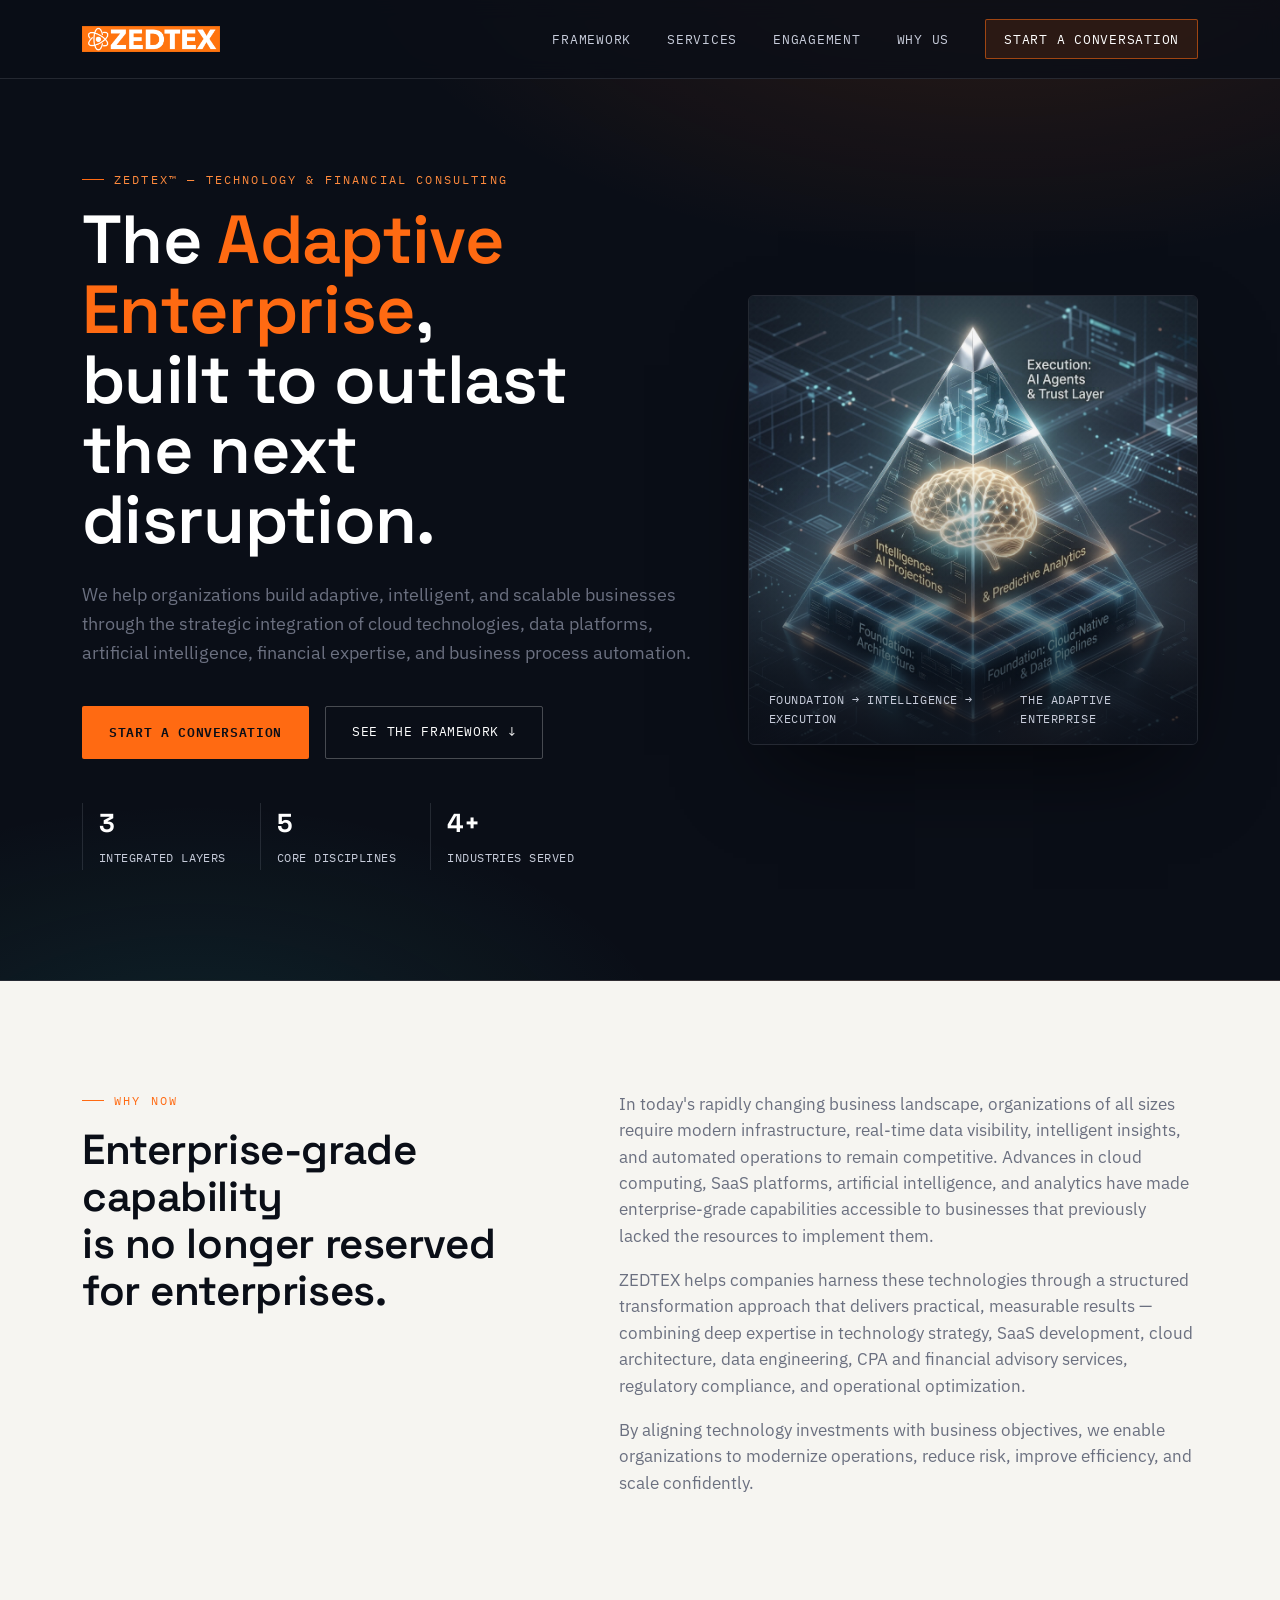
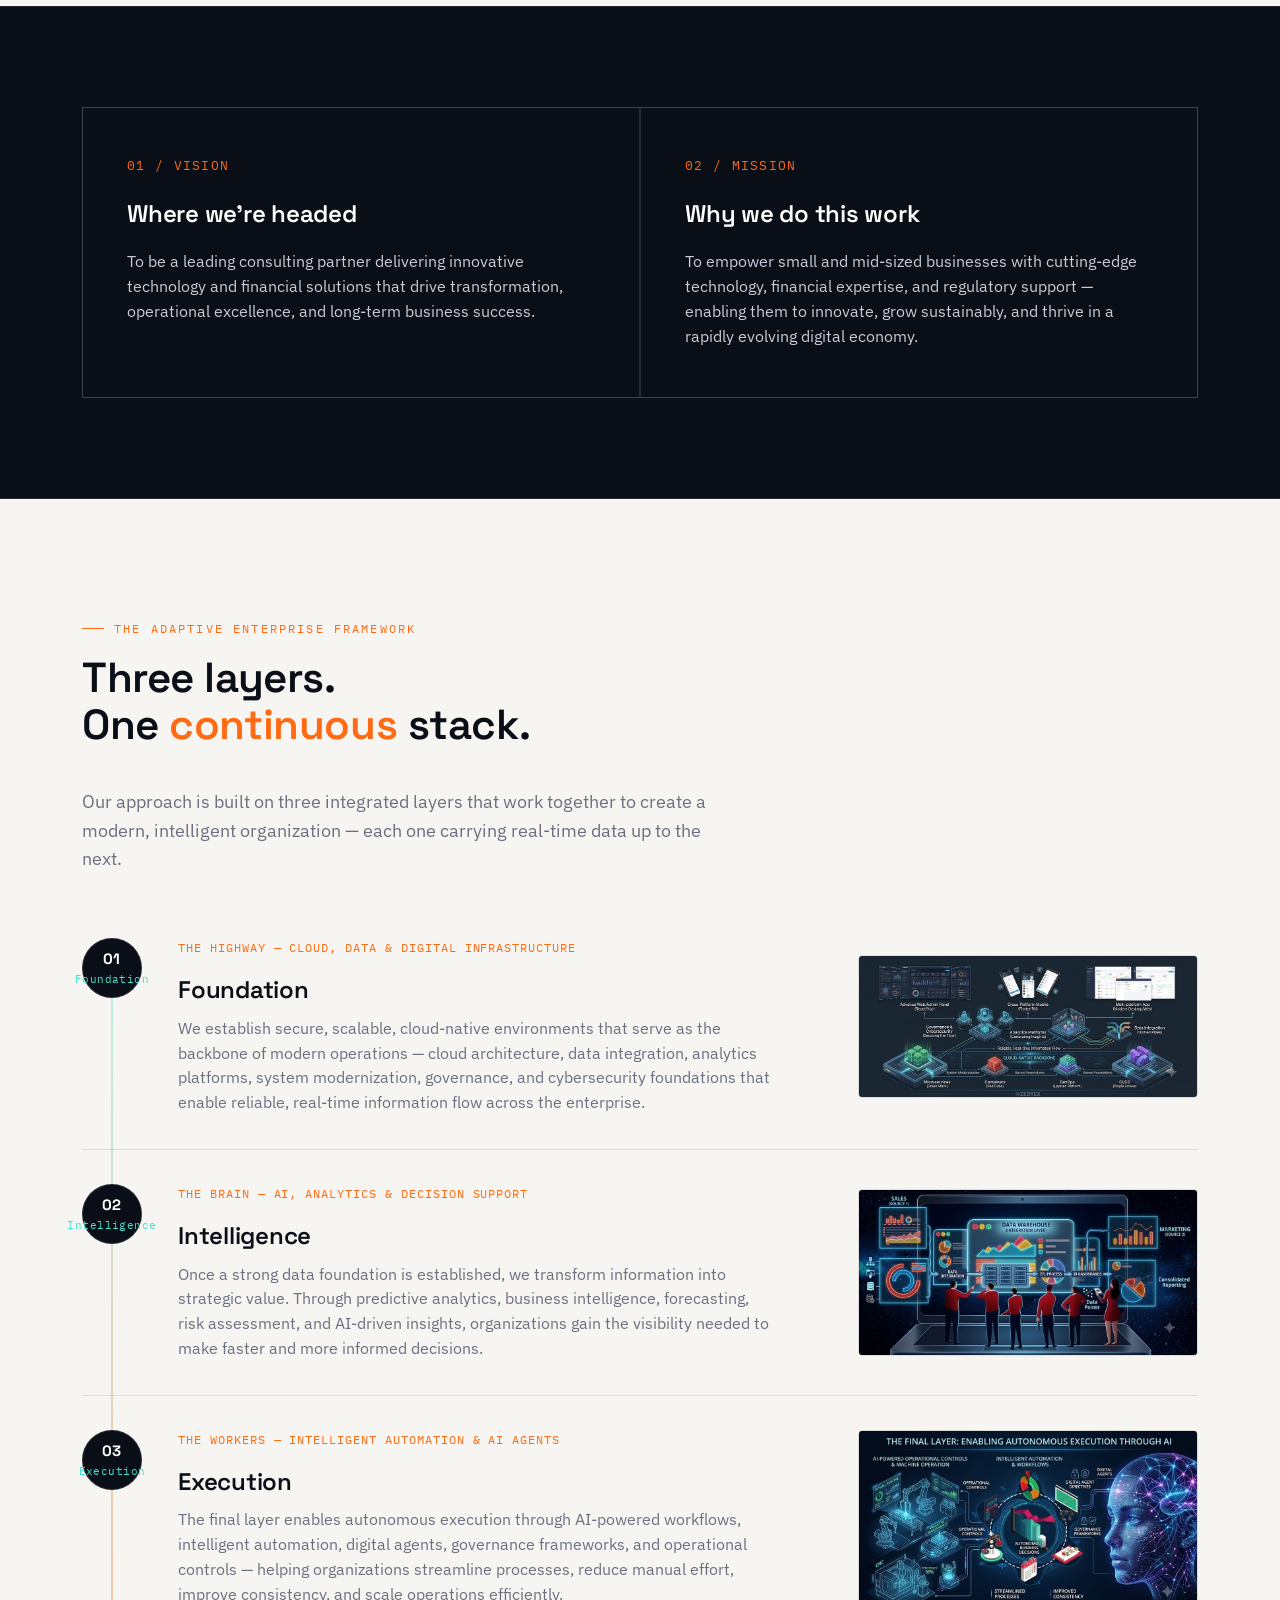
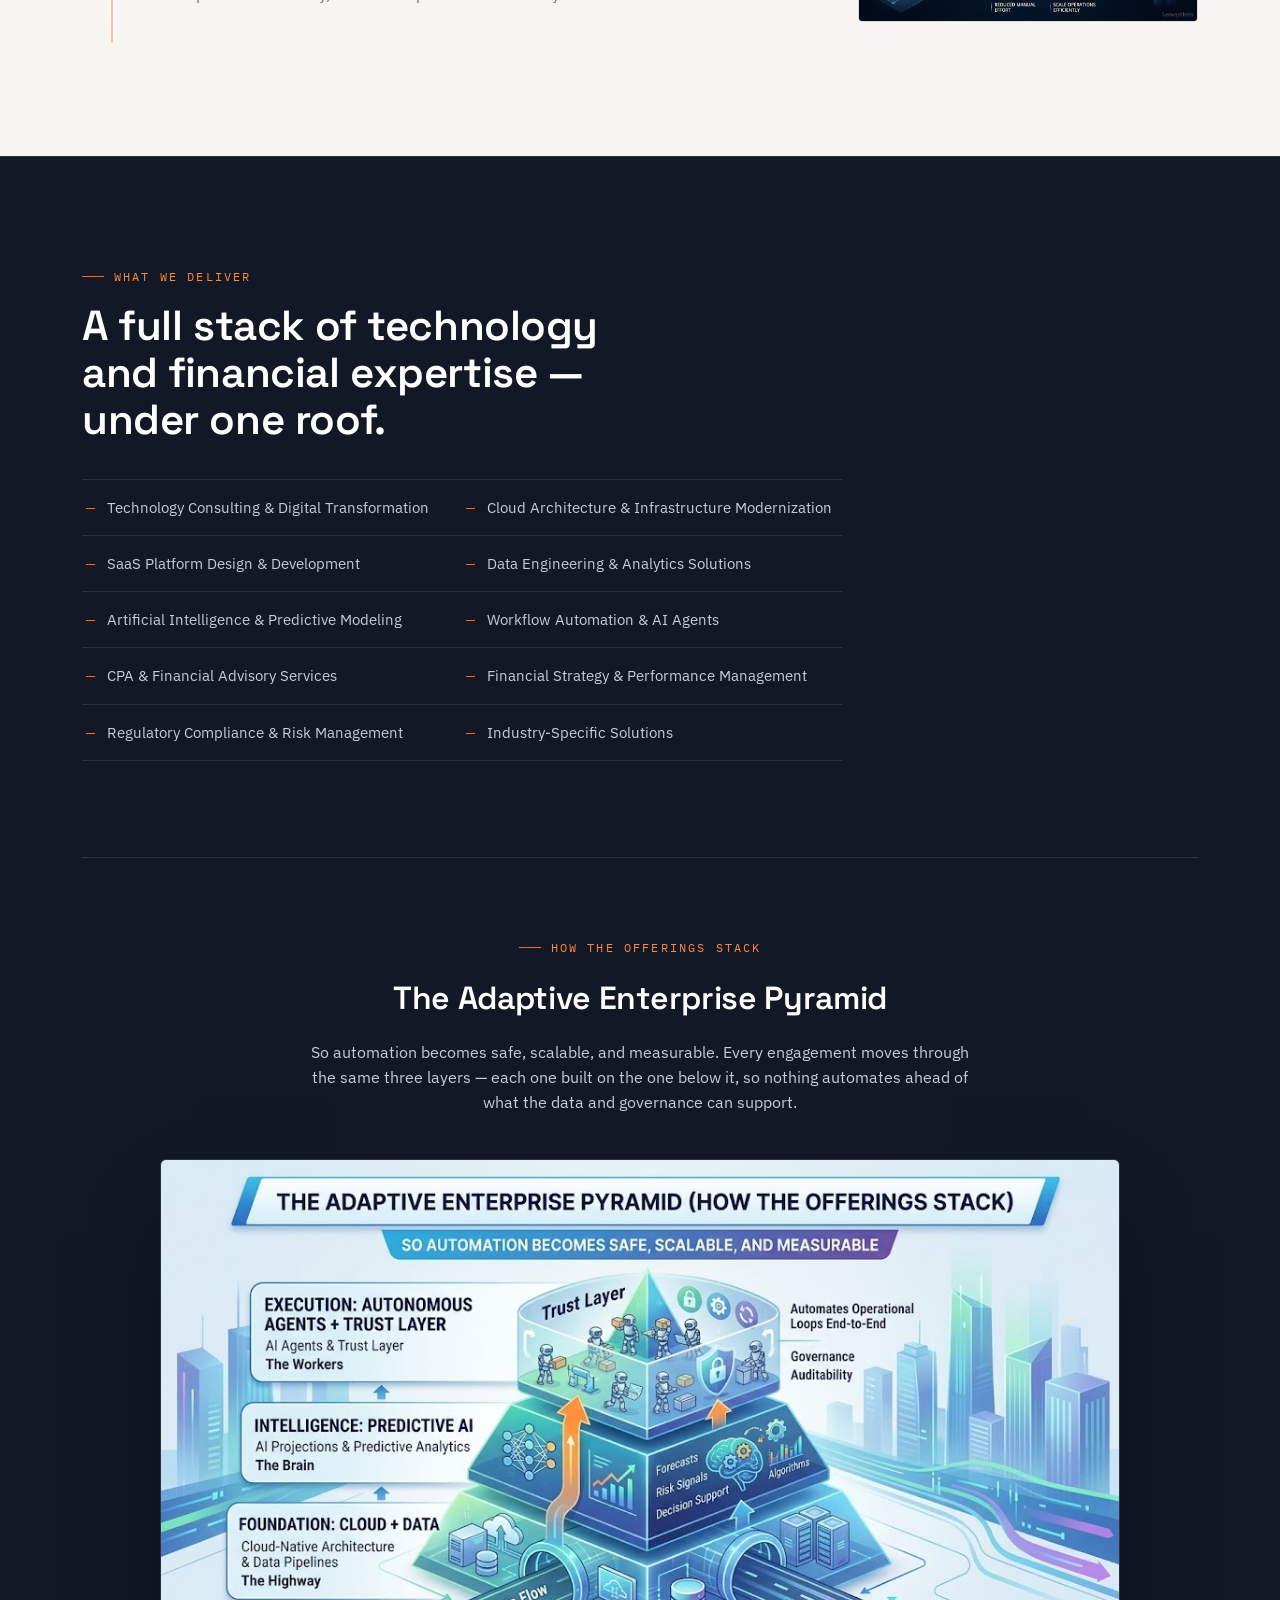
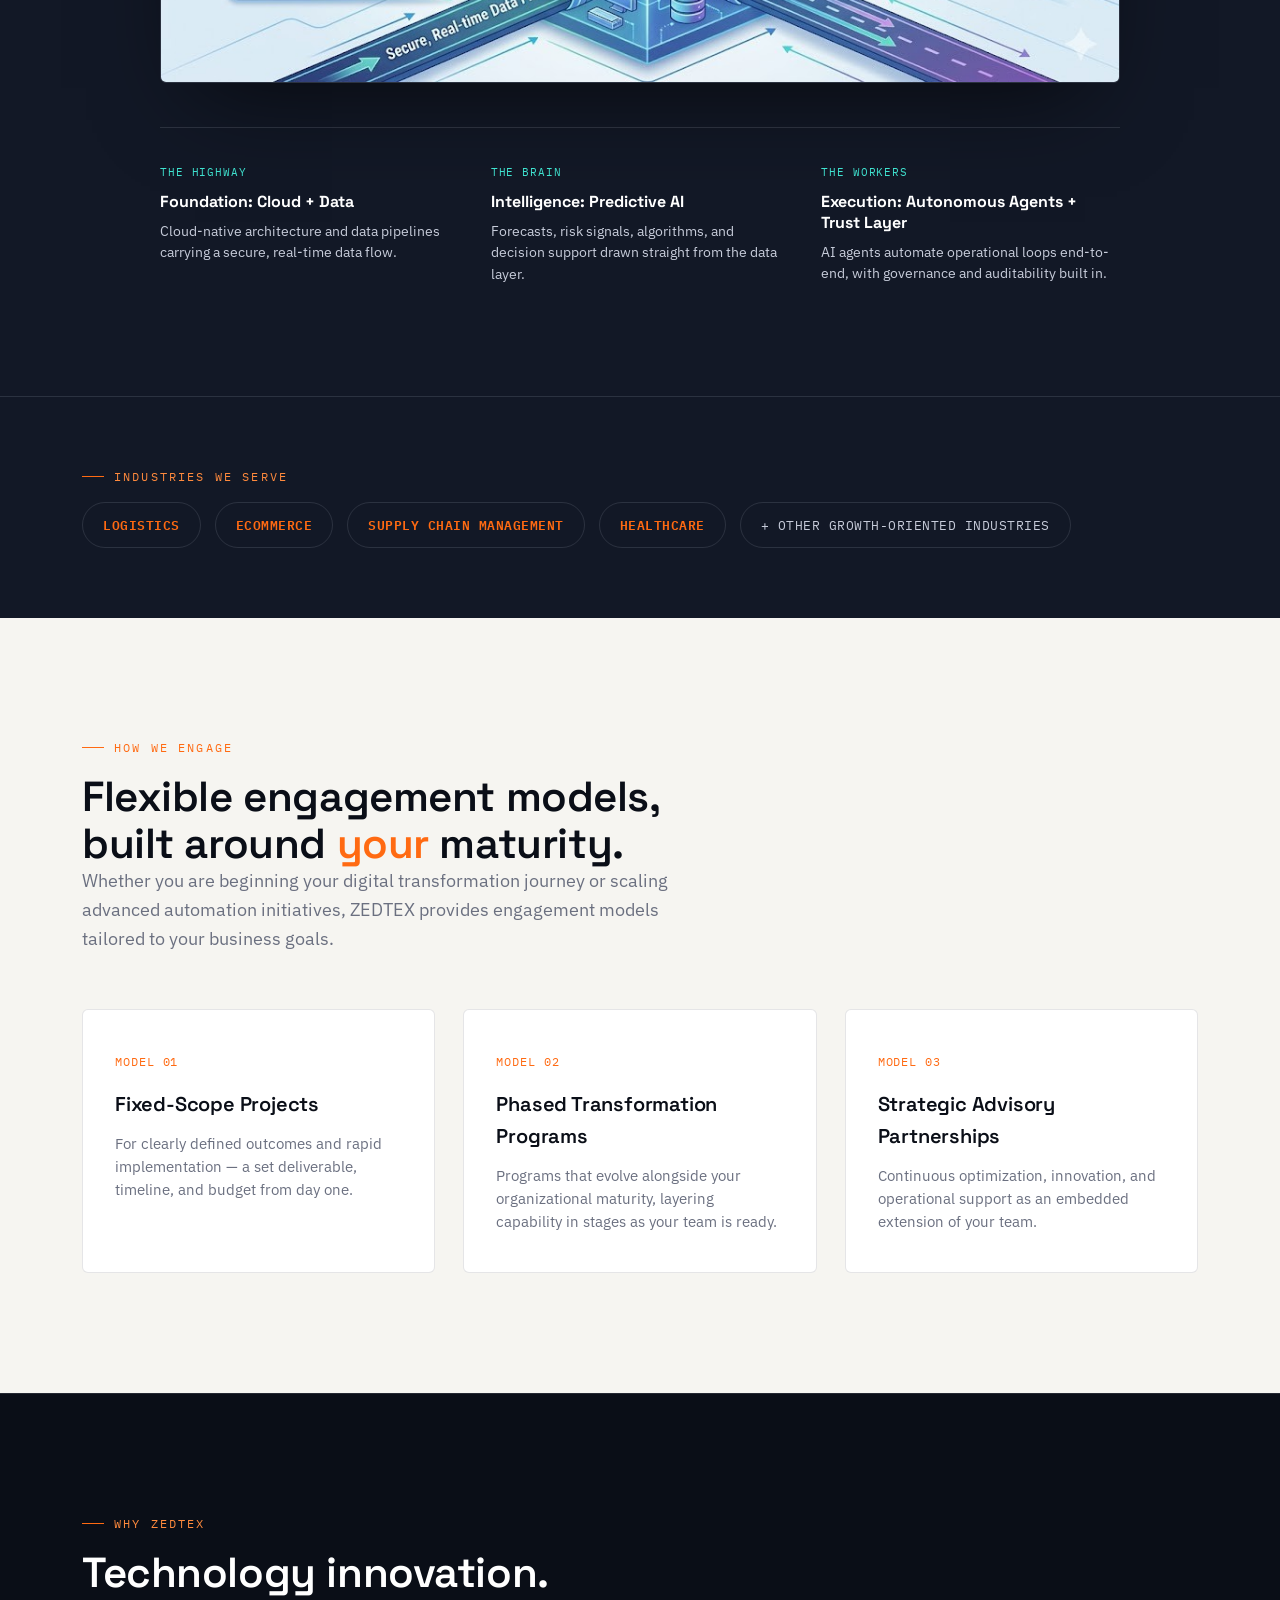
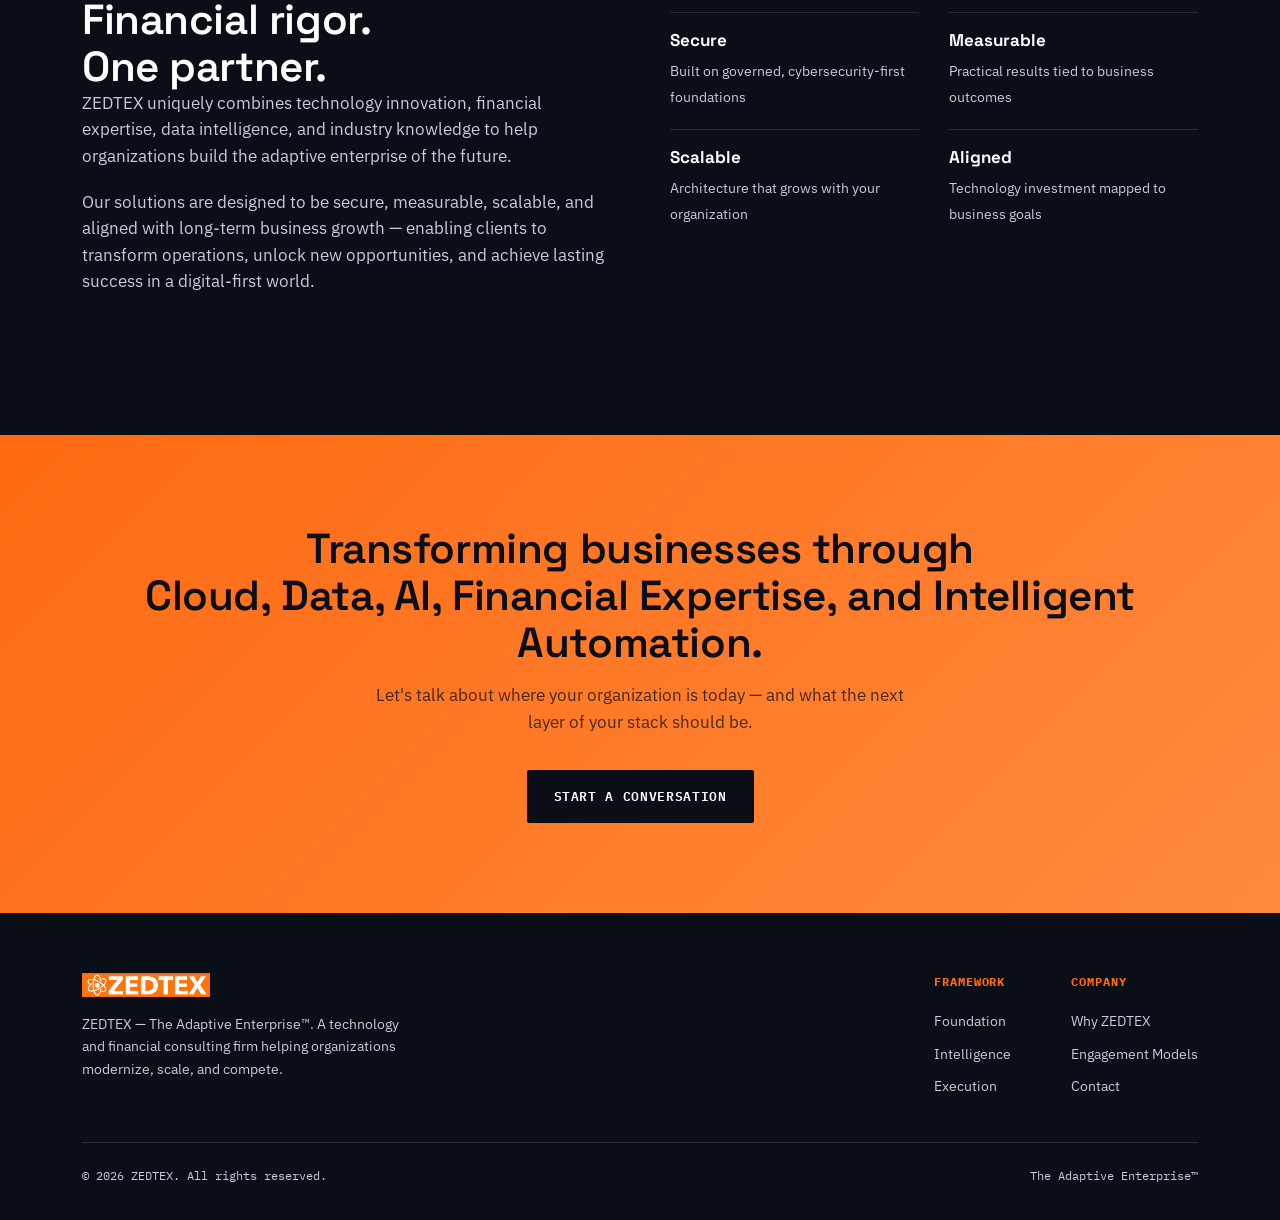
==== index.html @ c1b7d835 "Initial Baseline" ====
<!DOCTYPE html>
<html lang="en">
<head>
<meta charset="UTF-8">
<meta name="viewport" content="width=device-width, initial-scale=1.0">
<title>ZEDTEX — The Adaptive Enterprise</title>
<meta name="description" content="ZEDTEX helps organizations build adaptive, intelligent, scalable businesses through cloud, data, AI, financial expertise, and intelligent automation.">
<link rel="preconnect" href="https://fonts.googleapis.com">
<link rel="preconnect" href="https://fonts.gstatic.com" crossorigin>
<link href="https://fonts.googleapis.com/css2?family=Space+Grotesk:wght@500;600;700&family=IBM+Plex+Sans:wght@400;500;600&family=IBM+Plex+Mono:wght@400;500&display=swap" rel="stylesheet">
<link rel="stylesheet" href="assets/style.css">
</head>
<body>

<!-- ============ NAV ============ -->
<nav class="nav">
  <div class="wrap">
    <a href="#top" class="nav-logo"><img src="assets/logo.png" alt="ZEDTEX"></a>
    <button class="nav-toggle" id="navToggle" aria-label="Toggle menu"><span></span><span></span><span></span></button>
    <div class="nav-links" id="navLinks">
      <a href="#framework">Framework</a>
      <a href="#deliver">Services</a>
      <a href="#engage">Engagement</a>
      <a href="#why">Why Us</a>
      <a href="#contact" class="nav-cta">Start a Conversation</a>
    </div>
  </div>
</nav>

<!-- ============ HERO ============ -->
<header class="hero" id="top">
  <div class="wrap">
    <div class="hero-copy">
      <div class="eyebrow on-dark">ZEDTEX™ — Technology &amp; Financial Consulting</div>
      <h1>The <span>Adaptive Enterprise</span>,<br>built to outlast the next disruption.</h1>
      <p class="lede">We help organizations build adaptive, intelligent, and scalable businesses through the strategic integration of cloud technologies, data platforms, artificial intelligence, financial expertise, and business process automation.</p>
      <div class="hero-ctas">
        <a href="#contact" class="btn btn-primary">Start a Conversation</a>
        <a href="#framework" class="btn btn-ghost">See the Framework ↓</a>
      </div>
      <div class="hero-stats">
        <div><b>3</b><span>Integrated Layers</span></div>
        <div><b>5</b><span>Core Disciplines</span></div>
        <div><b>4+</b><span>Industries Served</span></div>
      </div>
    </div>
    <div class="hero-visual">
      <div class="frame">
        <img src="assets/pyramid-glass.jpg" alt="The Adaptive Enterprise pyramid — Foundation, Intelligence, and Execution layers">
        <div class="hero-visual-cap"><span>Foundation → Intelligence → Execution</span><span>The Adaptive Enterprise</span></div>
      </div>
    </div>
  </div>
</header>

<!-- ============ INTRO ============ -->
<section class="intro">
  <div class="wrap intro-grid">
    <div class="reveal">
      <div class="eyebrow">Why Now</div>
      <h2>Enterprise-grade capability<br>is no longer reserved<br>for enterprises.</h2>
    </div>
    <div class="intro-body reveal">
      <p>In today's rapidly changing business landscape, organizations of all sizes require modern infrastructure, real-time data visibility, intelligent insights, and automated operations to remain competitive. Advances in cloud computing, SaaS platforms, artificial intelligence, and analytics have made enterprise-grade capabilities accessible to businesses that previously lacked the resources to implement them.</p>
      <p>ZEDTEX helps companies harness these technologies through a structured transformation approach that delivers practical, measurable results — combining deep expertise in technology strategy, SaaS development, cloud architecture, data engineering, CPA and financial advisory services, regulatory compliance, and operational optimization.</p>
      <p>By aligning technology investments with business objectives, we enable organizations to modernize operations, reduce risk, improve efficiency, and scale confidently.</p>
    </div>
  </div>
</section>

<!-- ============ VISION / MISSION ============ -->
<section class="vm">
  <div class="wrap">
    <div class="vm-grid reveal">
      <div class="vm-card">
        <span class="num">01 / VISION</span>
        <h3>Where we're headed</h3>
        <p>To be a leading consulting partner delivering innovative technology and financial solutions that drive transformation, operational excellence, and long-term business success.</p>
      </div>
      <div class="vm-card">
        <span class="num">02 / MISSION</span>
        <h3>Why we do this work</h3>
        <p>To empower small and mid-sized businesses with cutting-edge technology, financial expertise, and regulatory support — enabling them to innovate, grow sustainably, and thrive in a rapidly evolving digital economy.</p>
      </div>
    </div>
  </div>
</section>

<!-- ============ FRAMEWORK ============ -->
<section class="framework" id="framework">
  <div class="wrap">
    <div class="framework-head reveal">
      <div>
        <div class="eyebrow">The Adaptive Enterprise Framework</div>
        <h2>Three layers.<br>One <span class="accent">continuous</span> stack.</h2>
      </div>
      <p class="lede">Our approach is built on three integrated layers that work together to create a modern, intelligent organization — each one carrying real-time data up to the next.</p>
    </div>

    <div class="stack reveal">
      <div class="layer">
        <div class="layer-marker"><b>01</b>Foundation</div>
        <div class="layer-body">
          <span class="layer-alias">The Highway — Cloud, Data &amp; Digital Infrastructure</span>
          <h3>Foundation</h3>
          <p>We establish secure, scalable, cloud-native environments that serve as the backbone of modern operations — cloud architecture, data integration, analytics platforms, system modernization, governance, and cybersecurity foundations that enable reliable, real-time information flow across the enterprise.</p>
        </div>
        <div class="layer-figure"><img src="assets/foundationrect.jpg" alt="Foundation layer — cloud-native architecture and data pipelines"></div>
      </div>

      <div class="layer">
        <div class="layer-marker"><b>02</b>Intelligence</div>
        <div class="layer-body">
          <span class="layer-alias">The Brain — AI, Analytics &amp; Decision Support</span>
          <h3>Intelligence</h3>
          <p>Once a strong data foundation is established, we transform information into strategic value. Through predictive analytics, business intelligence, forecasting, risk assessment, and AI-driven insights, organizations gain the visibility needed to make faster and more informed decisions.</p>
        </div>
        <div class="layer-figure"><img src="assets/intelligencedark.jpg" alt="Intelligence layer — predictive AI and decision support"></div>
      </div>

      <div class="layer">
        <div class="layer-marker"><b>03</b>Execution</div>
        <div class="layer-body">
          <span class="layer-alias">The Workers — Intelligent Automation &amp; AI Agents</span>
          <h3>Execution</h3>
          <p>The final layer enables autonomous execution through AI-powered workflows, intelligent automation, digital agents, governance frameworks, and operational controls — helping organizations streamline processes, reduce manual effort, improve consistency, and scale operations efficiently.</p>
        </div>
        <div class="layer-figure"><img src="assets/execution.jpg" alt="Execution layer — autonomous agents and trust layer"></div>
      </div>
    </div>
  </div>
</section>

<!-- ============ DELIVERABLES ============ -->
<section class="deliver" id="deliver">
  <div class="wrap">
    <div class="deliver-grid">
      <div class="reveal">
        <div class="eyebrow on-dark">What We Deliver</div>
        <h2>A full stack of technology<br>and financial expertise —<br>under one roof.</h2>
        <ul class="deliver-list">
          <li>Technology Consulting &amp; Digital Transformation</li>
          <li>Cloud Architecture &amp; Infrastructure Modernization</li>
          <li>SaaS Platform Design &amp; Development</li>
          <li>Data Engineering &amp; Analytics Solutions</li>
          <li>Artificial Intelligence &amp; Predictive Modeling</li>
          <li>Workflow Automation &amp; AI Agents</li>
          <li>CPA &amp; Financial Advisory Services</li>
          <li>Financial Strategy &amp; Performance Management</li>
          <li>Regulatory Compliance &amp; Risk Management</li>
          <li>Industry-Specific Solutions</li>
        </ul>
      </div>
    </div>

    <figure class="figure reveal">
      <figcaption class="figure-caption">
        <span class="eyebrow on-dark">How The Offerings Stack</span>
        <h3>The Adaptive Enterprise Pyramid</h3>
        <p>So automation becomes safe, scalable, and measurable. Every engagement moves through the same three layers — each one built on the one below it, so nothing automates ahead of what the data and governance can support.</p>
      </figcaption>

      <div class="figure-media">
        <img src="assets/pyramid-infographic.jpg" alt="The Adaptive Enterprise Pyramid — Foundation, Intelligence, and Execution layers stacked with a Trust Layer at the top">
      </div>

      <div class="figure-legend">
        <div>
          <span class="tag">The Highway</span>
          <b>Foundation: Cloud + Data</b>
          <p>Cloud-native architecture and data pipelines carrying a secure, real-time data flow.</p>
        </div>
        <div>
          <span class="tag">The Brain</span>
          <b>Intelligence: Predictive AI</b>
          <p>Forecasts, risk signals, algorithms, and decision support drawn straight from the data layer.</p>
        </div>
        <div>
          <span class="tag">The Workers</span>
          <b>Execution: Autonomous Agents + Trust Layer</b>
          <p>AI agents automate operational loops end-to-end, with governance and auditability built in.</p>
        </div>
      </div>
    </figure>
  </div>
</section>

<!-- ============ INDUSTRIES ============ -->
<section class="industries">
  <div class="wrap reveal">
    <div class="eyebrow on-dark">Industries We Serve</div>
    <div class="chip-row">
      <span class="chip"><b>Logistics</b></span>
      <span class="chip"><b>eCommerce</b></span>
      <span class="chip"><b>Supply Chain Management</b></span>
      <span class="chip"><b>Healthcare</b></span>
      <span class="chip">+ other growth-oriented industries</span>
    </div>
  </div>
</section>

<!-- ============ ENGAGEMENT ============ -->
<section class="engage" id="engage">
  <div class="wrap">
    <div class="reveal">
      <div class="eyebrow">How We Engage</div>
      <h2>Flexible engagement models,<br>built around <span class="accent">your</span> maturity.</h2>
      <p class="lede">Whether you are beginning your digital transformation journey or scaling advanced automation initiatives, ZEDTEX provides engagement models tailored to your business goals.</p>
    </div>
    <div class="engage-grid reveal">
      <div class="engage-card">
        <span class="tag">Model 01</span>
        <h3>Fixed-Scope Projects</h3>
        <p>For clearly defined outcomes and rapid implementation — a set deliverable, timeline, and budget from day one.</p>
      </div>
      <div class="engage-card">
        <span class="tag">Model 02</span>
        <h3>Phased Transformation Programs</h3>
        <p>Programs that evolve alongside your organizational maturity, layering capability in stages as your team is ready.</p>
      </div>
      <div class="engage-card">
        <span class="tag">Model 03</span>
        <h3>Strategic Advisory Partnerships</h3>
        <p>Continuous optimization, innovation, and operational support as an embedded extension of your team.</p>
      </div>
    </div>
  </div>
</section>

<!-- ============ WHY ZEDTEX ============ -->
<section class="why" id="why">
  <div class="wrap why-grid">
    <div class="why-copy reveal">
      <div class="eyebrow on-dark">Why ZEDTEX</div>
      <h2>Technology innovation.<br>Financial rigor.<br>One partner.</h2>
      <p>ZEDTEX uniquely combines technology innovation, financial expertise, data intelligence, and industry knowledge to help organizations build the adaptive enterprise of the future.</p>
      <p>Our solutions are designed to be secure, measurable, scalable, and aligned with long-term business growth — enabling clients to transform operations, unlock new opportunities, and achieve lasting success in a digital-first world.</p>
    </div>
    <div class="why-traits reveal">
      <div><b>Secure</b><span>Built on governed, cybersecurity-first foundations</span></div>
      <div><b>Measurable</b><span>Practical results tied to business outcomes</span></div>
      <div><b>Scalable</b><span>Architecture that grows with your organization</span></div>
      <div><b>Aligned</b><span>Technology investment mapped to business goals</span></div>
    </div>
  </div>
</section>

<!-- ============ CTA ============ -->
<section class="cta" id="contact">
  <div class="wrap reveal">
    <h2>Transforming businesses through<br>Cloud, Data, AI, Financial Expertise, and Intelligent Automation.</h2>
    <p>Let's talk about where your organization is today — and what the next layer of your stack should be.</p>
    <a href="mailto:hello@zedtex.com" class="btn btn-primary">Start a Conversation</a>
  </div>
</section>

<!-- ============ FOOTER ============ -->
<footer>
  <div class="wrap">
    <div class="foot-top">
      <div>
        <img src="assets/logo.png" alt="ZEDTEX">
        <p>ZEDTEX — The Adaptive Enterprise™. A technology and financial consulting firm helping organizations modernize, scale, and compete.</p>
      </div>
      <div class="foot-links">
        <div class="foot-col">
          <b>Framework</b>
          <a href="#framework">Foundation</a>
          <a href="#framework">Intelligence</a>
          <a href="#framework">Execution</a>
        </div>
        <div class="foot-col">
          <b>Company</b>
          <a href="#why">Why ZEDTEX</a>
          <a href="#engage">Engagement Models</a>
          <a href="#contact">Contact</a>
        </div>
      </div>
    </div>
    <div class="foot-bottom">
      <span>© 2026 ZEDTEX. All rights reserved.</span>
      <span>The Adaptive Enterprise™</span>
    </div>
  </div>
</footer>

<script src="assets/script.js"></script>
</body>
</html>
---- assets/style.css ----
/* ================================
   ZEDTEX — The Adaptive Enterprise
   Design tokens
================================= */
:root{
  --ink:        #0A0E17;   /* primary dark bg */
  --ink-2:      #121826;   /* raised dark surface */
  --ink-3:      #1B2333;   /* border/divider on dark */
  --paper:      #F6F5F1;   /* light bg */
  --paper-2:    #ECEAE3;   /* raised light surface */
  --slate:      #2A2E3A;   /* body text on light */
  --slate-soft: #6B7080;   /* muted text on light */
  --mist:       #C7CCDA;   /* muted text on dark */
  --orange:     #FF6A12;   /* brand */
  --orange-2:   #FF8A3D;   /* brand hover/lighter */
  --cyan:       #3FE3D0;   /* data/tech accent */
  --line-light: rgba(42,46,58,0.12);
  --line-dark:  rgba(199,204,218,0.14);

  --f-display: 'Space Grotesk', 'Arial Narrow', sans-serif;
  --f-body:    'IBM Plex Sans', -apple-system, sans-serif;
  --f-mono:    'IBM Plex Mono', ui-monospace, monospace;

  --container: 1180px;
}

*{box-sizing:border-box; margin:0; padding:0;}
html{scroll-behavior:smooth;}
body{
  font-family:var(--f-body);
  background:var(--paper);
  color:var(--slate);
  line-height:1.6;
  -webkit-font-smoothing:antialiased;
  overflow-x:hidden;
}
img{max-width:100%; display:block;}
a{color:inherit; text-decoration:none;}
ul{list-style:none;}
section{position:relative;}
.wrap{
  max-width:var(--container);
  margin:0 auto;
  padding:0 32px;
}
@media (max-width:640px){ .wrap{padding:0 20px;} }

.eyebrow{
  font-family:var(--f-mono);
  font-size:12px;
  letter-spacing:0.18em;
  text-transform:uppercase;
  color:var(--orange);
  display:flex;
  align-items:center;
  gap:10px;
  margin-bottom:16px;
}
.eyebrow::before{
  content:'';
  width:22px; height:1px;
  background:var(--orange);
  display:inline-block;
}
.eyebrow.on-dark{ color:var(--orange-2); }

h1,h2,h3,h4{
  font-family:var(--f-display);
  font-weight:600;
  letter-spacing:-0.01em;
  color:var(--ink);
}
.on-dark h1, .on-dark h2, .on-dark h3, .on-dark p{ color:#fff; }

h2{ font-size:clamp(28px,3.4vw,42px); line-height:1.12; }
h2 .accent{ color:var(--orange); }
p.lede{ font-size:18px; color:var(--slate-soft); max-width:640px; }
.on-dark p.lede{ color:var(--mist); }

/* ---------- Nav ---------- */
.nav{
  position:fixed; top:0; left:0; right:0; z-index:100;
  background:rgba(10,14,23,0.82);
  backdrop-filter:blur(10px);
  border-bottom:1px solid var(--line-dark);
}
.nav .wrap{
  display:flex; align-items:center; justify-content:space-between;
  height:78px;
}
.nav-logo img{ height:26px; width:auto; }
.nav-links{ display:flex; gap:36px; align-items:center; }
.nav-links a{
  font-family:var(--f-mono);
  font-size:12.5px;
  letter-spacing:0.06em;
  text-transform:uppercase;
  color:var(--mist);
  transition:color .2s ease;
}
.nav-links a:hover{ color:#fff; }
.nav-cta{
  border:1px solid rgba(255,106,18,0.55);
  padding:9px 18px;
  border-radius:2px;
  color:#fff !important;
  background:rgba(255,106,18,0.12);
}
.nav-cta:hover{ background:var(--orange); border-color:var(--orange); }
.nav-toggle{ display:none; }

@media (max-width:860px){
  .nav-links{
    position:fixed; top:78px; left:0; right:0;
    background:var(--ink); flex-direction:column; align-items:flex-start;
    gap:0; padding:8px 24px 20px;
    border-bottom:1px solid var(--line-dark);
    transform:translateY(-140%); transition:transform .3s ease;
  }
  .nav-links.open{ transform:translateY(0); }
  .nav-links a{ padding:14px 0; width:100%; border-bottom:1px solid var(--line-dark); }
  .nav-toggle{
    display:flex; flex-direction:column; gap:5px; background:none; border:0; cursor:pointer; padding:8px;
  }
  .nav-toggle span{ width:22px; height:2px; background:#fff; display:block; }
}

/* ---------- Hero ---------- */
.hero{
  background:
    radial-gradient(1100px 600px at 78% -10%, rgba(255,106,18,0.16), transparent 60%),
    radial-gradient(900px 500px at 15% 110%, rgba(63,227,208,0.10), transparent 55%),
    var(--ink);
  padding:170px 0 110px;
  overflow:hidden;
  border-bottom:1px solid var(--line-dark);
}
.hero .wrap{
  display:grid;
  grid-template-columns:1.15fr 0.85fr;
  gap:56px;
  align-items:center;
}
.hero-copy h1{
  font-size:clamp(40px,5.4vw,68px);
  line-height:1.03;
  color:#fff;
}
.hero-copy h1 span{ color:var(--orange); }
.hero-copy p.lede{ margin:26px 0 38px; }
.hero-tag{
  font-family:var(--f-mono);
  font-size:13px;
  color:var(--cyan);
  margin-top:34px;
  letter-spacing:0.02em;
}
.hero-ctas{ display:flex; gap:16px; flex-wrap:wrap; }
.btn{
  font-family:var(--f-mono);
  font-size:13px;
  letter-spacing:0.05em;
  text-transform:uppercase;
  padding:15px 26px;
  border-radius:2px;
  display:inline-flex;
  align-items:center;
  gap:10px;
  cursor:pointer;
  border:1px solid transparent;
  transition:transform .18s ease, background .18s ease, border-color .18s ease;
}
.btn:hover{ transform:translateY(-2px); }
.btn-primary{ background:var(--orange); color:#0A0E17; font-weight:600; }
.btn-primary:hover{ background:var(--orange-2); }
.btn-ghost{ border-color:rgba(255,255,255,0.25); color:#fff; }
.btn-ghost:hover{ border-color:#fff; }
.btn-ghost.dark{ border-color:var(--line-light); color:var(--ink); }
.btn-ghost.dark:hover{ border-color:var(--ink); }

.hero-visual{ position:relative; }
.hero-visual .frame{
  position:relative;
  border-radius:6px;
  overflow:hidden;
  border:1px solid var(--line-dark);
  box-shadow:0 40px 90px -30px rgba(0,0,0,0.65);
}
.hero-visual img{ width:100%; height:100%; object-fit:cover; opacity:0.96; }
.hero-visual .frame::after{
  content:'';
  position:absolute; inset:0;
  background:linear-gradient(180deg, rgba(10,14,23,0) 40%, rgba(10,14,23,0.85) 100%);
}
.hero-visual-cap{
  position:absolute; left:20px; right:20px; bottom:16px; z-index:2;
  font-family:var(--f-mono); font-size:11.5px; letter-spacing:0.05em;
  color:var(--mist); text-transform:uppercase;
  display:flex; justify-content:space-between;
}
.hero-stats{
  display:flex; gap:34px; margin-top:44px; flex-wrap:wrap;
}
.hero-stats div{ border-left:1px solid var(--line-dark); padding-left:16px; }
.hero-stats b{ display:block; font-family:var(--f-display); font-size:26px; color:#fff; }
.hero-stats span{ font-family:var(--f-mono); font-size:11.5px; color:var(--mist); text-transform:uppercase; letter-spacing:0.04em; }

@media (max-width:900px){
  .hero .wrap{ grid-template-columns:1fr; }
  .hero{ padding:140px 0 70px; }
}

/* ---------- Intro / context ---------- */
.intro{ padding:110px 0; background:var(--paper); }
.intro-grid{
  display:grid;
  grid-template-columns:0.9fr 1.1fr;
  gap:64px;
}
.intro-body p{ color:var(--slate-soft); font-size:16.5px; margin-bottom:18px; }
.intro-body p:last-child{ margin-bottom:0; }
@media (max-width:860px){ .intro-grid{ grid-template-columns:1fr; gap:28px; } }

/* ---------- Vision / Mission ---------- */
.vm{ background:var(--ink); padding:100px 0; border-top:1px solid var(--line-dark); border-bottom:1px solid var(--line-dark); }
.vm-grid{ display:grid; grid-template-columns:1fr 1fr; gap:2px; background:var(--line-dark); border:1px solid var(--line-dark); }
.vm-card{ background:var(--ink); padding:48px 44px; }
.vm-card .num{ font-family:var(--f-mono); color:var(--orange); font-size:13px; letter-spacing:0.1em; margin-bottom:18px; display:block; }
.vm-card h3{ font-size:24px; margin-bottom:16px; color:#fff; }
.vm-card p{ color:var(--mist); font-size:15.5px; }
@media (max-width:760px){ .vm-grid{ grid-template-columns:1fr; } }

/* ---------- Framework (pyramid layers) ---------- */
.framework{ padding:120px 0 100px; background:var(--paper); }
.framework-head{ display:flex; justify-content:space-between; align-items:flex-end; gap:40px; margin-bottom:64px; flex-wrap:wrap; }

.stack{ position:relative; }
.stack::before{ /* the "highway" connecting line */
  content:'';
  position:absolute;
  left:29px; top:14px; bottom:14px;
  width:2px;
  background:linear-gradient(180deg, var(--cyan), var(--orange));
  opacity:0.35;
}
.layer{
  position:relative;
  display:grid;
  grid-template-columns:60px 1fr 340px;
  gap:36px;
  align-items:start;
  padding:34px 0;
  border-bottom:1px solid var(--line-light);
}
.layer:first-child{ padding-top:0; }
.layer:last-child{ border-bottom:none; }
.layer-marker{
  width:60px; height:60px;
  border-radius:50%;
  background:var(--ink);
  border:1px solid var(--line-dark);
  display:flex; align-items:center; justify-content:center;
  font-family:var(--f-mono); font-size:11px; color:var(--cyan);
  letter-spacing:0.04em;
  text-align:center;
  flex-direction:column;
  position:relative; z-index:1;
}
.layer-marker b{ color:#fff; font-size:15px; display:block; font-family:var(--f-display); }
.layer-body h3{ font-size:24px; margin-bottom:6px; }
.layer-body .layer-alias{ font-family:var(--f-mono); font-size:12px; color:var(--orange); text-transform:uppercase; letter-spacing:0.08em; margin-bottom:14px; display:block; }
.layer-body p{ color:var(--slate-soft); font-size:15.5px; max-width:600px; }
.layer-figure{ align-self:center; border-radius:4px; overflow:hidden; border:1px solid var(--line-light); }
.layer-figure img{ width:100%; }
@media (max-width:900px){
  .layer{ grid-template-columns:44px 1fr; }
  .layer-figure{ grid-column:1/-1; margin-top:14px; max-width:340px; }
  .stack::before{ left:21px; }
  .layer-marker{ width:44px; height:44px; font-size:9px; }
  .layer-marker b{ font-size:12px; }
}

/* ---------- Deliverables ---------- */
.deliver{ background:var(--ink-2); padding:110px 0; border-top:1px solid var(--line-dark); }
.deliver h2{ color:#fff; }
.deliver-grid{ max-width:760px; }
.deliver-list{ display:grid; grid-template-columns:1fr 1fr; gap:0; border-top:1px solid var(--line-dark); margin-top:36px; }
.deliver-list li{
  padding:16px 4px;
  border-bottom:1px solid var(--line-dark);
  font-size:14.5px;
  color:var(--mist);
  display:flex; gap:12px; align-items:baseline;
}
.deliver-list li::before{
  content:'—';
  color:var(--orange);
  font-family:var(--f-mono);
}
@media (max-width:640px){
  .deliver-list{ grid-template-columns:1fr; }
}

/* ---------- Figure (annotated image block) ---------- */
.figure{ margin-top:96px; padding-top:80px; border-top:1px solid var(--line-dark); }
.figure-caption{ max-width:680px; margin:0 auto 44px; text-align:center; }
.figure-caption h3{ font-size:clamp(24px,2.6vw,32px); margin:14px 0 16px; color:#fff; }
.figure-caption p{ color:var(--mist); font-size:15.5px; }
.figure-caption .eyebrow{ justify-content:center; }
.figure-media{
  border-radius:6px; overflow:hidden; border:1px solid var(--line-dark);
  box-shadow:0 40px 90px -35px rgba(0,0,0,0.65);
  max-width:960px; margin:0 auto;
}
.figure-legend{
  display:grid; grid-template-columns:repeat(3,1fr); gap:32px;
  max-width:960px; margin:44px auto 0;
  padding-top:36px; border-top:1px solid var(--line-dark);
}
.figure-legend .tag{
  font-family:var(--f-mono); font-size:11px; letter-spacing:0.08em; text-transform:uppercase;
  color:var(--cyan); display:block; margin-bottom:10px;
}
.figure-legend b{ display:block; color:#fff; font-family:var(--f-display); font-size:16px; margin-bottom:8px; line-height:1.3; }
.figure-legend p{ color:var(--mist); font-size:13.5px; }
@media (max-width:820px){
  .figure-legend{ grid-template-columns:1fr; gap:26px; }
}

/* ---------- Industries ---------- */
.industries{ padding:70px 0; background:var(--ink-2); border-top:1px solid var(--line-dark); }
.chip-row{ display:flex; flex-wrap:wrap; gap:14px; }
.chip{
  font-family:var(--f-mono); font-size:12.5px; letter-spacing:0.04em; text-transform:uppercase;
  color:var(--mist); border:1px solid var(--line-dark); padding:12px 20px; border-radius:30px;
}
.chip b{ color:var(--orange); font-weight:600; }

/* ---------- Engagement ---------- */
.engage{ padding:120px 0; background:var(--paper); }
.engage-grid{ display:grid; grid-template-columns:repeat(3,1fr); gap:28px; margin-top:56px; }
.engage-card{
  background:#fff; border:1px solid var(--line-light); border-radius:6px;
  padding:38px 32px; position:relative;
  transition:transform .2s ease, box-shadow .2s ease;
}
.engage-card:hover{ transform:translateY(-6px); box-shadow:0 30px 60px -30px rgba(10,14,23,0.25); }
.engage-card .tag{ font-family:var(--f-mono); font-size:11.5px; color:var(--orange); text-transform:uppercase; letter-spacing:0.08em; }
.engage-card h3{ font-size:20px; margin:14px 0 12px; }
.engage-card p{ color:var(--slate-soft); font-size:14.5px; }
@media (max-width:900px){ .engage-grid{ grid-template-columns:1fr; } }

/* ---------- Why ZEDTEX ---------- */
.why{ background:var(--ink); padding:120px 0; border-top:1px solid var(--line-dark); }
.why-copy h2{ color:#fff; }
.why-grid{ display:grid; grid-template-columns:1fr 1fr; gap:60px; align-items:center; }
.why-copy p{ color:var(--mist); font-size:16.5px; margin-bottom:20px; }
.why-traits{ display:grid; grid-template-columns:1fr 1fr; gap:20px 30px; margin-top:10px; }
.why-traits div{ border-top:1px solid var(--line-dark); padding-top:14px; }
.why-traits b{ display:block; color:#fff; font-family:var(--f-display); font-size:17px; margin-bottom:4px; }
.why-traits span{ color:var(--mist); font-size:13.5px; }
@media (max-width:900px){ .why-grid{ grid-template-columns:1fr; } }

/* ---------- CTA ---------- */
.cta{
  background:linear-gradient(135deg, #FF6A12, #FF8A3D);
  padding:90px 0;
  text-align:center;
}
.cta h2{ color:#0A0E17; }
.cta p{ color:rgba(10,14,23,0.75); font-size:17px; margin:16px auto 34px; max-width:560px; }
.cta .btn-primary{ background:#0A0E17; color:#fff; }
.cta .btn-primary:hover{ background:#1B2333; }

/* ---------- Footer ---------- */
footer{ background:var(--ink); padding:60px 0 34px; }
.foot-top{ display:flex; justify-content:space-between; flex-wrap:wrap; gap:40px; padding-bottom:40px; border-bottom:1px solid var(--line-dark); }
.foot-top img{ height:24px; margin-bottom:16px; }
.foot-top p{ color:var(--mist); font-size:14px; max-width:340px; }
.foot-links{ display:flex; gap:60px; flex-wrap:wrap; }
.foot-col b{ font-family:var(--f-mono); font-size:11.5px; color:var(--orange); text-transform:uppercase; letter-spacing:0.08em; display:block; margin-bottom:14px; }
.foot-col a{ display:block; color:var(--mist); font-size:14px; padding:5px 0; }
.foot-col a:hover{ color:#fff; }
.foot-bottom{ display:flex; justify-content:space-between; padding-top:24px; font-family:var(--f-mono); font-size:11.5px; color:var(--mist); flex-wrap:wrap; gap:10px; }

/* reveal on scroll */
.reveal{ opacity:0; transform:translateY(24px); transition:opacity .7s ease, transform .7s ease; }
.reveal.show{ opacity:1; transform:none; }

@media (prefers-reduced-motion:reduce){
  .reveal{ opacity:1; transform:none; transition:none; }
  html{ scroll-behavior:auto; }
}
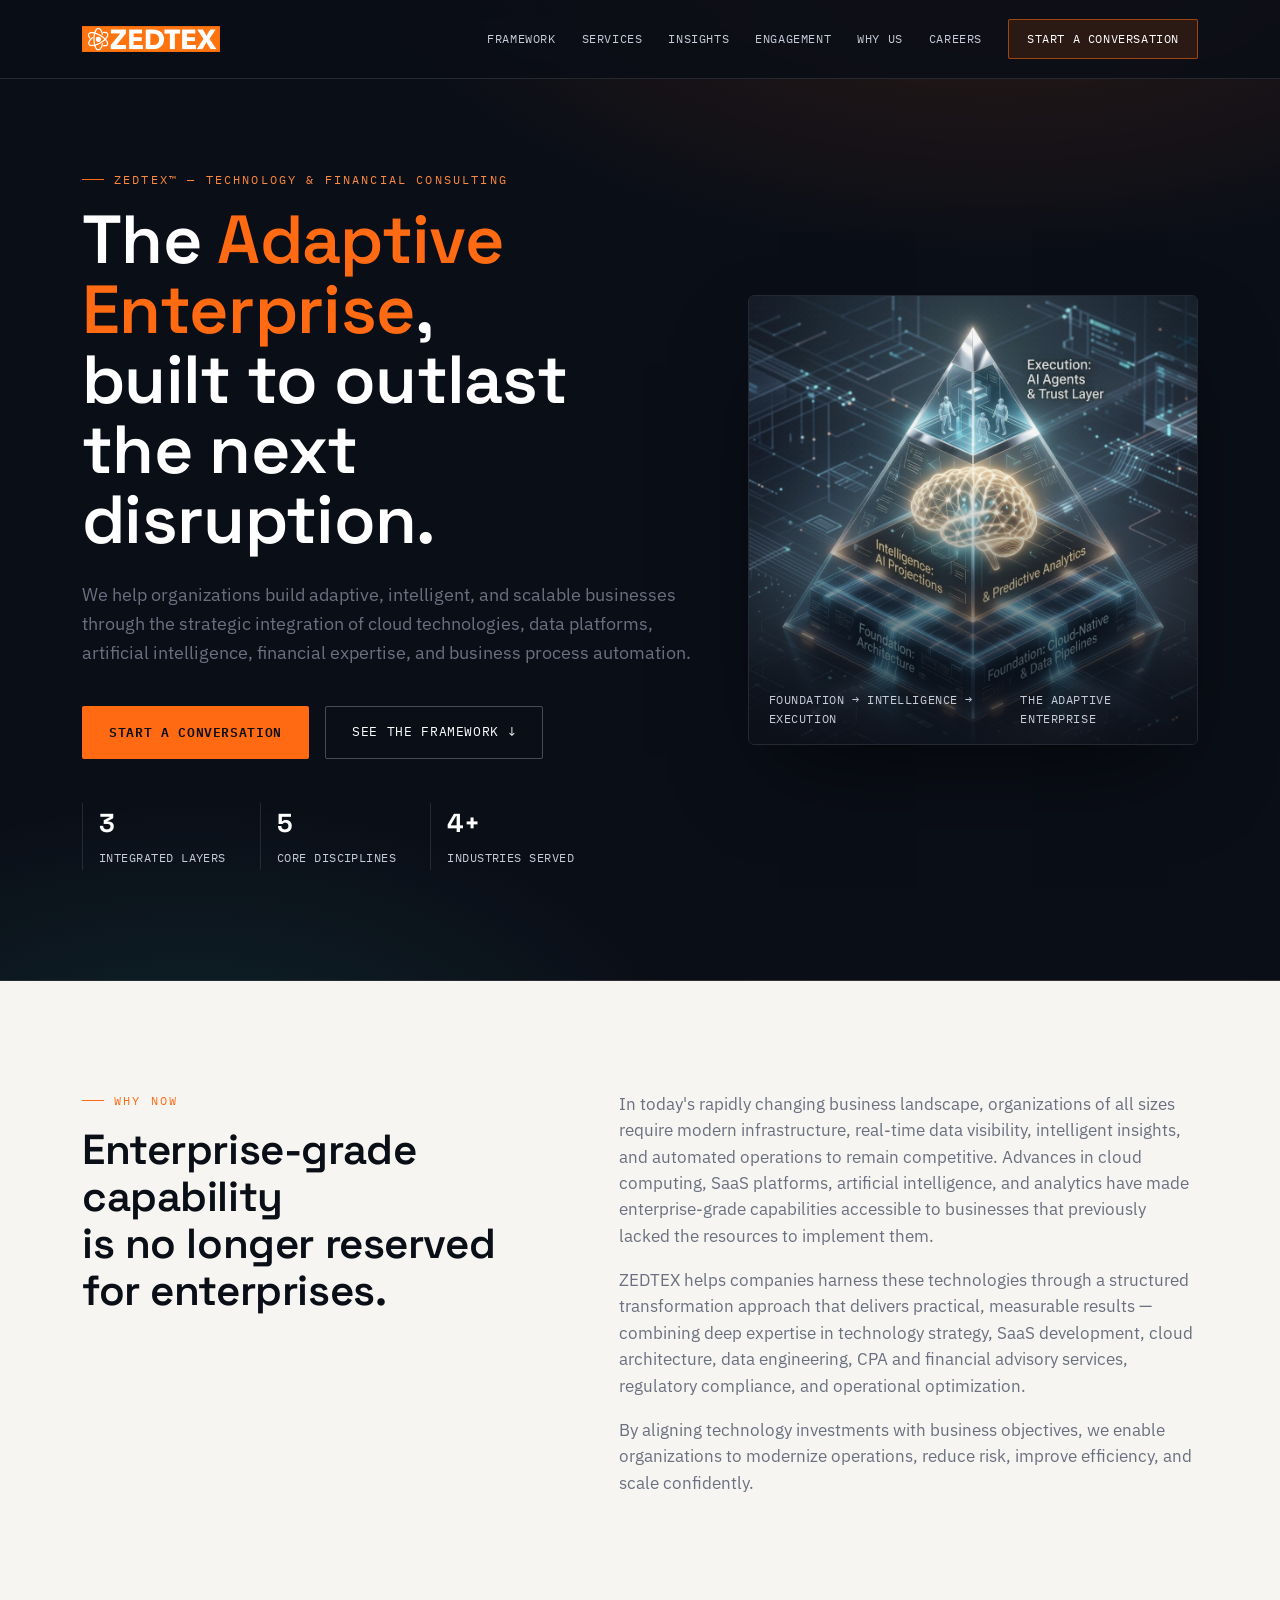
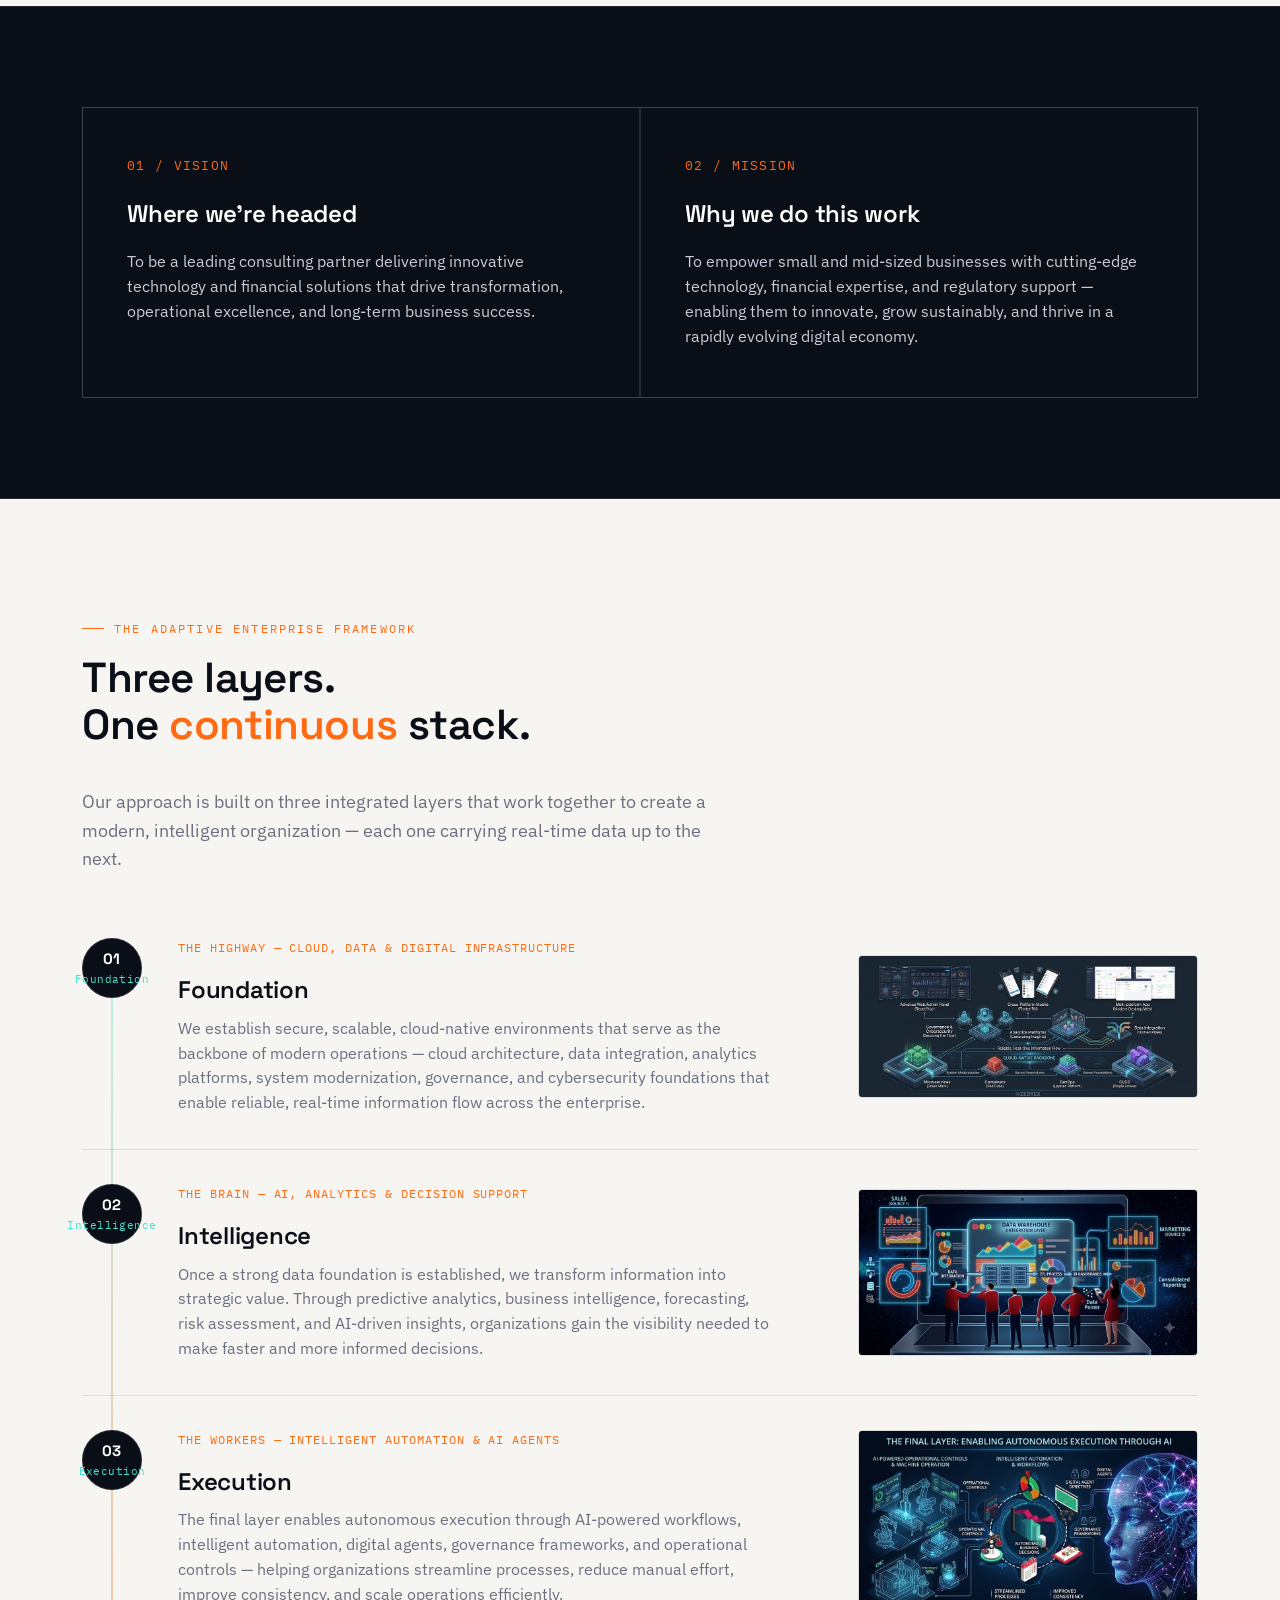
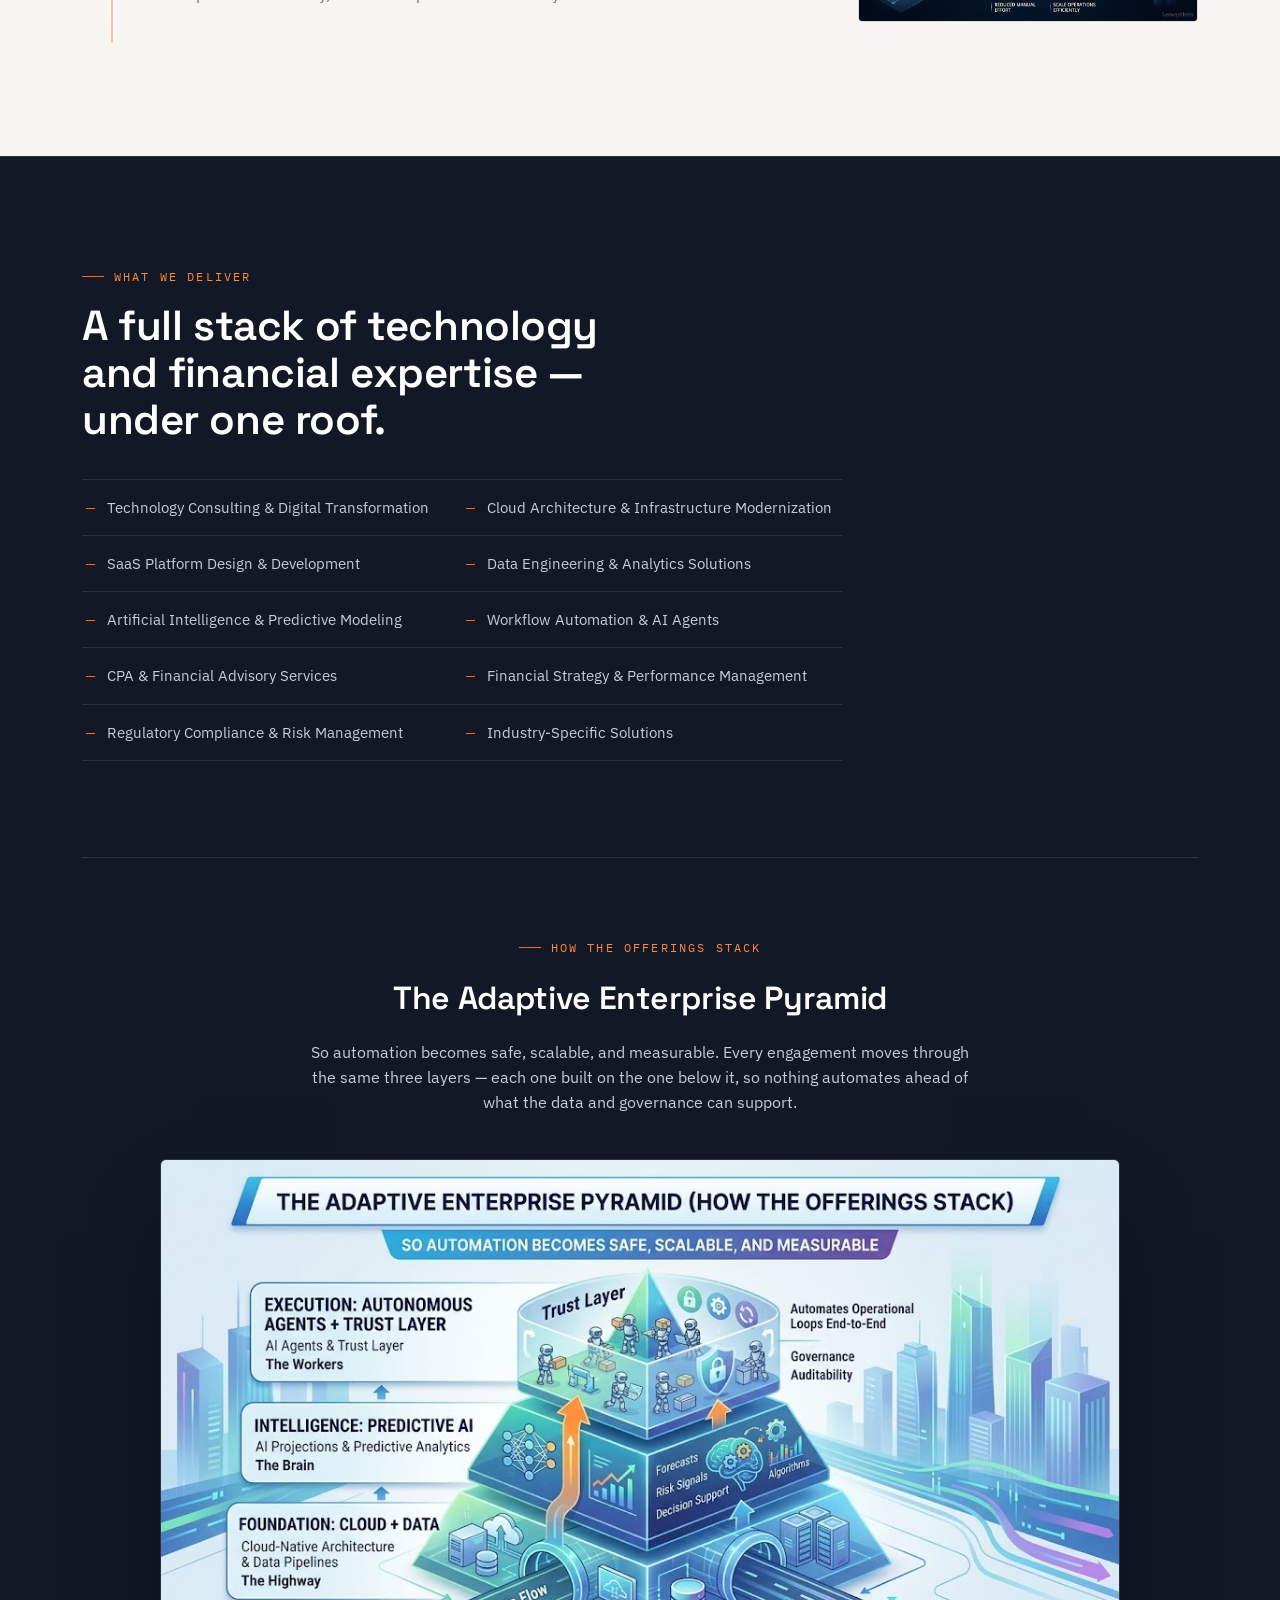
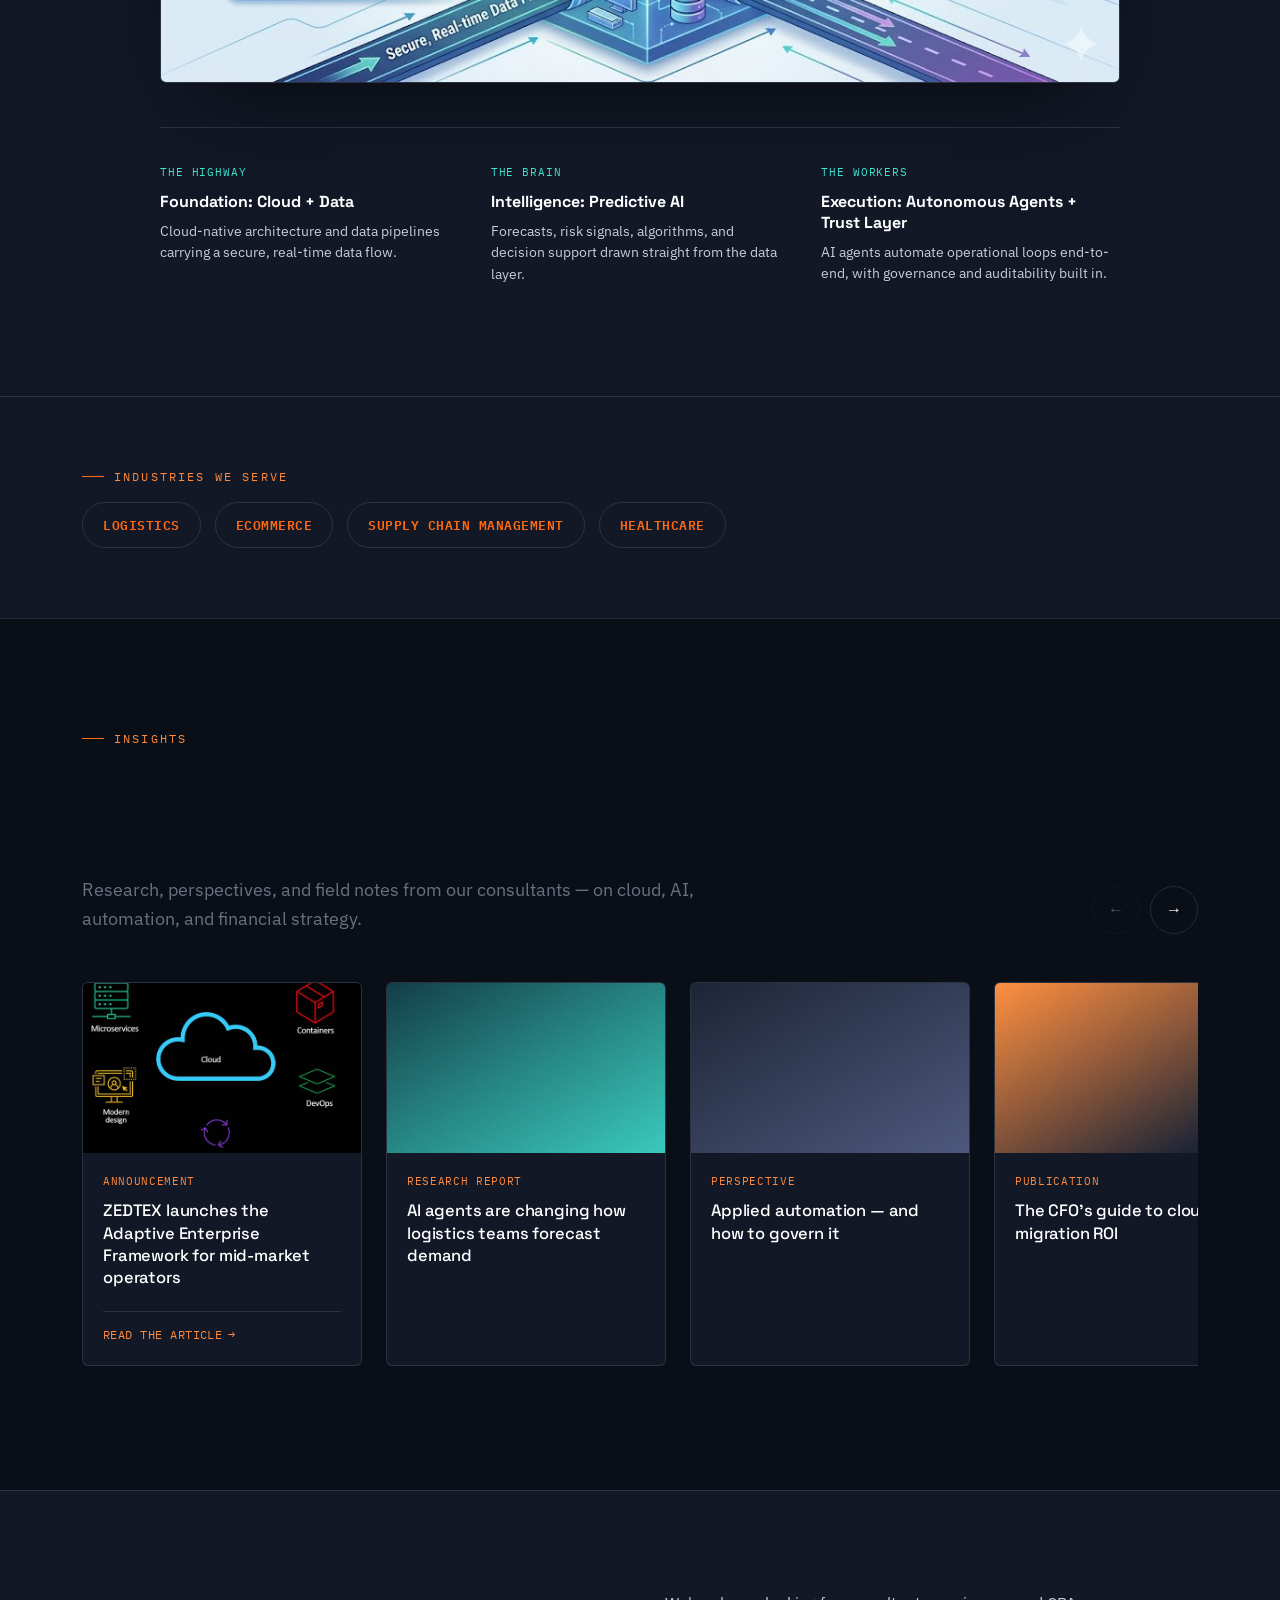
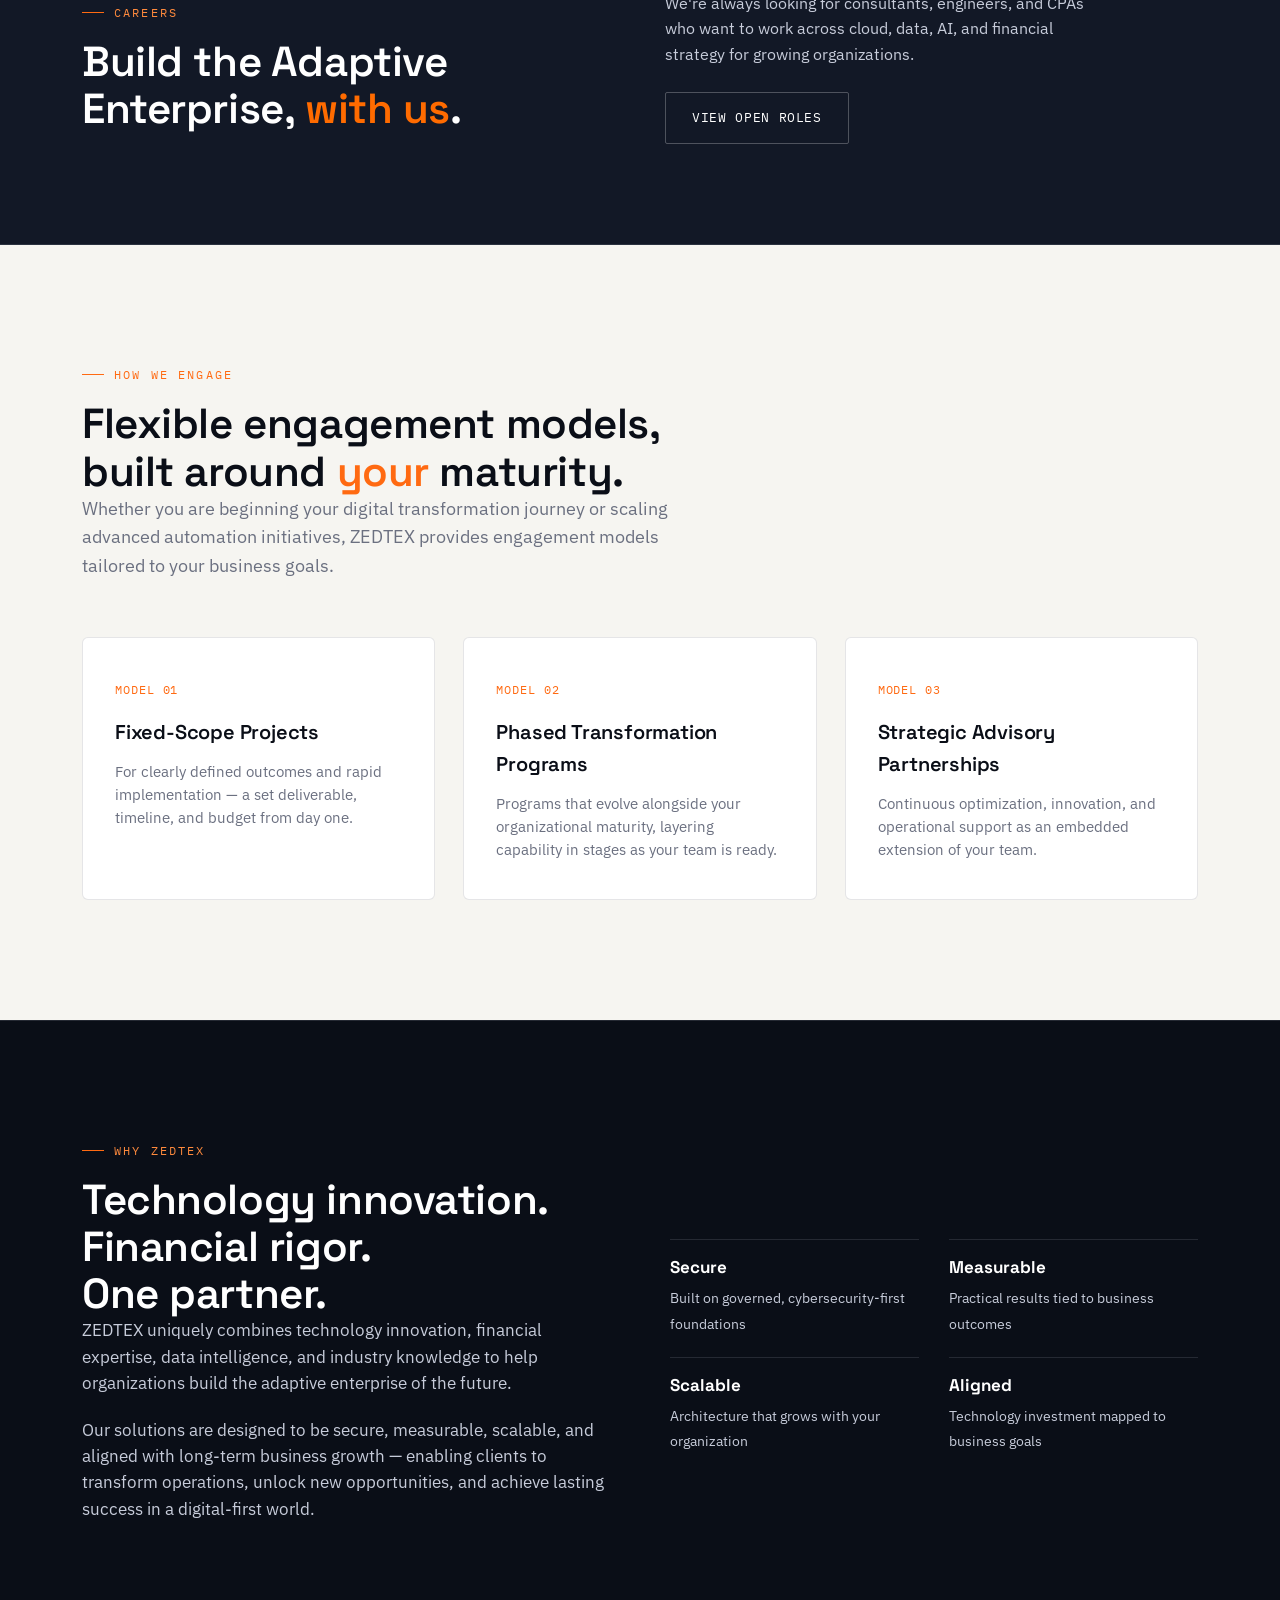
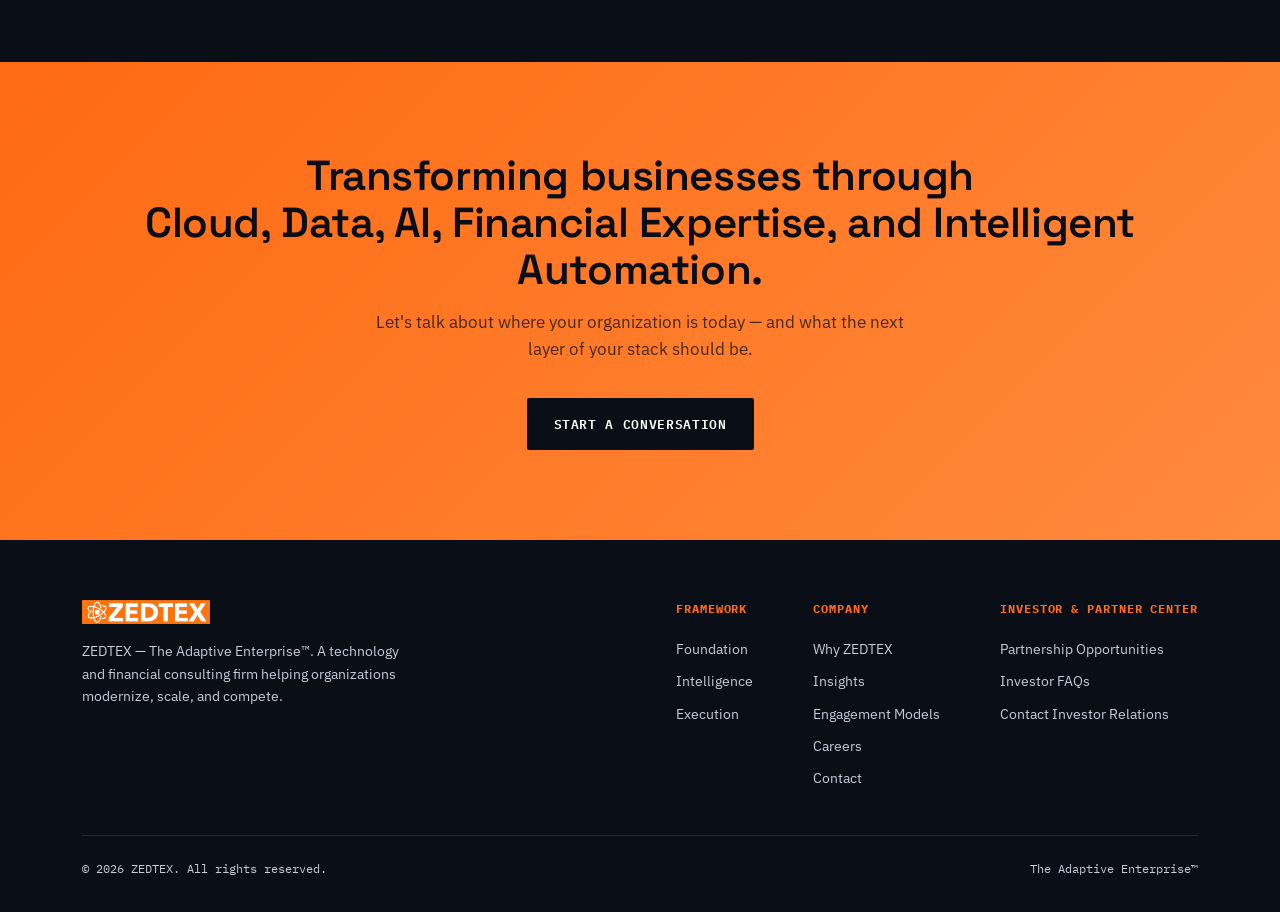
==== commit 7d9b707e: "First formal release with MVP" ====
--- a/index.html
+++ b/index.html
@@ -20,9 +20,11 @@
     <div class="nav-links" id="navLinks">
       <a href="#framework">Framework</a>
       <a href="#deliver">Services</a>
+      <a href="#insights">Insights</a>
       <a href="#engage">Engagement</a>
       <a href="#why">Why Us</a>
-      <a href="#contact" class="nav-cta">Start a Conversation</a>
+      <a href="#careers">Careers</a>
+      <a href="#contact" class="nav-cta js-open-contact">Start a Conversation</a>
     </div>
   </div>
 </nav>
@@ -35,7 +37,7 @@
       <h1>The <span>Adaptive Enterprise</span>,<br>built to outlast the next disruption.</h1>
       <p class="lede">We help organizations build adaptive, intelligent, and scalable businesses through the strategic integration of cloud technologies, data platforms, artificial intelligence, financial expertise, and business process automation.</p>
       <div class="hero-ctas">
-        <a href="#contact" class="btn btn-primary">Start a Conversation</a>
+        <a href="#contact" class="btn btn-primary js-open-contact">Start a Conversation</a>
         <a href="#framework" class="btn btn-ghost">See the Framework ↓</a>
       </div>
       <div class="hero-stats">
@@ -194,7 +196,140 @@
       <span class="chip"><b>eCommerce</b></span>
       <span class="chip"><b>Supply Chain Management</b></span>
       <span class="chip"><b>Healthcare</b></span>
-      <span class="chip">+ other growth-oriented industries</span>
+</section>
+
+<!-- ============ INSIGHTS CAROUSEL ============ -->
+<section class="insights" id="insights">
+  <div class="wrap">
+    <div class="insights-head reveal">
+      <div>
+        <div class="eyebrow on-dark">Insights</div>
+        <h2>Articles, Blogs &amp;<br>Publications.</h2>
+        <p class="lede">Research, perspectives, and field notes from our consultants — on cloud, AI, automation, and financial strategy.</p>
+      </div>
+      <div class="insights-nav">
+        <button class="insights-arrow" id="insightsPrev" aria-label="Scroll left">←</button>
+        <button class="insights-arrow" id="insightsNext" aria-label="Scroll right">→</button>
+      </div>
+    </div>
+
+    <div class="insights-track-wrap">
+      <div class="insights-track" id="insightsTrack">
+
+        <a class="insight-card insight-card-link" href="articles/zedtex-launches-adaptive-enterprise-framework.html">
+          <div class="insight-thumb thumb-logo">
+            <img src="assets/carousel1.png" alt="ZEDTEX">
+          </div>
+          <span class="tag">Announcement</span>
+          <h3>ZEDTEX launches the Adaptive Enterprise Framework for mid-market operators</h3>
+          <span class="insight-read">Read the article <span class="arrow" aria-hidden="true">→</span></span>
+        </a>
+
+        <article class="insight-card">
+          <div class="insight-thumb thumb-b"></div>
+          <span class="tag">Research Report</span>
+          <h3>AI agents are changing how logistics teams forecast demand</h3>
+        </article>
+
+        <article class="insight-card">
+          <div class="insight-thumb thumb-c"></div>
+          <span class="tag">Perspective</span>
+          <h3>Applied automation — and how to govern it</h3>
+        </article>
+
+        <article class="insight-card">
+          <div class="insight-thumb thumb-d"></div>
+          <span class="tag">Publication</span>
+          <h3>The CFO's guide to cloud migration ROI</h3>
+        </article>
+
+        <article class="insight-card">
+          <div class="insight-thumb thumb-a"></div>
+          <span class="tag">Article</span>
+          <h3>Why real-time data pipelines are the new competitive moat</h3>
+        </article>
+
+        <article class="insight-card">
+          <div class="insight-thumb thumb-b"></div>
+          <span class="tag">Blog</span>
+          <h3>Five signs your SaaS stack has outgrown your team</h3>
+        </article>
+
+        <article class="insight-card">
+          <div class="insight-thumb thumb-c"></div>
+          <span class="tag">Case Study</span>
+          <h3>How a healthcare network cut claims processing time by 40%</h3>
+        </article>
+
+        <article class="insight-card">
+          <div class="insight-thumb thumb-d"></div>
+          <span class="tag">Perspective</span>
+          <h3>Trust layers: the missing piece in enterprise AI agents</h3>
+        </article>
+
+        <article class="insight-card">
+          <div class="insight-thumb thumb-a"></div>
+          <span class="tag">Publication</span>
+          <h3>Regulatory compliance in the age of intelligent automation</h3>
+        </article>
+
+        <article class="insight-card">
+          <div class="insight-thumb thumb-b"></div>
+          <span class="tag">Article</span>
+          <h3>Supply chain visibility: from spreadsheets to predictive models</h3>
+        </article>
+
+        <article class="insight-card">
+          <div class="insight-thumb thumb-c"></div>
+          <span class="tag">Blog</span>
+          <h3>What CPAs need to know about AI-driven financial forecasting</h3>
+        </article>
+
+        <article class="insight-card">
+          <div class="insight-thumb thumb-d"></div>
+          <span class="tag">Research Report</span>
+          <h3>eCommerce personalization powered by predictive analytics</h3>
+        </article>
+
+        <article class="insight-card">
+          <div class="insight-thumb thumb-a"></div>
+          <span class="tag">Perspective</span>
+          <h3>The Adaptive Enterprise: a framework for continuous transformation</h3>
+        </article>
+
+        <article class="insight-card">
+          <div class="insight-thumb thumb-b"></div>
+          <span class="tag">Case Study</span>
+          <h3>Cloud modernization for a logistics operator, in 90 days</h3>
+        </article>
+
+        <article class="insight-card">
+          <div class="insight-thumb thumb-c"></div>
+          <span class="tag">Publication</span>
+          <h3>Building governance frameworks for autonomous AI agents</h3>
+        </article>
+
+        <article class="insight-card">
+          <div class="insight-thumb thumb-d"></div>
+          <span class="tag">Article</span>
+          <h3>From data lake to decision engine: a practical roadmap</h3>
+        </article>
+
+      </div>
+    </div>
+  </div>
+</section>
+
+<!-- ============ CAREERS ============ -->
+<section class="careers" id="careers">
+  <div class="wrap careers-grid reveal">
+    <div>
+      <div class="eyebrow on-dark">Careers</div>
+      <h2 class="text-white">Build the Adaptive<br>Enterprise, <span class="accent-orange">with us</span>.</h2>
+    </div>
+    <div class="careers-copy">
+      <p>We're always looking for consultants, engineers, and CPAs who want to work across cloud, data, AI, and financial strategy for growing organizations.</p>
+      <a href="open-positions.html" class="btn btn-ghost">View Open Roles</a>
     </div>
   </div>
 </section>
@@ -250,7 +385,7 @@
   <div class="wrap reveal">
     <h2>Transforming businesses through<br>Cloud, Data, AI, Financial Expertise, and Intelligent Automation.</h2>
     <p>Let's talk about where your organization is today — and what the next layer of your stack should be.</p>
-    <a href="mailto:hello@zedtex.com" class="btn btn-primary">Start a Conversation</a>
+    <a href="#contact" class="btn btn-primary js-open-contact">Start a Conversation</a>
   </div>
 </section>
 
@@ -272,8 +407,17 @@
         <div class="foot-col">
           <b>Company</b>
           <a href="#why">Why ZEDTEX</a>
+          <a href="#insights">Insights</a>
           <a href="#engage">Engagement Models</a>
+          <a href="#careers">Careers</a>
           <a href="#contact">Contact</a>
+        </div>
+        <div class="foot-col">
+          <b>Investor & Partner Center</b>
+          <a href="#why">Partnership Opportunities</a>
+          <a href="#insights">Investor FAQs</a>
+          <a href="#engage">Contact Investor Relations</a>
+                    
         </div>
       </div>
     </div>
@@ -284,6 +428,43 @@
   </div>
 </footer>
 
+<!-- ============ CONTACT MODAL ============ -->
+<div class="modal-overlay" id="contactOverlay" aria-hidden="true">
+  <div class="modal" role="dialog" aria-modal="true" aria-labelledby="contactModalTitle">
+    <button class="modal-close" id="contactClose" aria-label="Close">✕</button>
+
+    <div class="modal-head">
+      <span class="eyebrow on-dark">Start a Conversation</span>
+      <h3 id="contactModalTitle">Tell us about your organization.</h3>
+      <p>Share a few details and we'll route your message to our team at <b>info@zedtex.us</b>.</p>
+    </div>
+
+    <form id="contactForm" class="modal-form" novalidate>
+      <label>
+        <span>Full Name <em>*</em></span>
+        <input type="text" name="name" id="cf-name" required autocomplete="name">
+      </label>
+      <label>
+        <span>Email <em>*</em></span>
+        <input type="email" name="email" id="cf-email" required autocomplete="email">
+      </label>
+      <label>
+        <span>Phone <em class="optional">(optional)</em></span>
+        <input type="tel" name="phone" id="cf-phone" autocomplete="tel">
+      </label>
+      <label>
+        <span>Message <em>*</em></span>
+        <textarea name="message" id="cf-message" rows="4" required></textarea>
+      </label>
+
+      <div class="modal-error" id="contactError" hidden>Please fill in your name, email, and message.</div>
+
+      <button type="submit" class="btn btn-primary modal-submit">Send Message</button>
+      <p class="modal-note">This opens your email app with your message pre-filled, addressed to info@zedtex.us — just hit send from there.</p>
+    </form>
+  </div>
+</div>
+
 <script src="assets/script.js"></script>
 </body>
 </html>
--- a/assets/style.css
+++ b/assets/style.css
@@ -89,14 +89,15 @@
   height:78px;
 }
 .nav-logo img{ height:26px; width:auto; }
-.nav-links{ display:flex; gap:36px; align-items:center; }
+.nav-links{ display:flex; gap:26px; align-items:center; }
 .nav-links a{
   font-family:var(--f-mono);
-  font-size:12.5px;
-  letter-spacing:0.06em;
+  font-size:12px;
+  letter-spacing:0.05em;
   text-transform:uppercase;
   color:var(--mist);
   transition:color .2s ease;
+  white-space:nowrap;
 }
 .nav-links a:hover{ color:#fff; }
 .nav-cta{
@@ -109,7 +110,7 @@
 .nav-cta:hover{ background:var(--orange); border-color:var(--orange); }
 .nav-toggle{ display:none; }
 
-@media (max-width:860px){
+@media (max-width:1040px){
   .nav-links{
     position:fixed; top:78px; left:0; right:0;
     background:var(--ink); flex-direction:column; align-items:flex-start;
@@ -336,6 +337,189 @@
 }
 .chip b{ color:var(--orange); font-weight:600; }
 
+/* ---------- Contact Modal ---------- */
+.modal-overlay{
+  position:fixed; inset:0; z-index:200;
+  background:rgba(6,8,14,0.72);
+  backdrop-filter:blur(4px);
+  display:flex; align-items:center; justify-content:center;
+  padding:24px;
+  opacity:0; visibility:hidden;
+  transition:opacity .25s ease, visibility .25s ease;
+}
+.modal-overlay.open{ opacity:1; visibility:visible; }
+
+.modal{
+  position:relative;
+  width:100%; max-width:460px;
+  max-height:90vh;
+  overflow-y:auto;
+  background:var(--ink-2);
+  border:1px solid var(--line-dark);
+  border-radius:8px;
+  padding:40px 36px 32px;
+  transform:translateY(16px);
+  transition:transform .25s ease;
+  box-shadow:0 60px 120px -30px rgba(0,0,0,0.7);
+}
+.modal-overlay.open .modal{ transform:translateY(0); }
+
+.modal-close{
+  position:absolute; top:18px; right:18px;
+  width:34px; height:34px; border-radius:50%;
+  background:transparent; border:1px solid var(--line-dark); color:var(--mist);
+  cursor:pointer; font-size:14px;
+  display:flex; align-items:center; justify-content:center;
+  transition:background .2s ease, color .2s ease, border-color .2s ease;
+}
+.modal-close:hover{ background:var(--orange); border-color:var(--orange); color:#0A0E17; }
+
+.modal-head .eyebrow{ margin-bottom:14px; }
+.modal-head h3{ color:#fff; font-size:24px; margin-bottom:10px; }
+.modal-head p{ color:var(--mist); font-size:14.5px; margin-bottom:26px; }
+.modal-head p b{ color:#fff; }
+
+.modal-form{ display:flex; flex-direction:column; gap:16px; }
+.modal-form label{ display:flex; flex-direction:column; gap:7px; }
+.modal-form label span{
+  font-family:var(--f-mono); font-size:11.5px; letter-spacing:0.06em; text-transform:uppercase;
+  color:var(--mist);
+}
+.modal-form label em{ color:var(--orange-2); font-style:normal; }
+.modal-form label em.optional{ color:var(--mist); }
+.modal-form input, .modal-form textarea{
+  font-family:var(--f-body); font-size:15px;
+  background:var(--ink); border:1px solid var(--line-dark); border-radius:4px;
+  padding:12px 14px; color:#fff;
+  transition:border-color .2s ease;
+  resize:vertical;
+}
+.modal-form input:focus, .modal-form textarea:focus{
+  outline:none; border-color:var(--orange);
+}
+.modal-error{
+  font-family:var(--f-mono); font-size:12.5px; color:#FF8A8A;
+  background:rgba(255,80,80,0.08); border:1px solid rgba(255,80,80,0.25);
+  padding:10px 12px; border-radius:4px;
+}
+.modal-submit{ justify-content:center; margin-top:6px; }
+.modal-note{ font-size:12.5px; color:var(--mist); text-align:center; margin-top:4px; }
+
+@media (max-width:480px){
+  .modal{ padding:32px 22px 26px; }
+}
+
+/* ---------- Insights Carousel ---------- */
+.insights{ background:var(--ink); padding:110px 0 120px; border-top:1px solid var(--line-dark); overflow:hidden; }
+.insights-head{
+  display:flex; justify-content:space-between; align-items:flex-end; gap:32px;
+  margin-bottom:48px; flex-wrap:wrap;
+}
+.insights-head .lede{ margin-top:18px; }
+.insights-nav{ display:flex; gap:10px; flex-shrink:0; }
+.insights-arrow{
+  width:48px; height:48px; border-radius:50%;
+  border:1px solid var(--line-dark);
+  background:transparent;
+  color:#fff;
+  font-size:16px;
+  cursor:pointer;
+  display:flex; align-items:center; justify-content:center;
+  transition:background .2s ease, border-color .2s ease, transform .15s ease;
+}
+.insights-arrow:hover{ background:var(--orange); border-color:var(--orange); transform:translateY(-2px); }
+.insights-arrow:disabled{ opacity:0.3; cursor:default; }
+.insights-arrow:disabled:hover{ background:transparent; border-color:var(--line-dark); transform:none; }
+
+.insights-track-wrap{ margin:0 -32px; padding:0 32px; }
+.insights-track{
+  display:flex;
+  gap:24px;
+  overflow-x:auto;
+  scroll-snap-type:x proximity;
+  scroll-behavior:smooth;
+  -ms-overflow-style:none;
+  scrollbar-width:none;
+  padding-bottom:4px;
+}
+.insights-track::-webkit-scrollbar{ display:none; }
+
+.insight-card{
+  flex:0 0 auto;
+  width:280px;
+  scroll-snap-align:start;
+  border:1px solid var(--line-dark);
+  border-radius:6px;
+  overflow:hidden;
+  background:var(--ink-2);
+  transition:transform .2s ease, border-color .2s ease;
+}
+.insight-card:hover{ transform:translateY(-6px); border-color:rgba(255,106,18,0.4); }
+.insight-thumb{
+  height:170px;
+  position:relative;
+  background-size:cover;
+}
+.insight-thumb::after{
+  content:'';
+  position:absolute; inset:0;
+  background-image:url("data:image/svg+xml;utf8,<svg xmlns='http://www.w3.org/2000/svg' width='120' height='120'><filter id='n'><feTurbulence type='fractalNoise' baseFrequency='0.9' numOctaves='2' stitchTiles='stitch'/></filter><rect width='100%25' height='100%25' filter='url(%23n)' opacity='0.35'/></svg>");
+  mix-blend-mode:overlay;
+  opacity:0.5;
+}
+.thumb-a{ background:linear-gradient(150deg, #FF6A12, #7A2E06 70%); }
+.thumb-b{ background:linear-gradient(150deg, #123B45, #3FE3D0 120%); }
+.thumb-c{ background:linear-gradient(150deg, #1B2333, #4A5578); }
+.thumb-d{ background:linear-gradient(150deg, #FF8A3D, #1B2333 85%); }
+.thumb-logo{ background:var(--orange); }
+.thumb-logo::after{ display:none; }
+.thumb-logo img{ width:100%; height:100%; object-fit:cover; display:block; }
+
+.insight-card-link{ display:flex; flex-direction:column; }
+.insight-card-link:hover .insight-thumb{ filter:brightness(1.08); }
+.insight-read{
+  display:flex; align-items:center; gap:6px;
+  font-family:var(--f-mono); font-size:11.5px; letter-spacing:0.04em; text-transform:uppercase;
+  color:var(--orange-2);
+  margin:0 20px 20px; padding-top:14px;
+  border-top:1px solid var(--line-dark);
+}
+.insight-card-link:hover .insight-read{ color:#fff; }
+.insight-read .arrow{ transition:transform .2s ease; }
+.insight-card-link:hover .insight-read .arrow{ transform:translateX(4px); }
+
+.insight-card .tag{
+  display:inline-block;
+  font-family:var(--f-mono); font-size:11px; letter-spacing:0.06em; text-transform:uppercase;
+  color:var(--orange-2);
+  margin:20px 20px 10px;
+}
+.insight-card h3{
+  font-size:16.5px; line-height:1.35; color:#fff;
+  margin:0 20px 22px;
+  font-weight:500;
+}
+@media (max-width:640px){
+  .insight-card{ width:240px; }
+  .insights-nav{ order:-1; }
+}
+
+/* ---------- Careers ---------- */
+.careers{ background:var(--ink-2); padding:100px 0; border-top:1px solid var(--line-dark); border-bottom:1px solid var(--line-dark); }
+.careers-grid{ display:grid; grid-template-columns:1fr 1fr; gap:50px; align-items:center; }
+.careers-copy p{ color:var(--mist); font-size:16px; margin-bottom:24px; max-width:440px; }
+@media (max-width:760px){ .careers-grid{ grid-template-columns:1fr; } }
+/* Fix visibility by setting main text to white */
+.careers h2, 
+.text-white {
+  color: #ffffff;
+}
+
+/* Accent color for 'with us' matching your logo/eyebrow orange */
+.accent-orange {
+  color: #ff6b00; /* Use your exact brand orange hex code */
+}
+
 /* ---------- Engagement ---------- */
 .engage{ padding:120px 0; background:var(--paper); }
 .engage-grid{ display:grid; grid-template-columns:repeat(3,1fr); gap:28px; margin-top:56px; }
@@ -383,6 +567,130 @@
 .foot-col a:hover{ color:#fff; }
 .foot-bottom{ display:flex; justify-content:space-between; padding-top:24px; font-family:var(--f-mono); font-size:11.5px; color:var(--mist); flex-wrap:wrap; gap:10px; }
 
+/* ================================
+   Article Pages (assets/../articles/*.html)
+================================= */
+.article-hero{
+  background:var(--ink);
+  padding:160px 0 60px;
+  border-bottom:1px solid var(--line-dark);
+}
+.article-crumb{
+  font-family:var(--f-mono); font-size:12px; letter-spacing:0.05em; text-transform:uppercase;
+  color:var(--mist); margin-bottom:24px; display:flex; align-items:center; gap:8px;
+}
+.article-crumb a{ color:var(--orange-2); }
+.article-crumb a:hover{ color:#fff; }
+.article-hero .tag{
+  display:inline-block;
+  font-family:var(--f-mono); font-size:12px; letter-spacing:0.06em; text-transform:uppercase;
+  color:var(--orange-2); border:1px solid rgba(255,106,18,0.4); border-radius:30px;
+  padding:6px 16px; margin-bottom:22px;
+}
+.article-hero h1{
+  color:#fff; font-size:clamp(30px,4.2vw,48px); line-height:1.12; max-width:820px;
+}
+.article-dek{ color:var(--mist); font-size:18px; max-width:720px; margin-top:20px; }
+.article-meta{
+  display:flex; gap:24px; flex-wrap:wrap;
+  margin-top:34px; padding-top:24px; border-top:1px solid var(--line-dark);
+  font-family:var(--f-mono); font-size:12px; color:var(--mist); text-transform:uppercase; letter-spacing:0.04em;
+}
+.article-meta b{ color:#fff; font-family:var(--f-display); text-transform:none; letter-spacing:0; font-size:14px; }
+
+.article-body{ background:var(--paper); padding:80px 0 60px; }
+.article-body-inner{ max-width:720px; margin:0 auto; }
+.article-body-inner p{ color:var(--slate); font-size:17px; line-height:1.75; margin-bottom:24px; }
+.article-body-inner h2{
+  color:var(--ink); font-size:24px; margin:48px 0 18px;
+}
+.article-body-inner h2 .num{ color:var(--orange); margin-right:10px; }
+.article-body-inner ul{ margin:0 0 28px; padding-left:0; }
+.article-body-inner ul li{
+  position:relative; padding-left:26px; margin-bottom:14px;
+  color:var(--slate); font-size:16px; line-height:1.6;
+}
+.article-body-inner ul li::before{
+  content:'—'; position:absolute; left:0; color:var(--orange); font-family:var(--f-mono);
+}
+.article-body-inner ul li b{ color:var(--ink); }
+.article-pull{
+  border-left:3px solid var(--orange);
+  padding:6px 0 6px 24px;
+  margin:36px 0;
+  font-family:var(--f-display);
+  font-size:21px; line-height:1.5;
+  color:var(--ink);
+}
+.article-divider{ border:none; border-top:1px solid var(--line-light); margin:48px 0; }
+.article-contact-block p{ color:var(--slate-soft); font-size:15px; margin-bottom:4px; }
+.article-contact-block b{ color:var(--ink); }
+
+.article-back{
+  display:inline-flex; align-items:center; gap:8px;
+  font-family:var(--f-mono); font-size:12.5px; text-transform:uppercase; letter-spacing:0.05em;
+  color:var(--slate-soft); margin-top:50px;
+}
+.article-back:hover{ color:var(--orange); }
+
+@media (max-width:640px){
+  .article-hero{ padding:140px 0 44px; }
+  .article-body{ padding:56px 0 40px; }
+}
+
+/* ================================
+   Open Positions Page
+================================= */
+.jobs-list{ max-width:820px; margin:0 auto; display:flex; flex-direction:column; gap:28px; }
+.job-card{
+  background:#fff; border:1px solid var(--line-light); border-radius:8px;
+  padding:36px 40px;
+}
+.job-head{
+  display:flex; justify-content:space-between; align-items:flex-start; gap:24px;
+  flex-wrap:wrap; margin-bottom:18px;
+}
+.job-title{ font-size:22px; color:var(--ink); margin-bottom:8px; }
+.job-meta{ display:flex; gap:14px; flex-wrap:wrap; }
+.job-meta span{
+  font-family:var(--f-mono); font-size:11px; letter-spacing:0.05em; text-transform:uppercase;
+  color:var(--slate-soft); border:1px solid var(--line-light); border-radius:30px; padding:5px 14px;
+}
+.job-apply{
+  flex-shrink:0;
+  font-family:var(--f-mono); font-size:12.5px; letter-spacing:0.05em; text-transform:uppercase;
+  background:var(--orange); color:#0A0E17; font-weight:600;
+  padding:12px 22px; border-radius:2px;
+  display:inline-flex; align-items:center; gap:8px;
+  transition:background .2s ease, transform .2s ease;
+}
+.job-apply:hover{ background:var(--orange-2); transform:translateY(-2px); }
+
+.job-card p{ color:var(--slate-soft); font-size:15.5px; line-height:1.7; margin-bottom:20px; }
+.job-toggle{
+  font-family:var(--f-mono); font-size:12px; letter-spacing:0.05em; text-transform:uppercase;
+  color:var(--orange); cursor:pointer; display:inline-flex; align-items:center; gap:6px;
+  background:none; border:none; padding:0;
+}
+.job-toggle .chev{ transition:transform .2s ease; }
+.job-toggle[aria-expanded="true"] .chev{ transform:rotate(180deg); }
+.job-responsibilities{
+  margin-top:20px; padding-top:20px; border-top:1px solid var(--line-light);
+  display:none;
+}
+.job-responsibilities.open{ display:block; }
+.job-responsibilities li{
+  position:relative; padding-left:22px; margin-bottom:12px;
+  color:var(--slate); font-size:14.5px; line-height:1.6;
+}
+.job-responsibilities li::before{
+  content:'—'; position:absolute; left:0; color:var(--orange); font-family:var(--f-mono);
+}
+@media (max-width:640px){
+  .job-card{ padding:28px 24px; }
+  .job-head{ flex-direction:column; }
+  .job-apply{ width:100%; justify-content:center; }
+}
 /* reveal on scroll */
 .reveal{ opacity:0; transform:translateY(24px); transition:opacity .7s ease, transform .7s ease; }
 .reveal.show{ opacity:1; transform:none; }
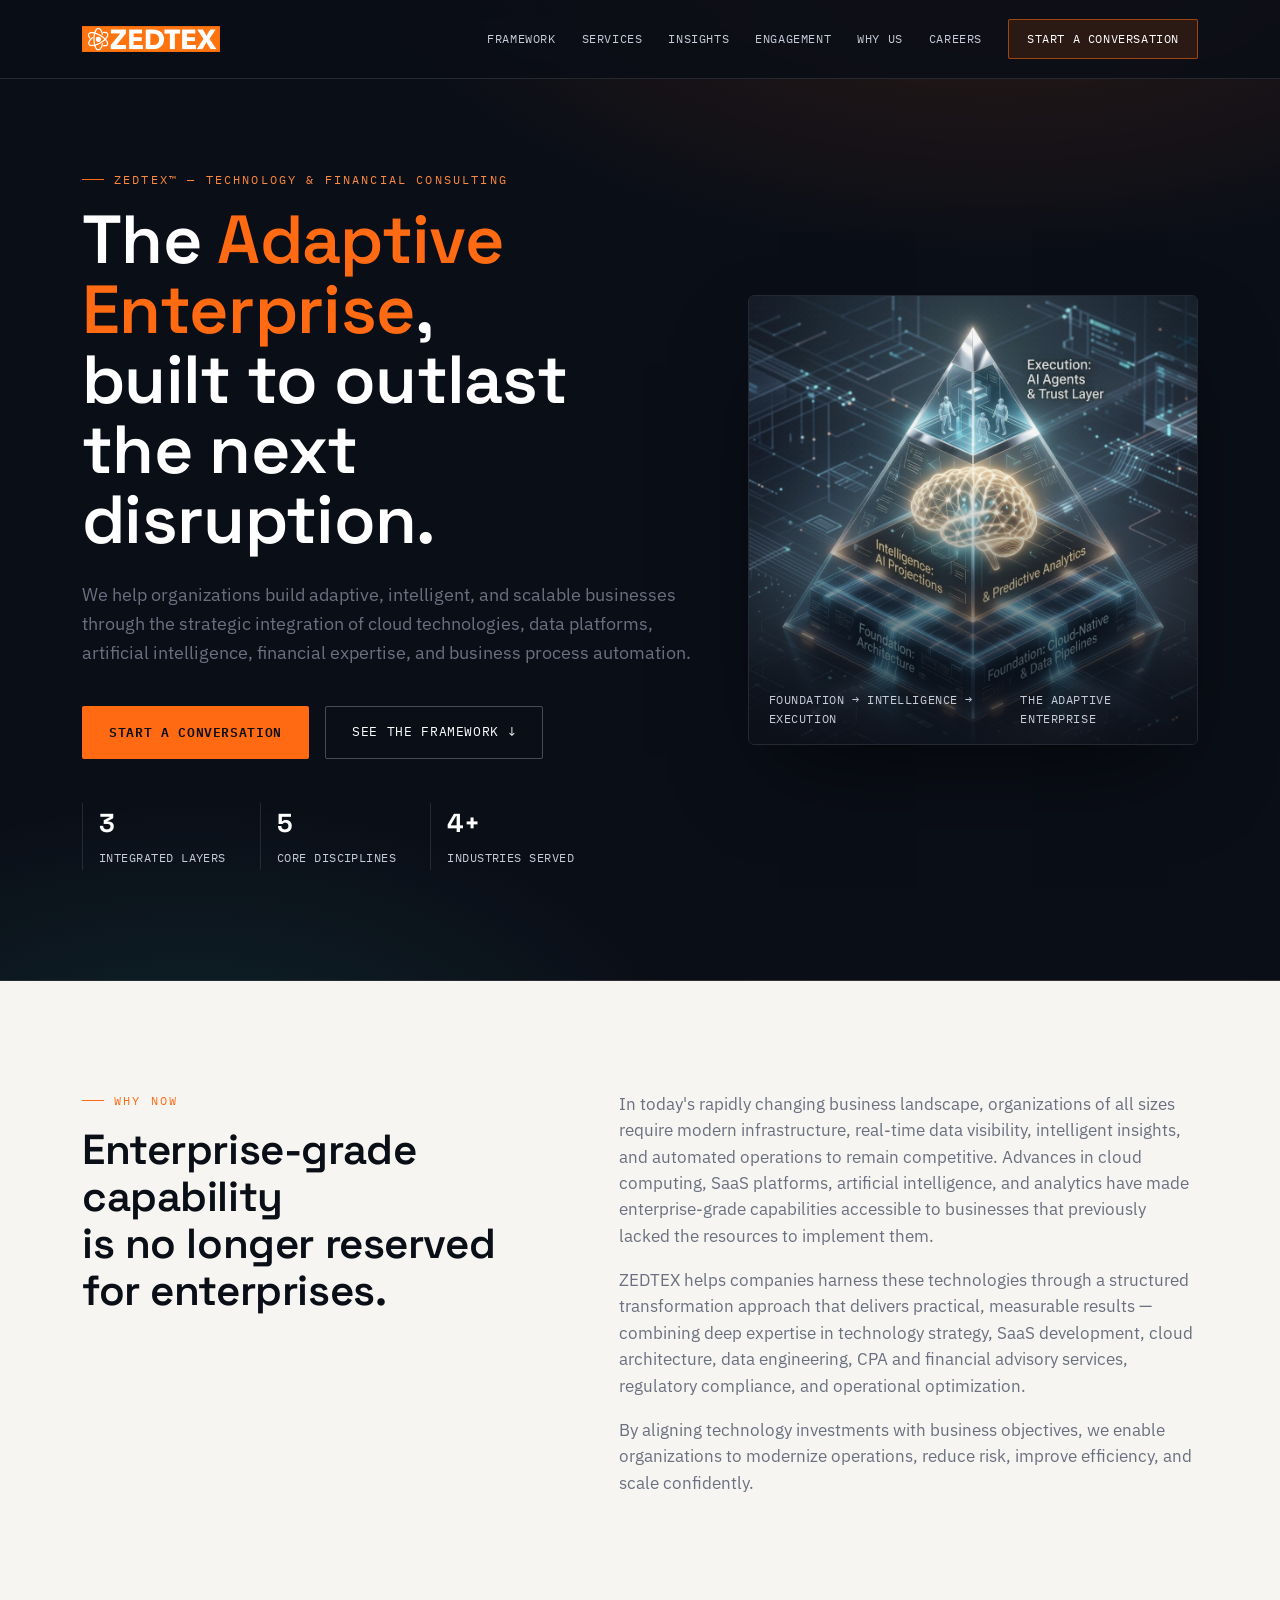
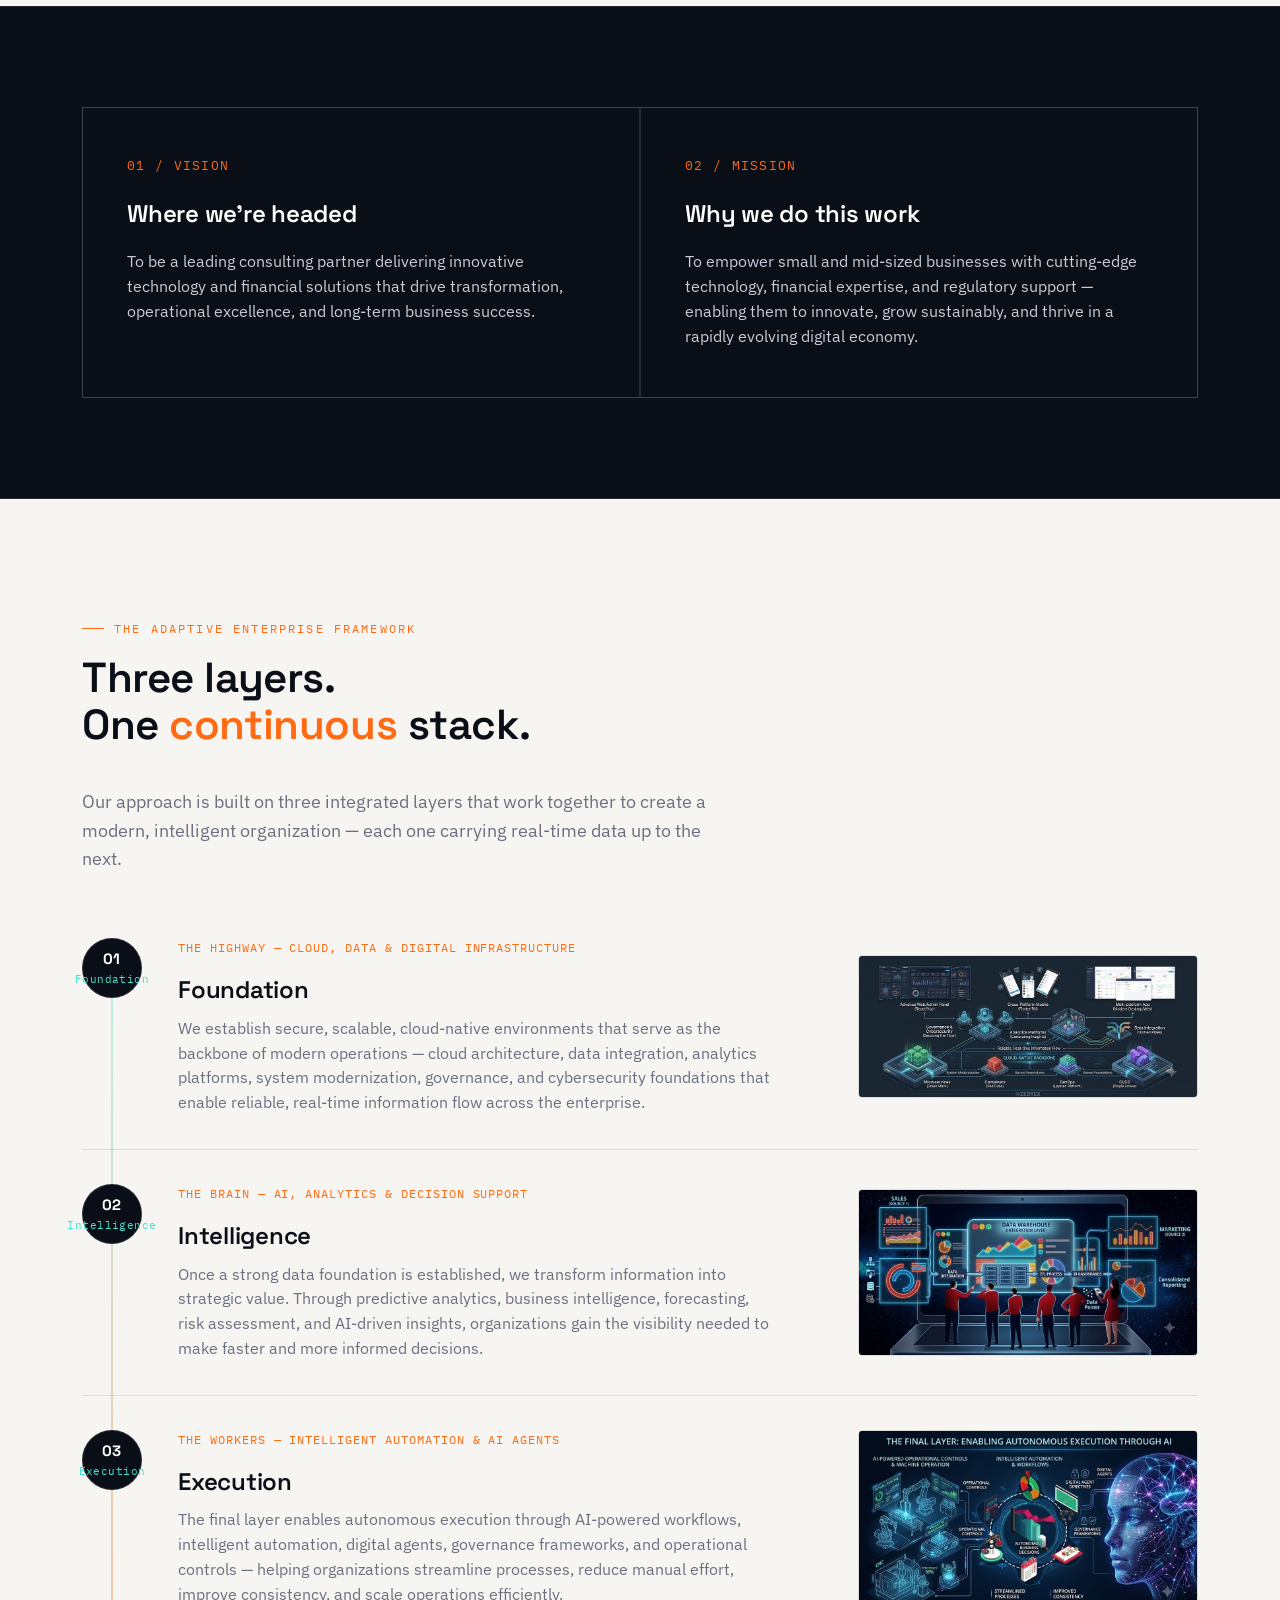
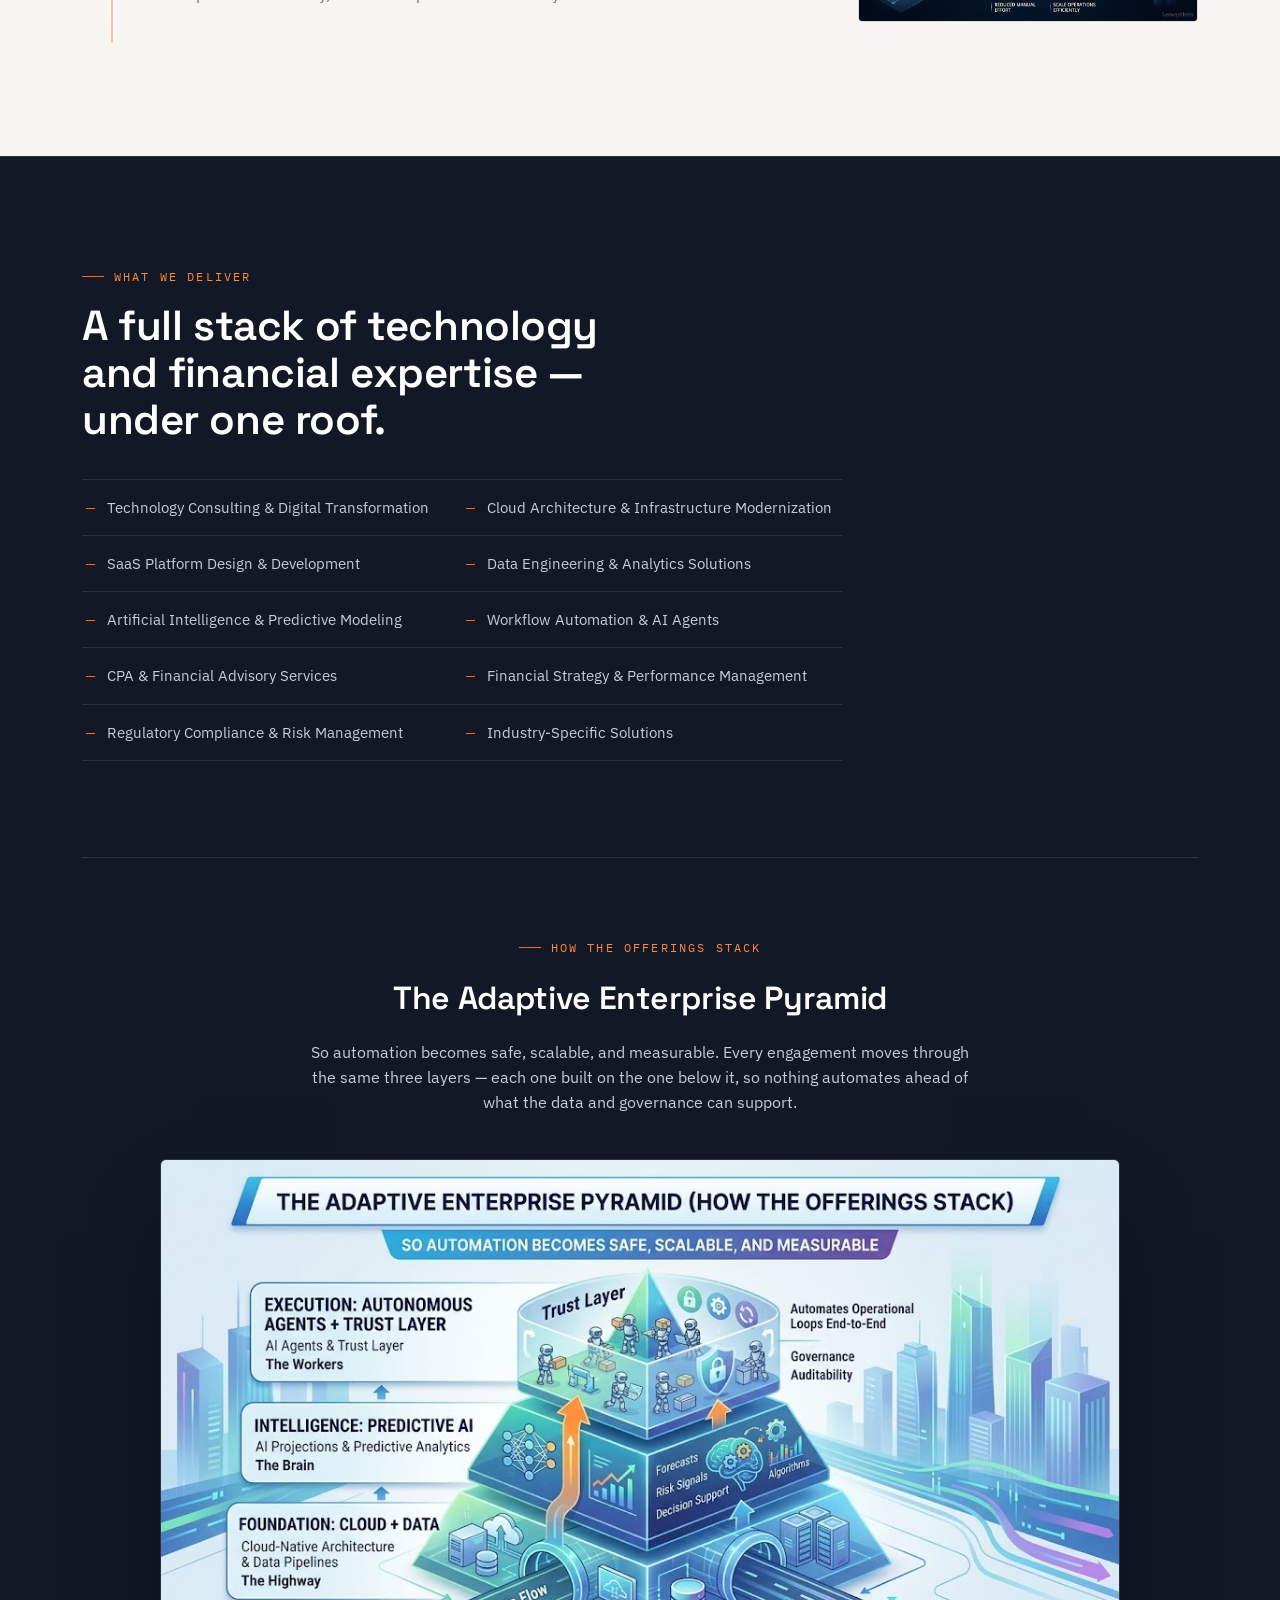
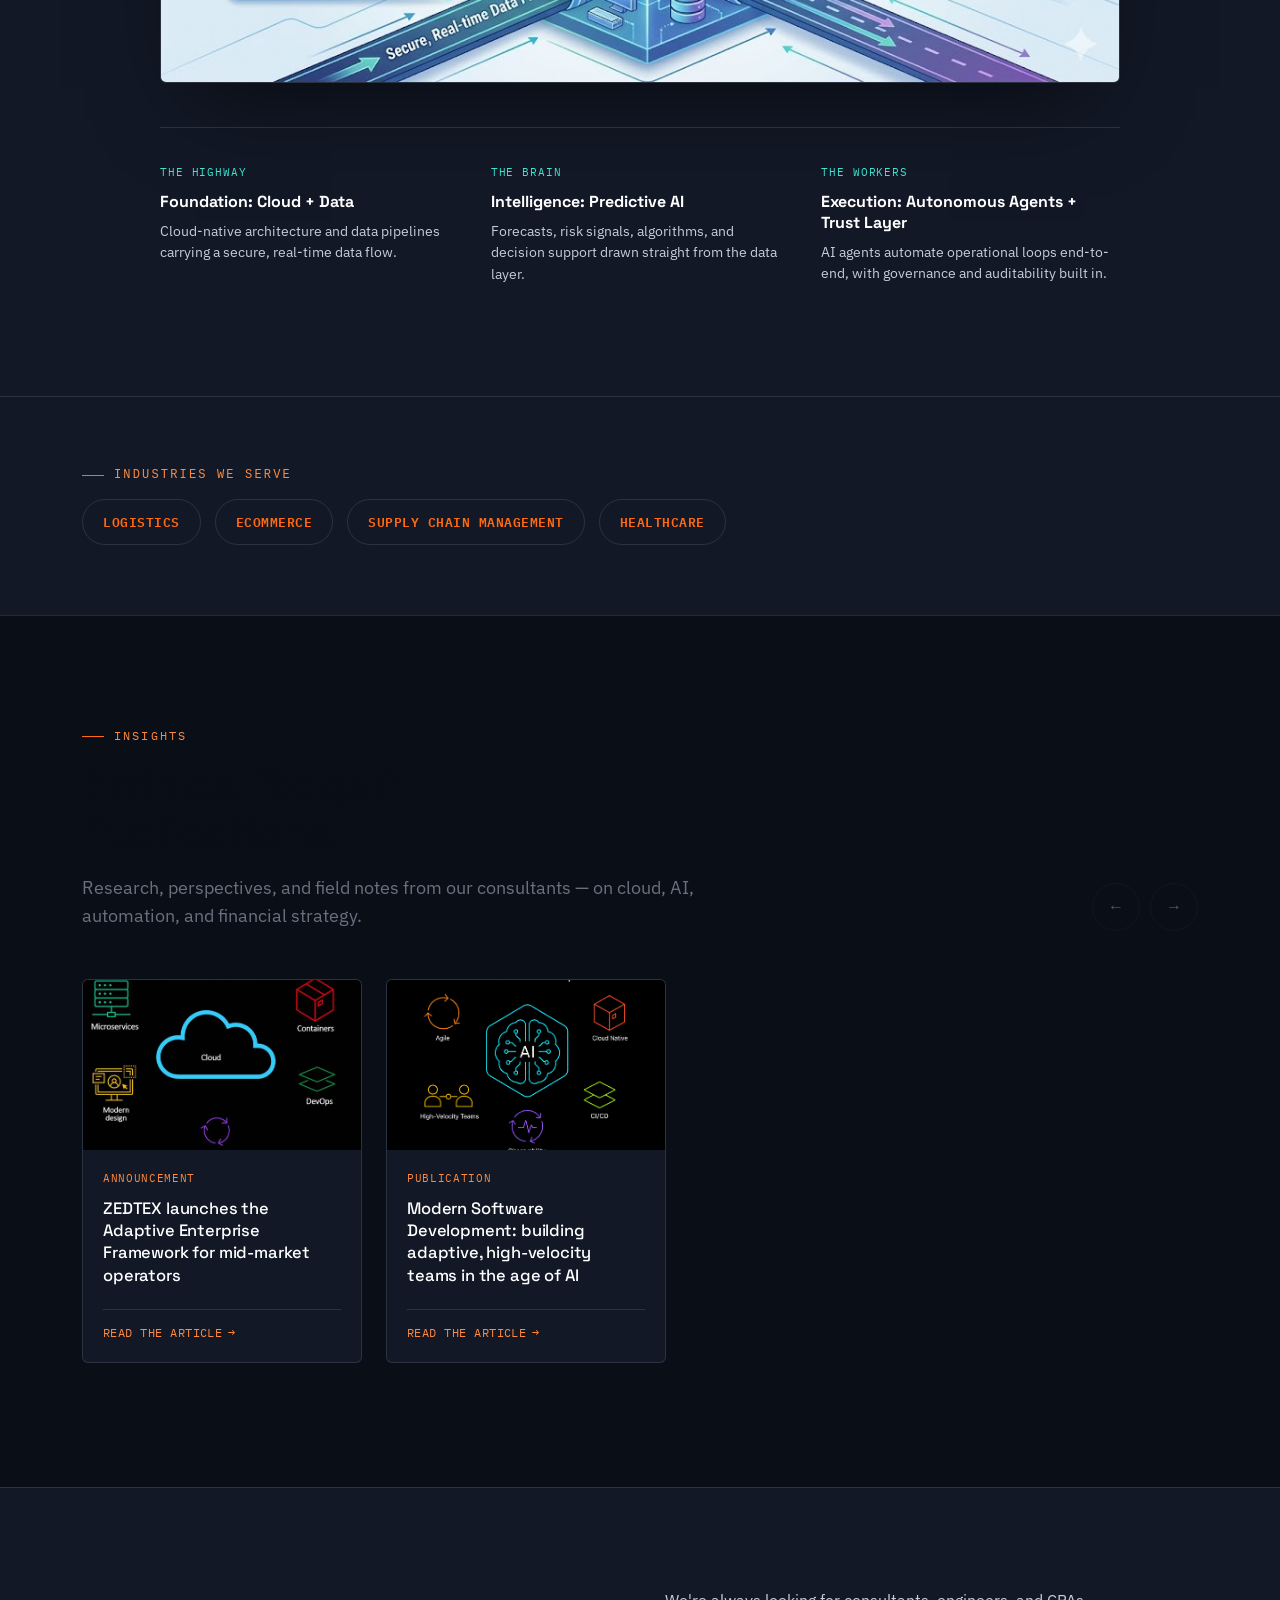
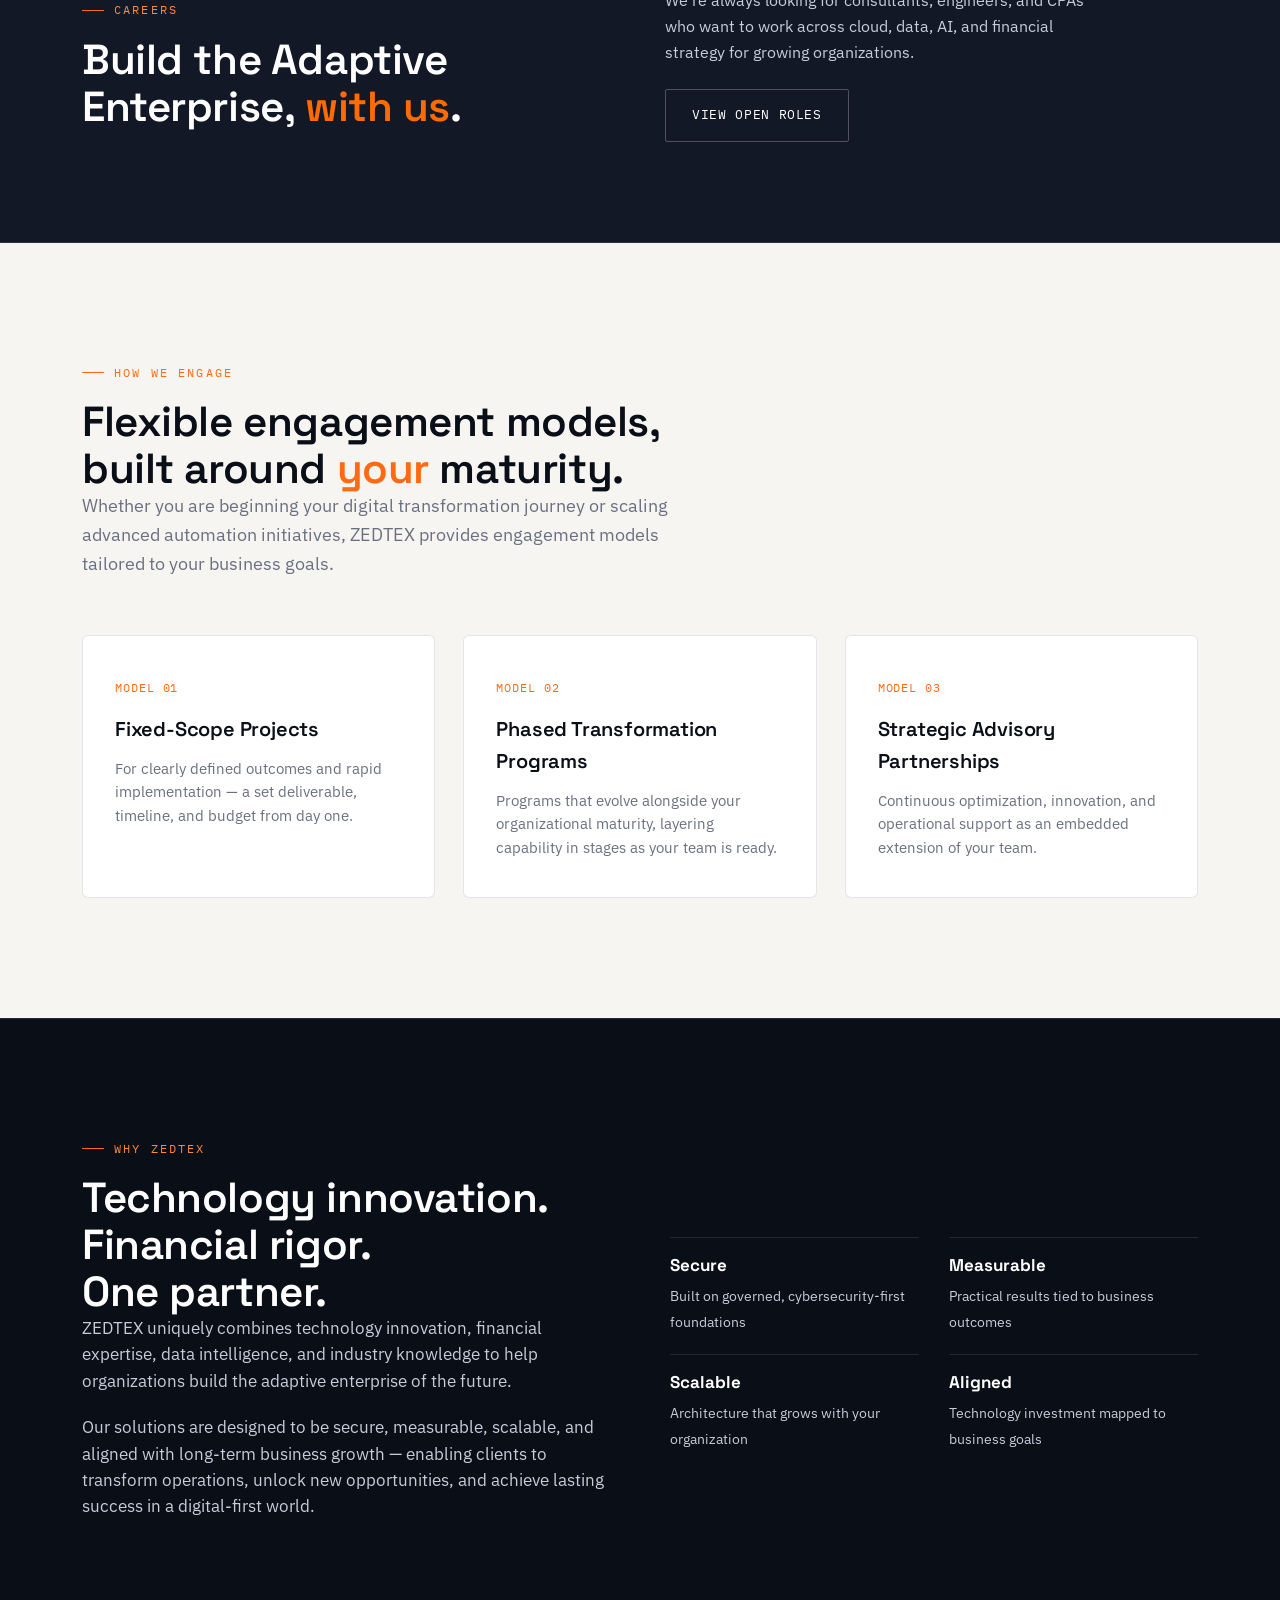
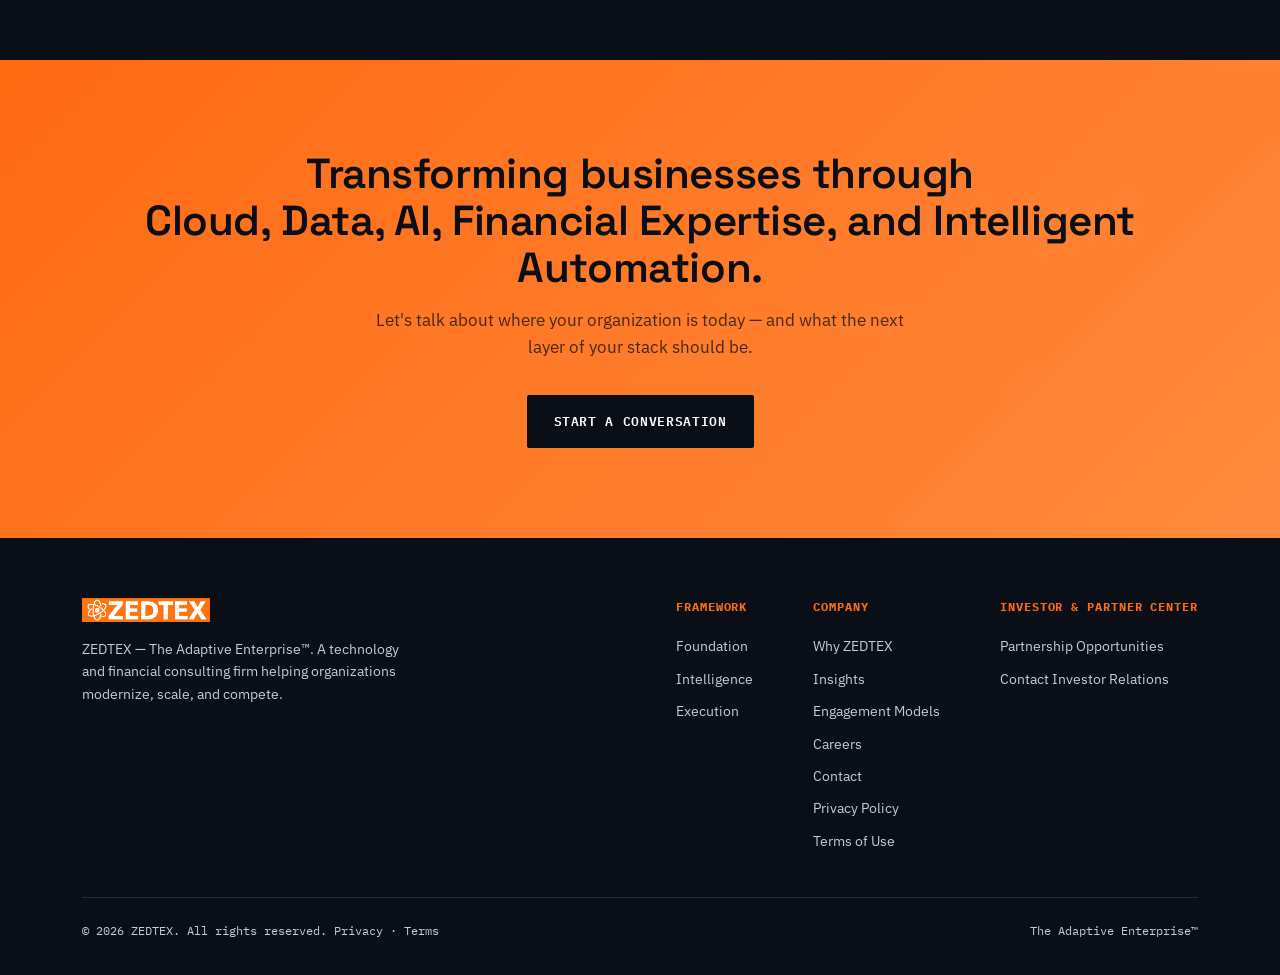
==== commit 062e6568: "Publish Insights article, GA4, and sitewide SEO for www.zedtex.us. Adds the Modern Software Developm" ====
--- a/index.html
+++ b/index.html
@@ -1,14 +1,66 @@
 <!DOCTYPE html>
 <html lang="en">
 <head>
+<!-- Google tag (gtag.js) -->
+<script async src="https://www.googletagmanager.com/gtag/js?id=G-9G9MPFSMP6"></script>
+<script>
+  window.dataLayer = window.dataLayer || [];
+  function gtag(){dataLayer.push(arguments);}
+  gtag('js', new Date());
+
+  gtag('config', 'G-9G9MPFSMP6');
+</script>
 <meta charset="UTF-8">
 <meta name="viewport" content="width=device-width, initial-scale=1.0">
-<title>ZEDTEX — The Adaptive Enterprise</title>
-<meta name="description" content="ZEDTEX helps organizations build adaptive, intelligent, scalable businesses through cloud, data, AI, financial expertise, and intelligent automation.">
+<title>ZEDTEX | Technology &amp; Financial Consulting</title>
+<meta name="description" content="ZEDTEX helps mid-market firms in logistics, eCommerce, supply chain, and healthcare build adaptive enterprises with cloud, data, AI, and financial expertise.">
+<meta name="author" content="ZEDTEX">
+<meta name="robots" content="index,follow">
+<meta name="theme-color" content="#0A0E17">
+<link rel="canonical" href="https://www.zedtex.us/">
+<link rel="icon" href="/favicon.ico" sizes="any">
+<link rel="apple-touch-icon" href="assets/apple-touch-icon.png">
+<meta property="og:type" content="website">
+<meta property="og:site_name" content="ZEDTEX">
+<meta property="og:title" content="ZEDTEX | Technology &amp; Financial Consulting">
+<meta property="og:description" content="ZEDTEX helps mid-market firms in logistics, eCommerce, supply chain, and healthcare build adaptive enterprises with cloud, data, AI, and financial expertise.">
+<meta property="og:url" content="https://www.zedtex.us/">
+<meta property="og:image" content="https://www.zedtex.us/assets/pyramid-glass.jpg">
+<meta name="twitter:card" content="summary_large_image">
+<meta name="twitter:title" content="ZEDTEX | Technology &amp; Financial Consulting">
+<meta name="twitter:description" content="ZEDTEX helps mid-market firms in logistics, eCommerce, supply chain, and healthcare build adaptive enterprises with cloud, data, AI, and financial expertise.">
+<meta name="twitter:image" content="https://www.zedtex.us/assets/pyramid-glass.jpg">
 <link rel="preconnect" href="https://fonts.googleapis.com">
 <link rel="preconnect" href="https://fonts.gstatic.com" crossorigin>
 <link href="https://fonts.googleapis.com/css2?family=Space+Grotesk:wght@500;600;700&family=IBM+Plex+Sans:wght@400;500;600&family=IBM+Plex+Mono:wght@400;500&display=swap" rel="stylesheet">
 <link rel="stylesheet" href="assets/style.css">
+<script type="application/ld+json">
+{
+  "@context": "https://schema.org",
+  "@graph": [
+    {
+      "@type": "ProfessionalService",
+      "@id": "https://www.zedtex.us/#organization",
+      "name": "ZEDTEX",
+      "alternateName": "ZEDTEX LLC",
+      "url": "https://www.zedtex.us/",
+      "logo": "https://www.zedtex.us/assets/logo.png",
+      "image": "https://www.zedtex.us/assets/pyramid-glass.jpg",
+      "email": "info@zedtex.us",
+      "description": "ZEDTEX helps mid-market firms build adaptive enterprises through cloud, data, AI, financial expertise, and intelligent automation.",
+      "areaServed": "US",
+      "knowsAbout": ["Cloud architecture", "Data platforms", "Artificial intelligence", "Financial consulting", "Intelligent automation"]
+    },
+    {
+      "@type": "WebSite",
+      "@id": "https://www.zedtex.us/#website",
+      "url": "https://www.zedtex.us/",
+      "name": "ZEDTEX",
+      "publisher": { "@id": "https://www.zedtex.us/#organization" }
+    }
+  ]
+}
+</script>
 </head>
 <body>
 
@@ -188,14 +240,16 @@
 </section>
 
 <!-- ============ INDUSTRIES ============ -->
-<section class="industries">
+<section class="industries" id="industries">
   <div class="wrap reveal">
-    <div class="eyebrow on-dark">Industries We Serve</div>
+    <h2 class="eyebrow on-dark">Industries We Serve</h2>
     <div class="chip-row">
       <span class="chip"><b>Logistics</b></span>
       <span class="chip"><b>eCommerce</b></span>
       <span class="chip"><b>Supply Chain Management</b></span>
       <span class="chip"><b>Healthcare</b></span>
+    </div>
+  </div>
 </section>
 
 <!-- ============ INSIGHTS CAROUSEL ============ -->
@@ -218,102 +272,21 @@
 
         <a class="insight-card insight-card-link" href="articles/zedtex-launches-adaptive-enterprise-framework.html">
           <div class="insight-thumb thumb-logo">
-            <img src="assets/carousel1.png" alt="ZEDTEX">
+            <img src="assets/carousel1.png" alt="ZEDTEX Adaptive Enterprise Framework">
           </div>
           <span class="tag">Announcement</span>
           <h3>ZEDTEX launches the Adaptive Enterprise Framework for mid-market operators</h3>
           <span class="insight-read">Read the article <span class="arrow" aria-hidden="true">→</span></span>
         </a>
 
-        <article class="insight-card">
-          <div class="insight-thumb thumb-b"></div>
-          <span class="tag">Research Report</span>
-          <h3>AI agents are changing how logistics teams forecast demand</h3>
-        </article>
-
-        <article class="insight-card">
-          <div class="insight-thumb thumb-c"></div>
-          <span class="tag">Perspective</span>
-          <h3>Applied automation — and how to govern it</h3>
-        </article>
-
-        <article class="insight-card">
-          <div class="insight-thumb thumb-d"></div>
+        <a class="insight-card insight-card-link" href="articles/modern-software-development.html">
+          <div class="insight-thumb thumb-logo">
+            <img src="assets/carousel2.png" alt="Modern Software Development — AI, Agile, CI/CD, and high-velocity teams">
+          </div>
           <span class="tag">Publication</span>
-          <h3>The CFO's guide to cloud migration ROI</h3>
-        </article>
-
-        <article class="insight-card">
-          <div class="insight-thumb thumb-a"></div>
-          <span class="tag">Article</span>
-          <h3>Why real-time data pipelines are the new competitive moat</h3>
-        </article>
-
-        <article class="insight-card">
-          <div class="insight-thumb thumb-b"></div>
-          <span class="tag">Blog</span>
-          <h3>Five signs your SaaS stack has outgrown your team</h3>
-        </article>
-
-        <article class="insight-card">
-          <div class="insight-thumb thumb-c"></div>
-          <span class="tag">Case Study</span>
-          <h3>How a healthcare network cut claims processing time by 40%</h3>
-        </article>
-
-        <article class="insight-card">
-          <div class="insight-thumb thumb-d"></div>
-          <span class="tag">Perspective</span>
-          <h3>Trust layers: the missing piece in enterprise AI agents</h3>
-        </article>
-
-        <article class="insight-card">
-          <div class="insight-thumb thumb-a"></div>
-          <span class="tag">Publication</span>
-          <h3>Regulatory compliance in the age of intelligent automation</h3>
-        </article>
-
-        <article class="insight-card">
-          <div class="insight-thumb thumb-b"></div>
-          <span class="tag">Article</span>
-          <h3>Supply chain visibility: from spreadsheets to predictive models</h3>
-        </article>
-
-        <article class="insight-card">
-          <div class="insight-thumb thumb-c"></div>
-          <span class="tag">Blog</span>
-          <h3>What CPAs need to know about AI-driven financial forecasting</h3>
-        </article>
-
-        <article class="insight-card">
-          <div class="insight-thumb thumb-d"></div>
-          <span class="tag">Research Report</span>
-          <h3>eCommerce personalization powered by predictive analytics</h3>
-        </article>
-
-        <article class="insight-card">
-          <div class="insight-thumb thumb-a"></div>
-          <span class="tag">Perspective</span>
-          <h3>The Adaptive Enterprise: a framework for continuous transformation</h3>
-        </article>
-
-        <article class="insight-card">
-          <div class="insight-thumb thumb-b"></div>
-          <span class="tag">Case Study</span>
-          <h3>Cloud modernization for a logistics operator, in 90 days</h3>
-        </article>
-
-        <article class="insight-card">
-          <div class="insight-thumb thumb-c"></div>
-          <span class="tag">Publication</span>
-          <h3>Building governance frameworks for autonomous AI agents</h3>
-        </article>
-
-        <article class="insight-card">
-          <div class="insight-thumb thumb-d"></div>
-          <span class="tag">Article</span>
-          <h3>From data lake to decision engine: a practical roadmap</h3>
-        </article>
+          <h3>Modern Software Development: building adaptive, high-velocity teams in the age of AI</h3>
+          <span class="insight-read">Read the article <span class="arrow" aria-hidden="true">→</span></span>
+        </a>
 
       </div>
     </div>
@@ -411,18 +384,18 @@
           <a href="#engage">Engagement Models</a>
           <a href="#careers">Careers</a>
           <a href="#contact">Contact</a>
+          <a href="privacy.html">Privacy Policy</a>
+          <a href="terms.html">Terms of Use</a>
         </div>
         <div class="foot-col">
-          <b>Investor & Partner Center</b>
-          <a href="#why">Partnership Opportunities</a>
-          <a href="#insights">Investor FAQs</a>
-          <a href="#engage">Contact Investor Relations</a>
-                    
+          <b>Investor &amp; Partner Center</b>
+          <a href="#contact" class="js-open-contact">Partnership Opportunities</a>
+          <a href="#contact" class="js-open-contact">Contact Investor Relations</a>
         </div>
       </div>
     </div>
     <div class="foot-bottom">
-      <span>© 2026 ZEDTEX. All rights reserved.</span>
+      <span>© 2026 ZEDTEX. All rights reserved. <a href="privacy.html">Privacy</a> · <a href="terms.html">Terms</a></span>
       <span>The Adaptive Enterprise™</span>
     </div>
   </div>
--- a/assets/style.css
+++ b/assets/style.css
@@ -1,6 +1,6 @@
 /* ================================
    ZEDTEX — The Adaptive Enterprise
-   Design tokens
+   Design tokens   Changes made on 2026-07-29
 ================================= */
 :root{
   --ink:        #0A0E17;   /* primary dark bg */
@@ -330,6 +330,13 @@
 
 /* ---------- Industries ---------- */
 .industries{ padding:70px 0; background:var(--ink-2); border-top:1px solid var(--line-dark); }
+.industries h2.eyebrow{
+  font-weight:500;
+  color:var(--orange-2);
+  font-size:12px;
+  line-height:1.4;
+  letter-spacing:0.18em;
+}
 .chip-row{ display:flex; flex-wrap:wrap; gap:14px; }
 .chip{
   font-family:var(--f-mono); font-size:12.5px; letter-spacing:0.04em; text-transform:uppercase;
@@ -566,6 +573,8 @@
 .foot-col a{ display:block; color:var(--mist); font-size:14px; padding:5px 0; }
 .foot-col a:hover{ color:#fff; }
 .foot-bottom{ display:flex; justify-content:space-between; padding-top:24px; font-family:var(--f-mono); font-size:11.5px; color:var(--mist); flex-wrap:wrap; gap:10px; }
+.foot-bottom a{ color:var(--mist); }
+.foot-bottom a:hover{ color:#fff; }
 
 /* ================================
    Article Pages (assets/../articles/*.html)
@@ -597,6 +606,15 @@
   font-family:var(--f-mono); font-size:12px; color:var(--mist); text-transform:uppercase; letter-spacing:0.04em;
 }
 .article-meta b{ color:#fff; font-family:var(--f-display); text-transform:none; letter-spacing:0; font-size:14px; }
+.article-tags{
+  display:flex; flex-wrap:wrap; gap:8px;
+  margin-top:22px;
+}
+.article-tags span{
+  font-family:var(--f-mono); font-size:11px; letter-spacing:0.04em;
+  color:var(--orange-2); border:1px solid rgba(255,106,18,0.35);
+  border-radius:30px; padding:5px 12px;
+}
 
 .article-body{ background:var(--paper); padding:80px 0 60px; }
 .article-body-inner{ max-width:720px; margin:0 auto; }
@@ -614,6 +632,27 @@
   content:'—'; position:absolute; left:0; color:var(--orange); font-family:var(--f-mono);
 }
 .article-body-inner ul li b{ color:var(--ink); }
+.article-figure{
+  margin:32px 0 44px;
+  border-radius:6px;
+  overflow:hidden;
+  border:1px solid var(--line-light);
+  background:#fff;
+}
+.article-figure img{
+  width:100%;
+  height:auto;
+  display:block;
+}
+.article-figure figcaption{
+  font-family:var(--f-mono);
+  font-size:12px;
+  letter-spacing:0.02em;
+  color:var(--slate-soft);
+  padding:12px 16px 14px;
+  border-top:1px solid var(--line-light);
+  line-height:1.45;
+}
 .article-pull{
   border-left:3px solid var(--orange);
   padding:6px 0 6px 24px;
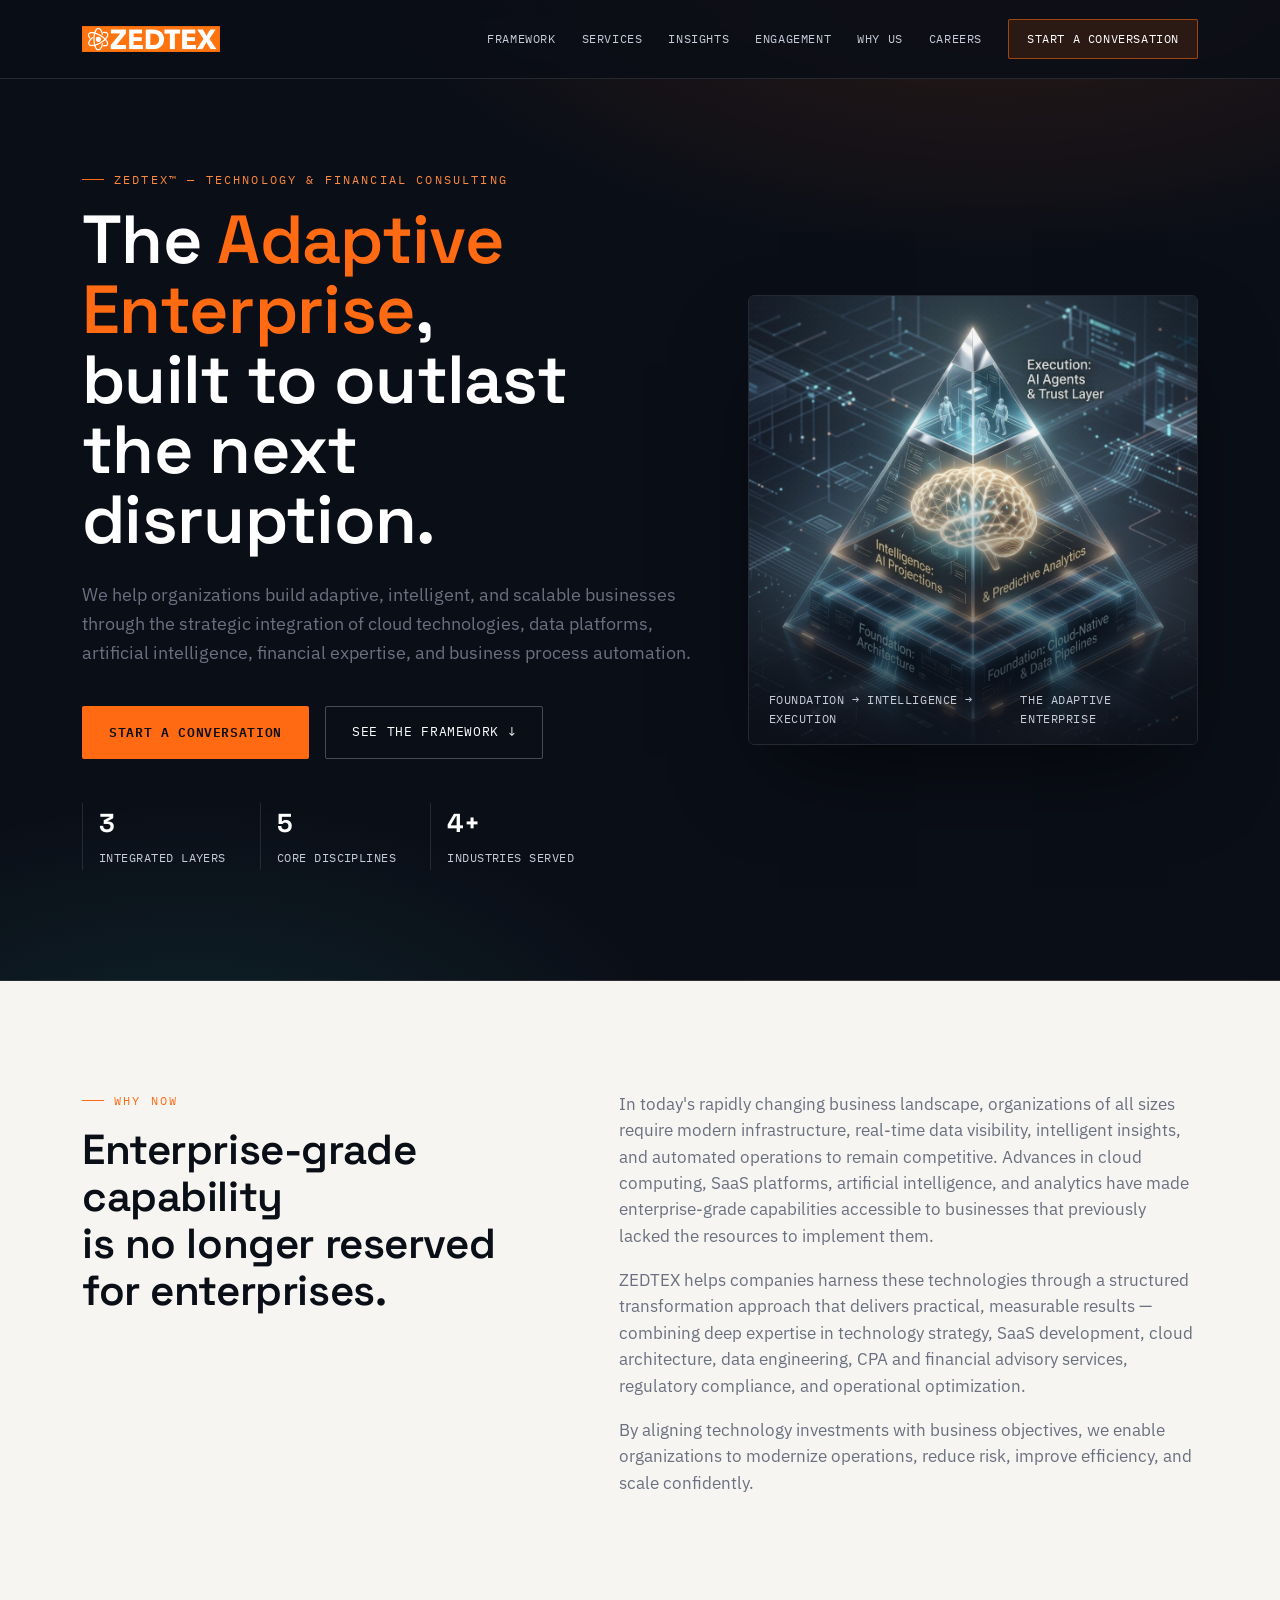
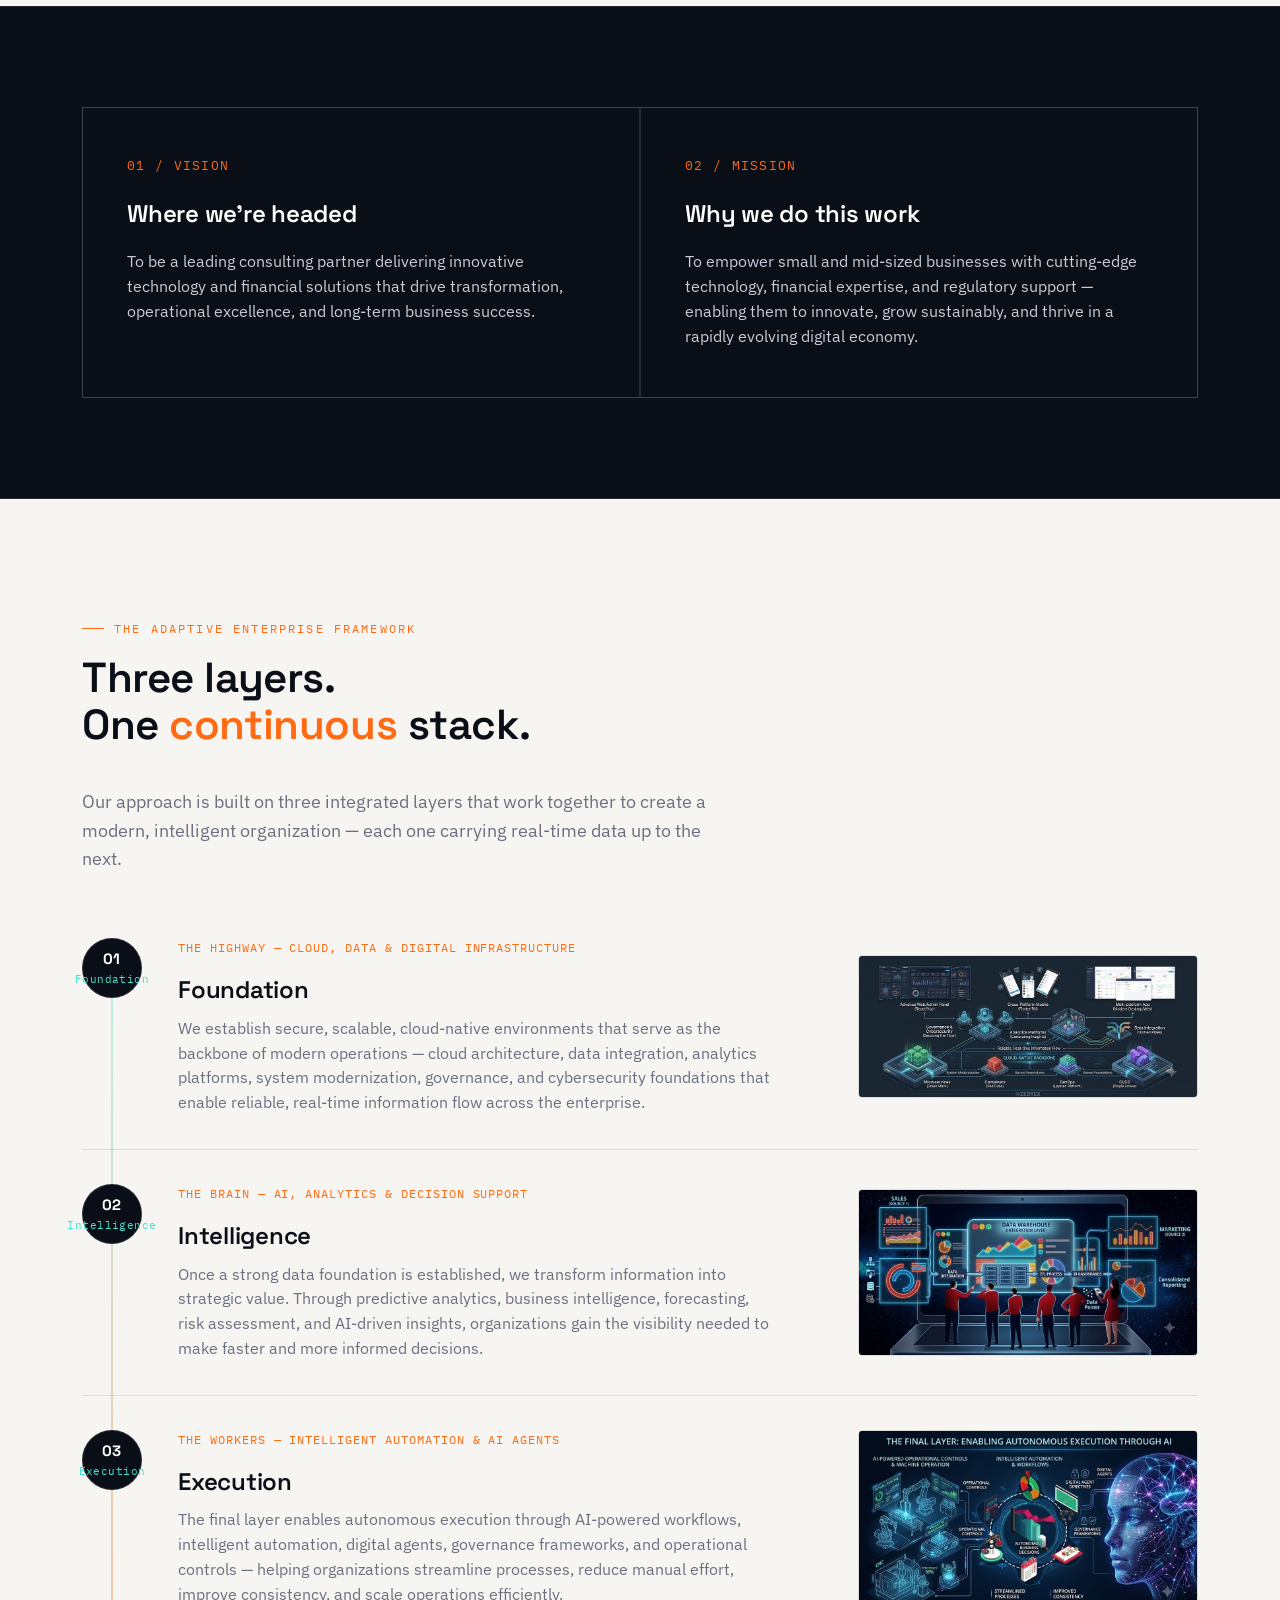
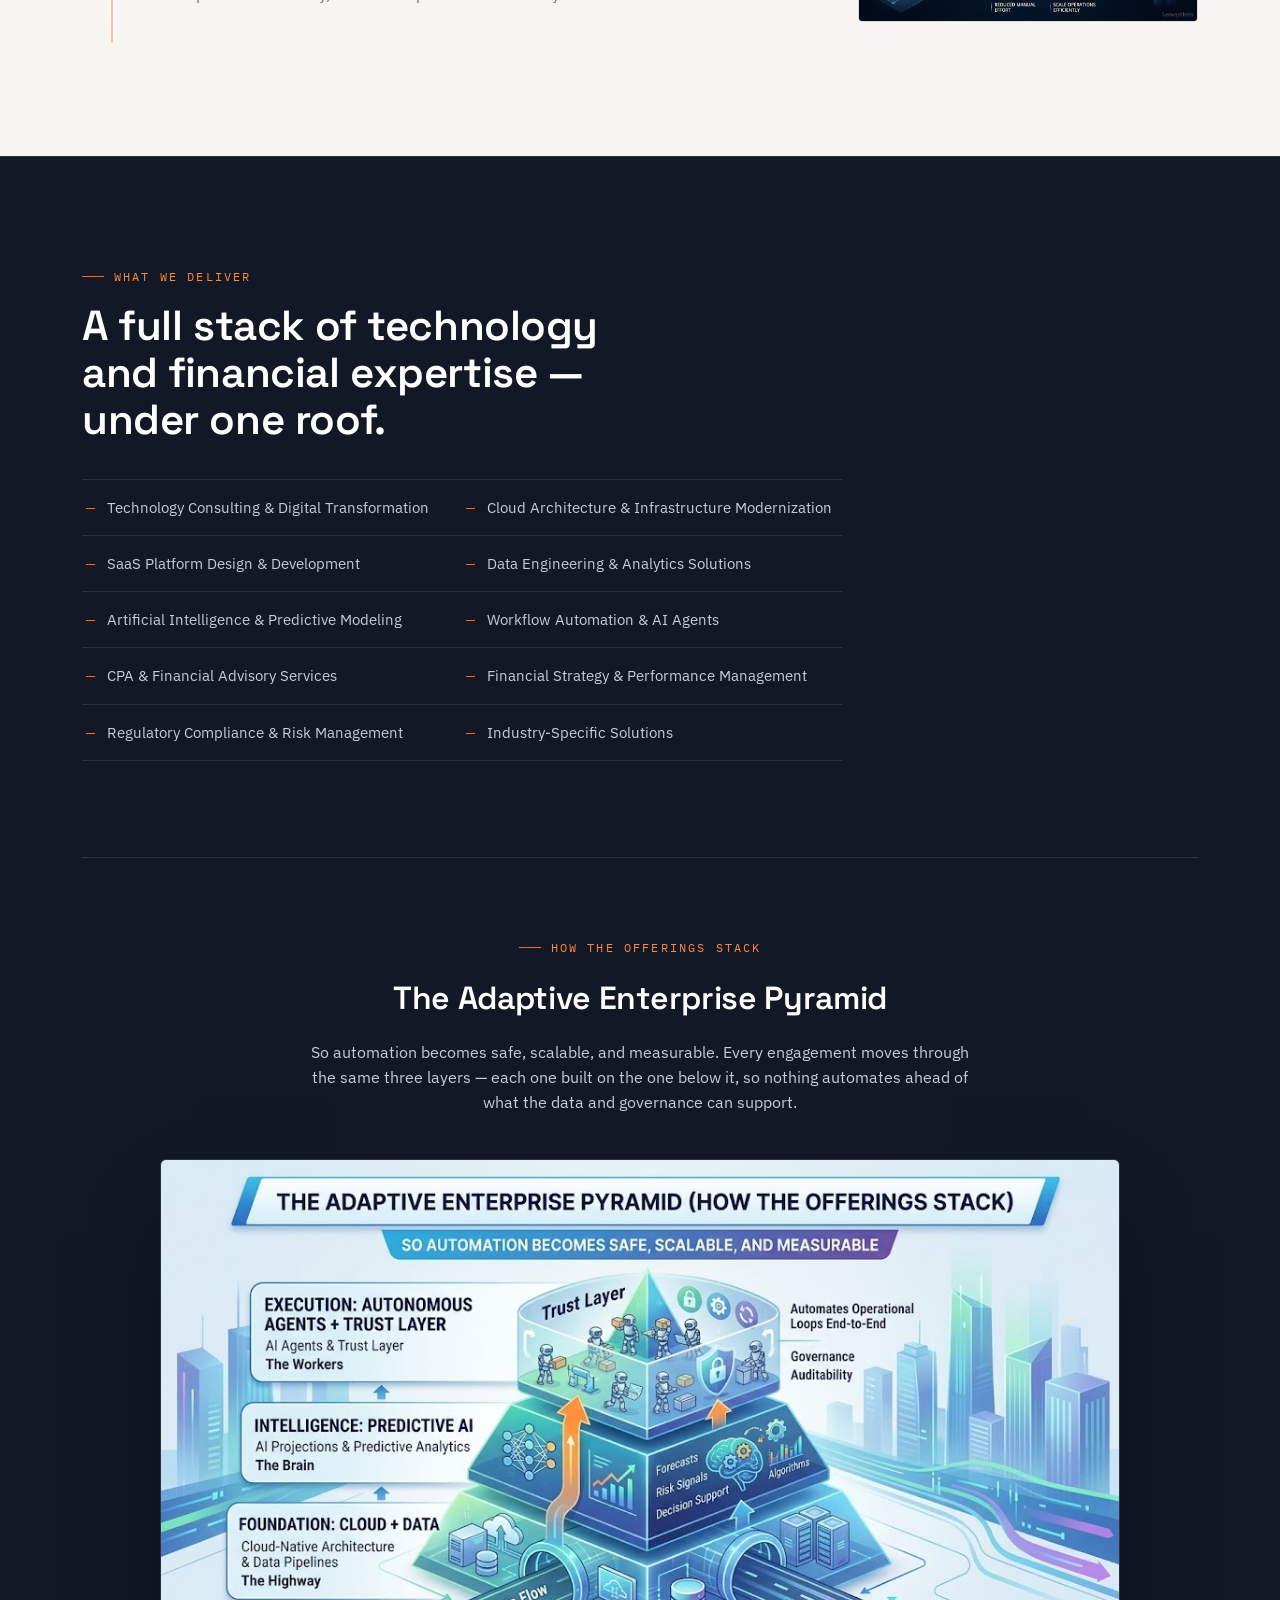
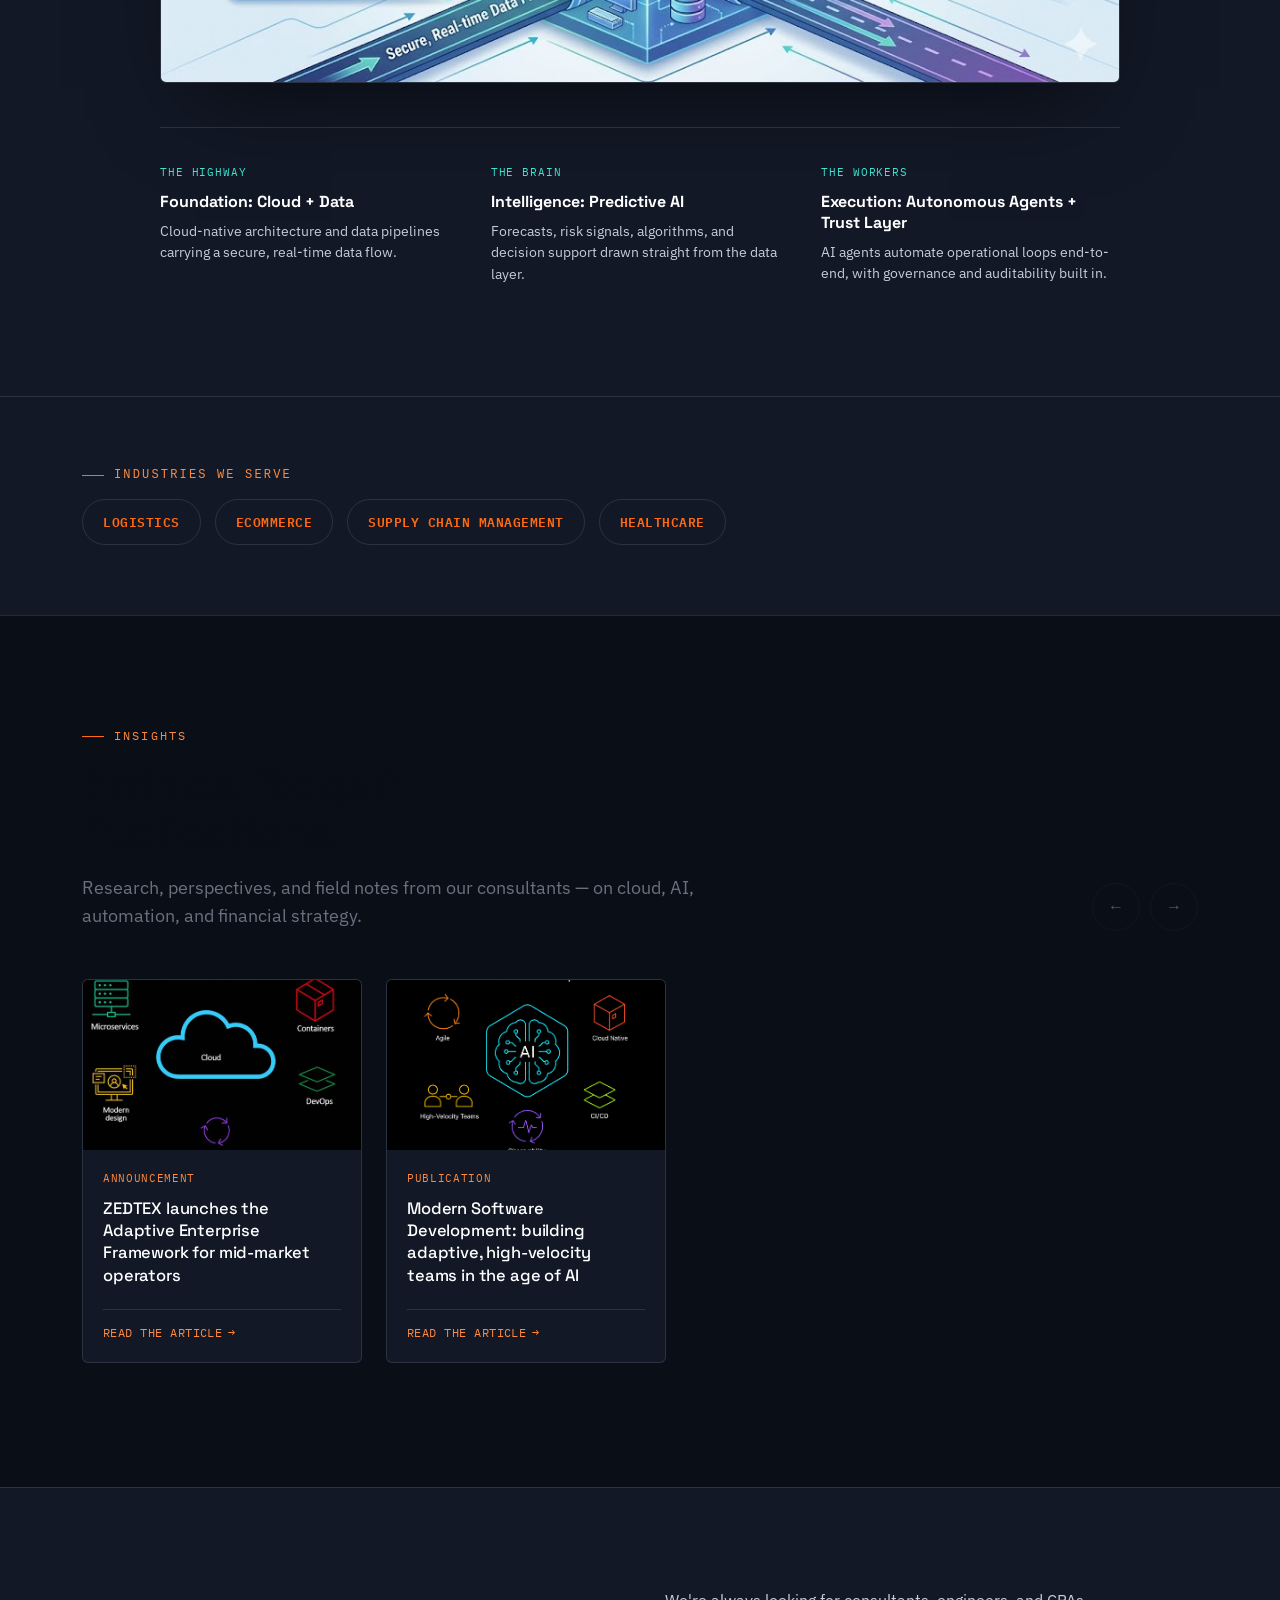
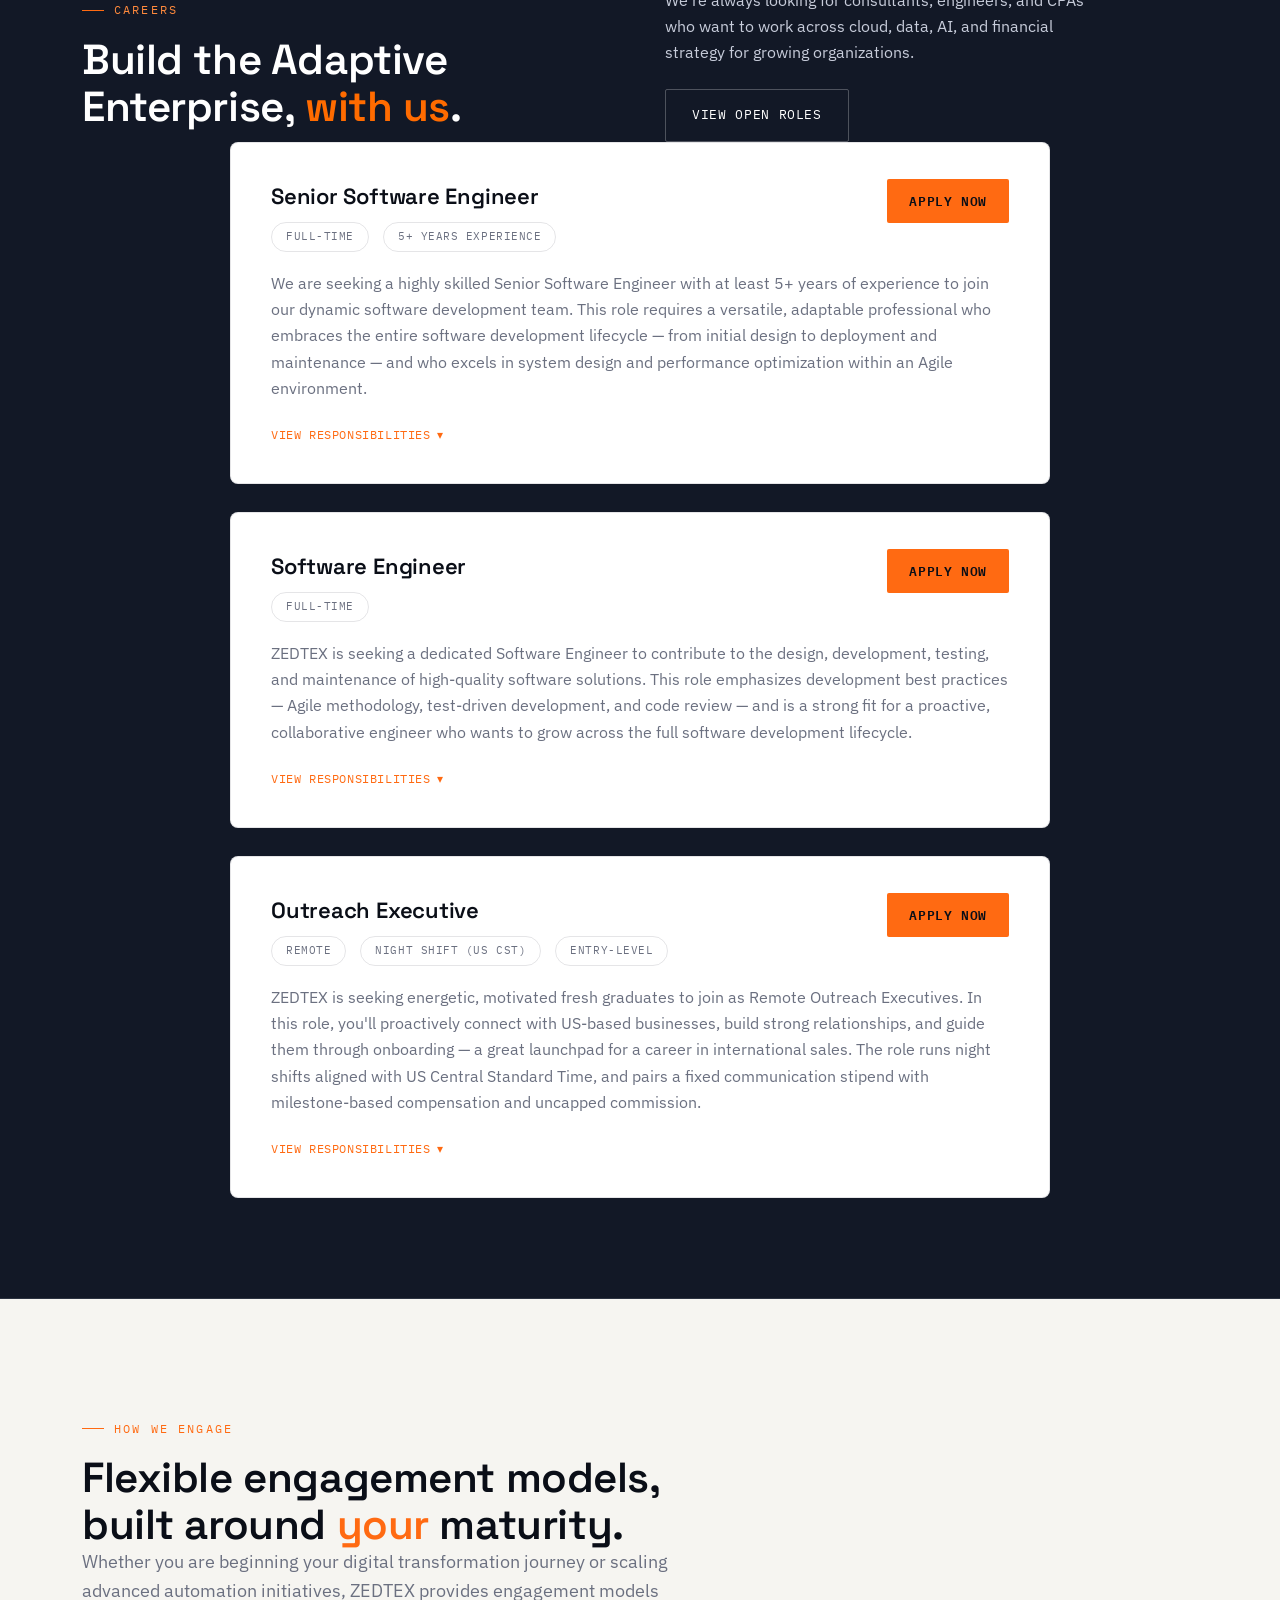
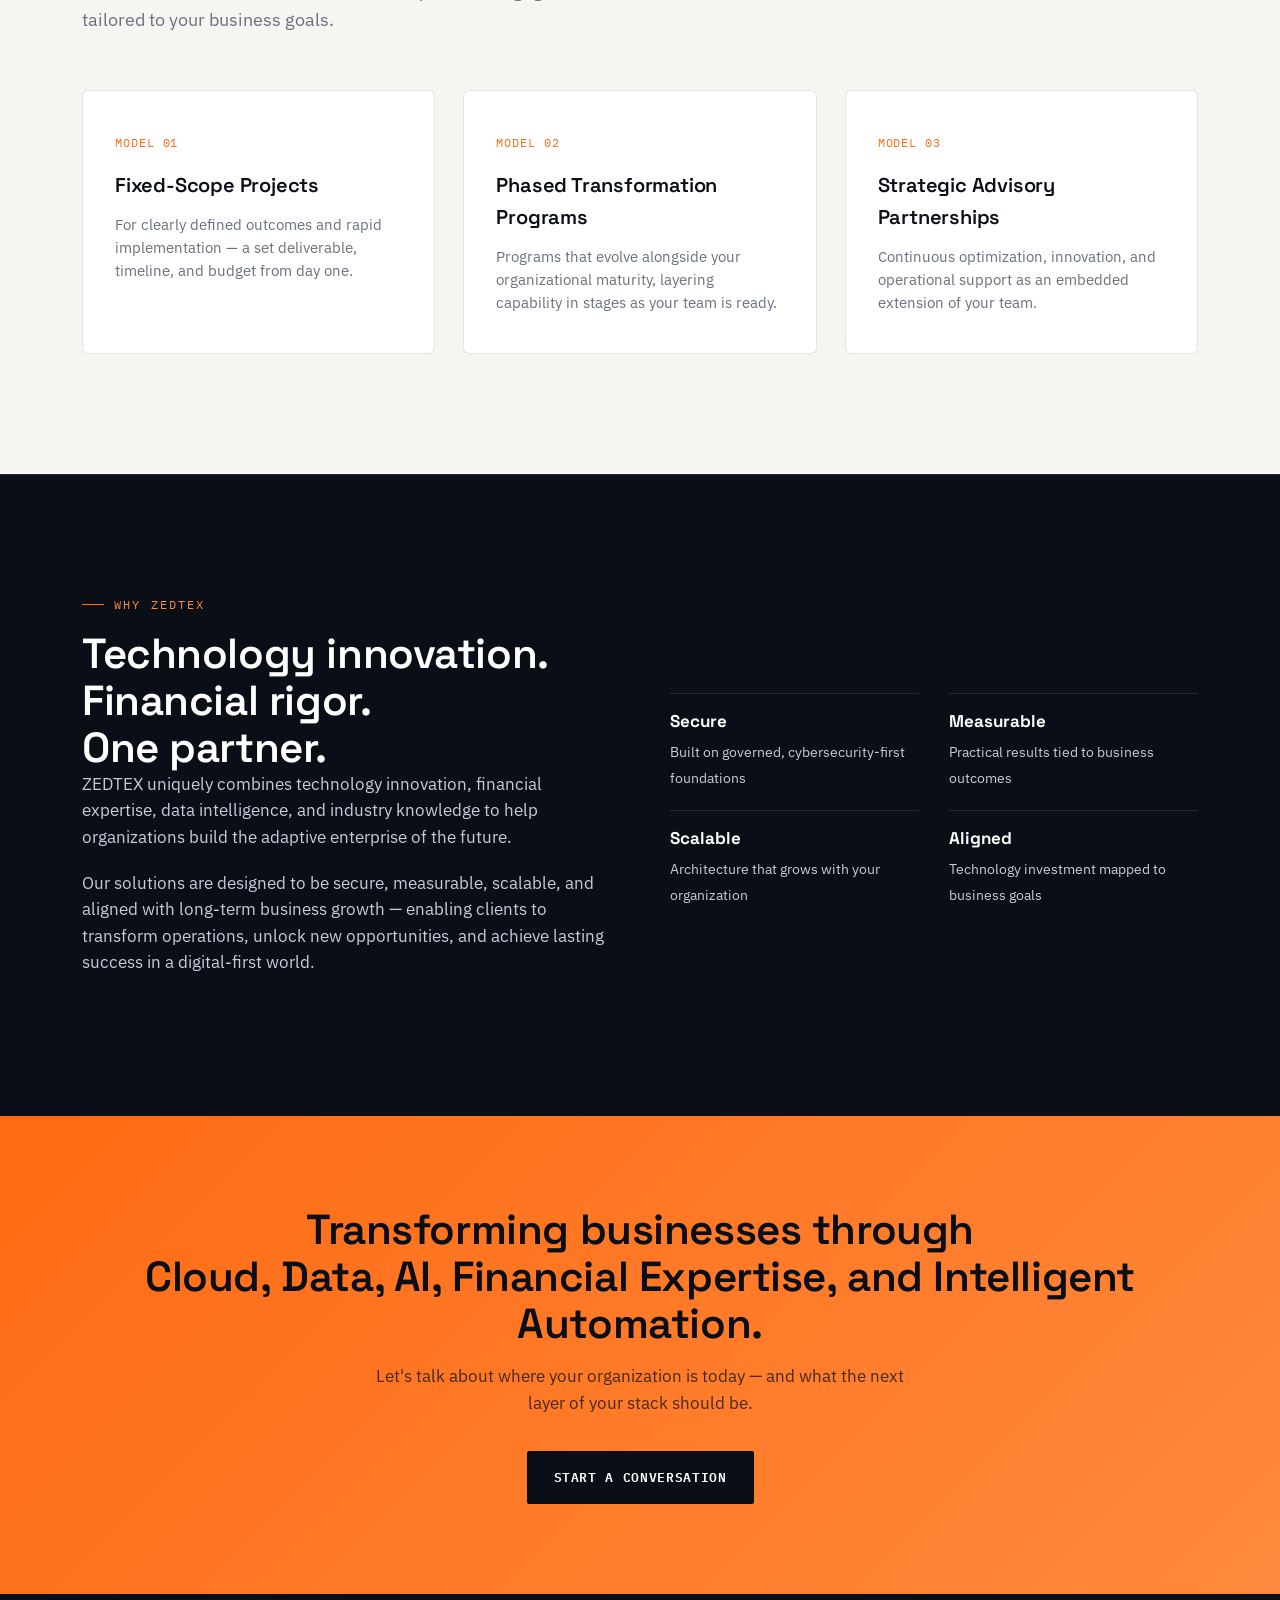
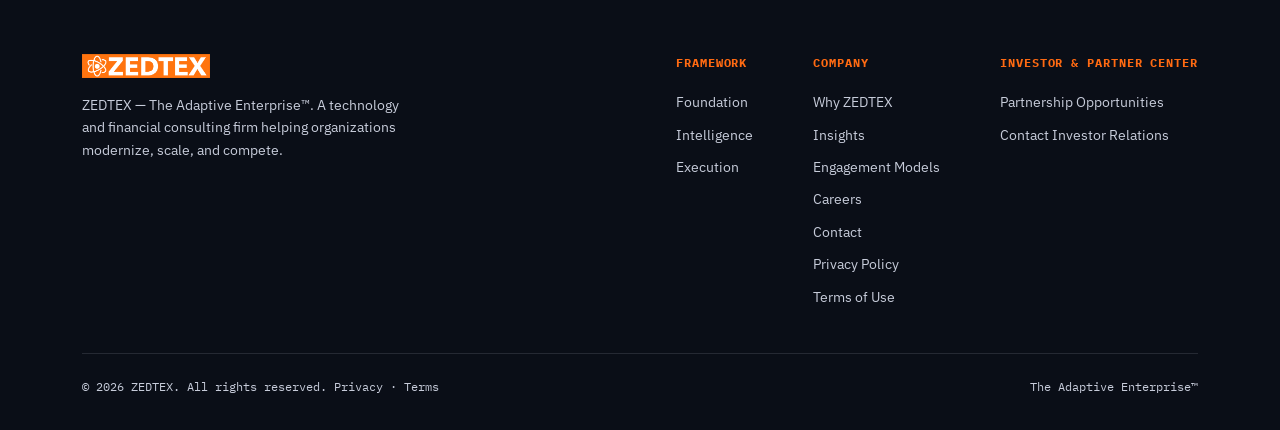
==== commit fc74fd7c: "reposted job paged" ====
--- a/index.html
+++ b/index.html
@@ -295,14 +295,92 @@
 
 <!-- ============ CAREERS ============ -->
 <section class="careers" id="careers">
-  <div class="wrap careers-grid reveal">
-    <div>
-      <div class="eyebrow on-dark">Careers</div>
-      <h2 class="text-white">Build the Adaptive<br>Enterprise, <span class="accent-orange">with us</span>.</h2>
-    </div>
-    <div class="careers-copy">
-      <p>We're always looking for consultants, engineers, and CPAs who want to work across cloud, data, AI, and financial strategy for growing organizations.</p>
-      <a href="open-positions.html" class="btn btn-ghost">View Open Roles</a>
+  <div class="wrap">
+    <div class="careers-grid reveal">
+      <div>
+        <div class="eyebrow on-dark">Careers</div>
+        <h2 class="text-white">Build the Adaptive<br>Enterprise, <span class="accent-orange">with us</span>.</h2>
+      </div>
+      <div class="careers-copy">
+        <p>We're always looking for consultants, engineers, and CPAs who want to work across cloud, data, AI, and financial strategy for growing organizations.</p>
+        <a href="open-positions.html" class="btn btn-ghost">View Open Roles</a>
+      </div>
+    </div>
+
+    <div class="jobs-list careers-jobs reveal">
+      <article class="job-card">
+        <div class="job-head">
+          <div>
+            <h3 class="job-title">Senior Software Engineer</h3>
+            <div class="job-meta">
+              <span>Full-Time</span>
+              <span>5+ Years Experience</span>
+            </div>
+          </div>
+          <a class="job-apply" href="mailto:career@zedtex.us?subject=Application%20for%20Senior%20Software%20Engineer&body=Hi%20ZEDTEX%20team%2C%0D%0A%0D%0AI%27d%20like%20to%20apply%20for%20the%20Senior%20Software%20Engineer%20role.%0D%0A%0D%0AName%3A%20%0D%0APhone%3A%20%0D%0ALinkedIn%2FPortfolio%3A%20%0D%0A%0D%0APlease%20find%20my%20resume%20attached.%0D%0A%0D%0AThanks%2C">Apply Now</a>
+        </div>
+        <p>We are seeking a highly skilled Senior Software Engineer with at least 5+ years of experience to join our dynamic software development team. This role requires a versatile, adaptable professional who embraces the entire software development lifecycle — from initial design to deployment and maintenance — and who excels in system design and performance optimization within an Agile environment.</p>
+        <button class="job-toggle" aria-expanded="false">View responsibilities <span class="chev" aria-hidden="true">▾</span></button>
+        <ul class="job-responsibilities">
+          <li>Design and implement scalable, high-performance software systems according to business and technical requirements.</li>
+          <li>Participate actively in sprint planning sessions, ensuring accurate estimation and timely delivery of user stories and tasks.</li>
+          <li>Conduct rigorous code reviews to maintain code quality, security, and adherence to established best practices.</li>
+          <li>Optimize software performance through profiling, analysis, and refactoring to improve responsiveness and efficiency.</li>
+          <li>Promote and uphold Agile methodologies, encouraging continuous integration and continuous deployment practices.</li>
+          <li>Stay current with emerging technologies and industry trends to evaluate and integrate relevant tools and approaches.</li>
+          <li>Identify and resolve technical challenges proactively, ensuring minimal disruption to project timelines.</li>
+          <li>Document system designs, architecture decisions, and coding standards to facilitate team communication and onboarding.</li>
+        </ul>
+      </article>
+
+      <article class="job-card">
+        <div class="job-head">
+          <div>
+            <h3 class="job-title">Software Engineer</h3>
+            <div class="job-meta">
+              <span>Full-Time</span>
+            </div>
+          </div>
+          <a class="job-apply" href="mailto:career@zedtex.us?subject=Application%20for%20Software%20Engineer&body=Hi%20ZEDTEX%20team%2C%0D%0A%0D%0AI%27d%20like%20to%20apply%20for%20the%20Software%20Engineer%20role.%0D%0A%0D%0AName%3A%20%0D%0APhone%3A%20%0D%0ALinkedIn%2FPortfolio%3A%20%0D%0A%0D%0APlease%20find%20my%20resume%20attached.%0D%0A%0D%0AThanks%2C">Apply Now</a>
+        </div>
+        <p>ZEDTEX is seeking a dedicated Software Engineer to contribute to the design, development, testing, and maintenance of high-quality software solutions. This role emphasizes development best practices — Agile methodology, test-driven development, and code review — and is a strong fit for a proactive, collaborative engineer who wants to grow across the full software development lifecycle.</p>
+        <button class="job-toggle" aria-expanded="false">View responsibilities <span class="chev" aria-hidden="true">▾</span></button>
+        <ul class="job-responsibilities">
+          <li>Develop, test, and maintain reliable repositories following the full development lifecycle.</li>
+          <li>Implement test-driven development practices to ensure code quality and reduce defects.</li>
+          <li>Participate in code reviews to uphold coding standards, identify issues, and share knowledge with peers.</li>
+          <li>Collaborate with product managers, designers, and other engineers to deliver features according to requirements.</li>
+          <li>Apply Agile methodology principles by actively engaging in sprint planning, daily stand-ups, and retrospectives.</li>
+          <li>Document software design, code changes, and processes to maintain clear technical records.</li>
+          <li>Adhere to company policies, security standards, and quality assurance processes throughout the development cycle.</li>
+        </ul>
+      </article>
+
+      <article class="job-card">
+        <div class="job-head">
+          <div>
+            <h3 class="job-title">Outreach Executive</h3>
+            <div class="job-meta">
+              <span>Remote</span>
+              <span>Night Shift (US CST)</span>
+              <span>Entry-Level</span>
+            </div>
+          </div>
+          <a class="job-apply" href="mailto:career@zedtex.us?subject=Application%20for%20Outreach%20Executive&body=Hi%20ZEDTEX%20team%2C%0D%0A%0D%0AI%27d%20like%20to%20apply%20for%20the%20Outreach%20Executive%20role.%0D%0A%0D%0AName%3A%20%0D%0APhone%3A%20%0D%0ALinkedIn%2FPortfolio%3A%20%0D%0A%0D%0APlease%20find%20my%20resume%20attached.%0D%0A%0D%0AThanks%2C">Apply Now</a>
+        </div>
+        <p>ZEDTEX is seeking energetic, motivated fresh graduates to join as Remote Outreach Executives. In this role, you'll proactively connect with US-based businesses, build strong relationships, and guide them through onboarding — a great launchpad for a career in international sales. The role runs night shifts aligned with US Central Standard Time, and pairs a fixed communication stipend with milestone-based compensation and uncapped commission.</p>
+        <button class="job-toggle" aria-expanded="false">View responsibilities <span class="chev" aria-hidden="true">▾</span></button>
+        <ul class="job-responsibilities">
+          <li>Initiate outbound calls and messages to US-based businesses to generate new business leads.</li>
+          <li>Build authentic relationships with prospective clients by understanding their needs and offering tailored onboarding assistance.</li>
+          <li>Guide interested businesses through all stages of the onboarding process to ensure a smooth, positive experience.</li>
+          <li>Maintain organized, accurate records of all lead interactions, managing the pipeline from initial contact through final sign-up in the CRM.</li>
+          <li>Coordinate outreach activities during night shifts to align with US Central Standard Time and maximize engagement.</li>
+          <li>Utilize CRM tools, including HubSpot, to track progress, update contact information, and monitor lead status.</li>
+          <li>Collaborate with internal teams to provide feedback on customer needs and improve engagement and onboarding workflows.</li>
+          <li>Participate in training sessions to stay knowledgeable about the US market and enhance sales technique.</li>
+        </ul>
+      </article>
     </div>
   </div>
 </section>
@@ -430,10 +508,12 @@
         <textarea name="message" id="cf-message" rows="4" required></textarea>
       </label>
 
+      <div id="contactTurnstile" class="contact-turnstile"></div>
+
       <div class="modal-error" id="contactError" hidden>Please fill in your name, email, and message.</div>
 
       <button type="submit" class="btn btn-primary modal-submit">Send Message</button>
-      <p class="modal-note">This opens your email app with your message pre-filled, addressed to info@zedtex.us — just hit send from there.</p>
+      <p class="modal-note">Send Message delivers your note to the ZEDTEX team at info@zedtex.us. We reply to the email address you enter.</p>
     </form>
   </div>
 </div>
--- a/assets/style.css
+++ b/assets/style.css
@@ -409,8 +409,29 @@
   background:rgba(255,80,80,0.08); border:1px solid rgba(255,80,80,0.25);
   padding:10px 12px; border-radius:4px;
 }
+.modal-success{
+  font-size:14.5px; line-height:1.55; color:#fff;
+  background:rgba(63,227,208,0.08); border:1px solid rgba(63,227,208,0.35);
+  padding:14px; border-radius:4px;
+}
+.modal-form.is-sent > label,
+.modal-form.is-sent > .modal-submit,
+.modal-form.is-sent > .modal-note,
+.modal-form.is-sent > .modal-error,
+.modal-form.is-sent > .contact-turnstile{ display:none; }
+.contact-turnstile{
+  display:flex; justify-content:center; align-items:center;
+  min-height:78px; padding:10px 8px;
+  background:var(--ink); border:1px solid var(--line-dark); border-radius:4px;
+}
+.contact-turnstile iframe{ max-width:100%; }
 .modal-submit{ justify-content:center; margin-top:6px; }
+.modal-submit:disabled{ opacity:0.7; cursor:progress; }
 .modal-note{ font-size:12.5px; color:var(--mist); text-align:center; margin-top:4px; }
+.hp-field{
+  position:absolute; width:1px; height:1px; padding:0; margin:-1px;
+  overflow:hidden; clip:rect(0,0,0,0); white-space:nowrap; border:0;
+}
 
 @media (max-width:480px){
   .modal{ padding:32px 22px 26px; }
@@ -515,6 +536,7 @@
 .careers{ background:var(--ink-2); padding:100px 0; border-top:1px solid var(--line-dark); border-bottom:1px solid var(--line-dark); }
 .careers-grid{ display:grid; grid-template-columns:1fr 1fr; gap:50px; align-items:center; }
 .careers-copy p{ color:var(--mist); font-size:16px; margin-bottom:24px; max-width:440px; }
+.careers-jobs{ margin-top:64px; }
 @media (max-width:760px){ .careers-grid{ grid-template-columns:1fr; } }
 /* Fix visibility by setting main text to white */
 .careers h2, 
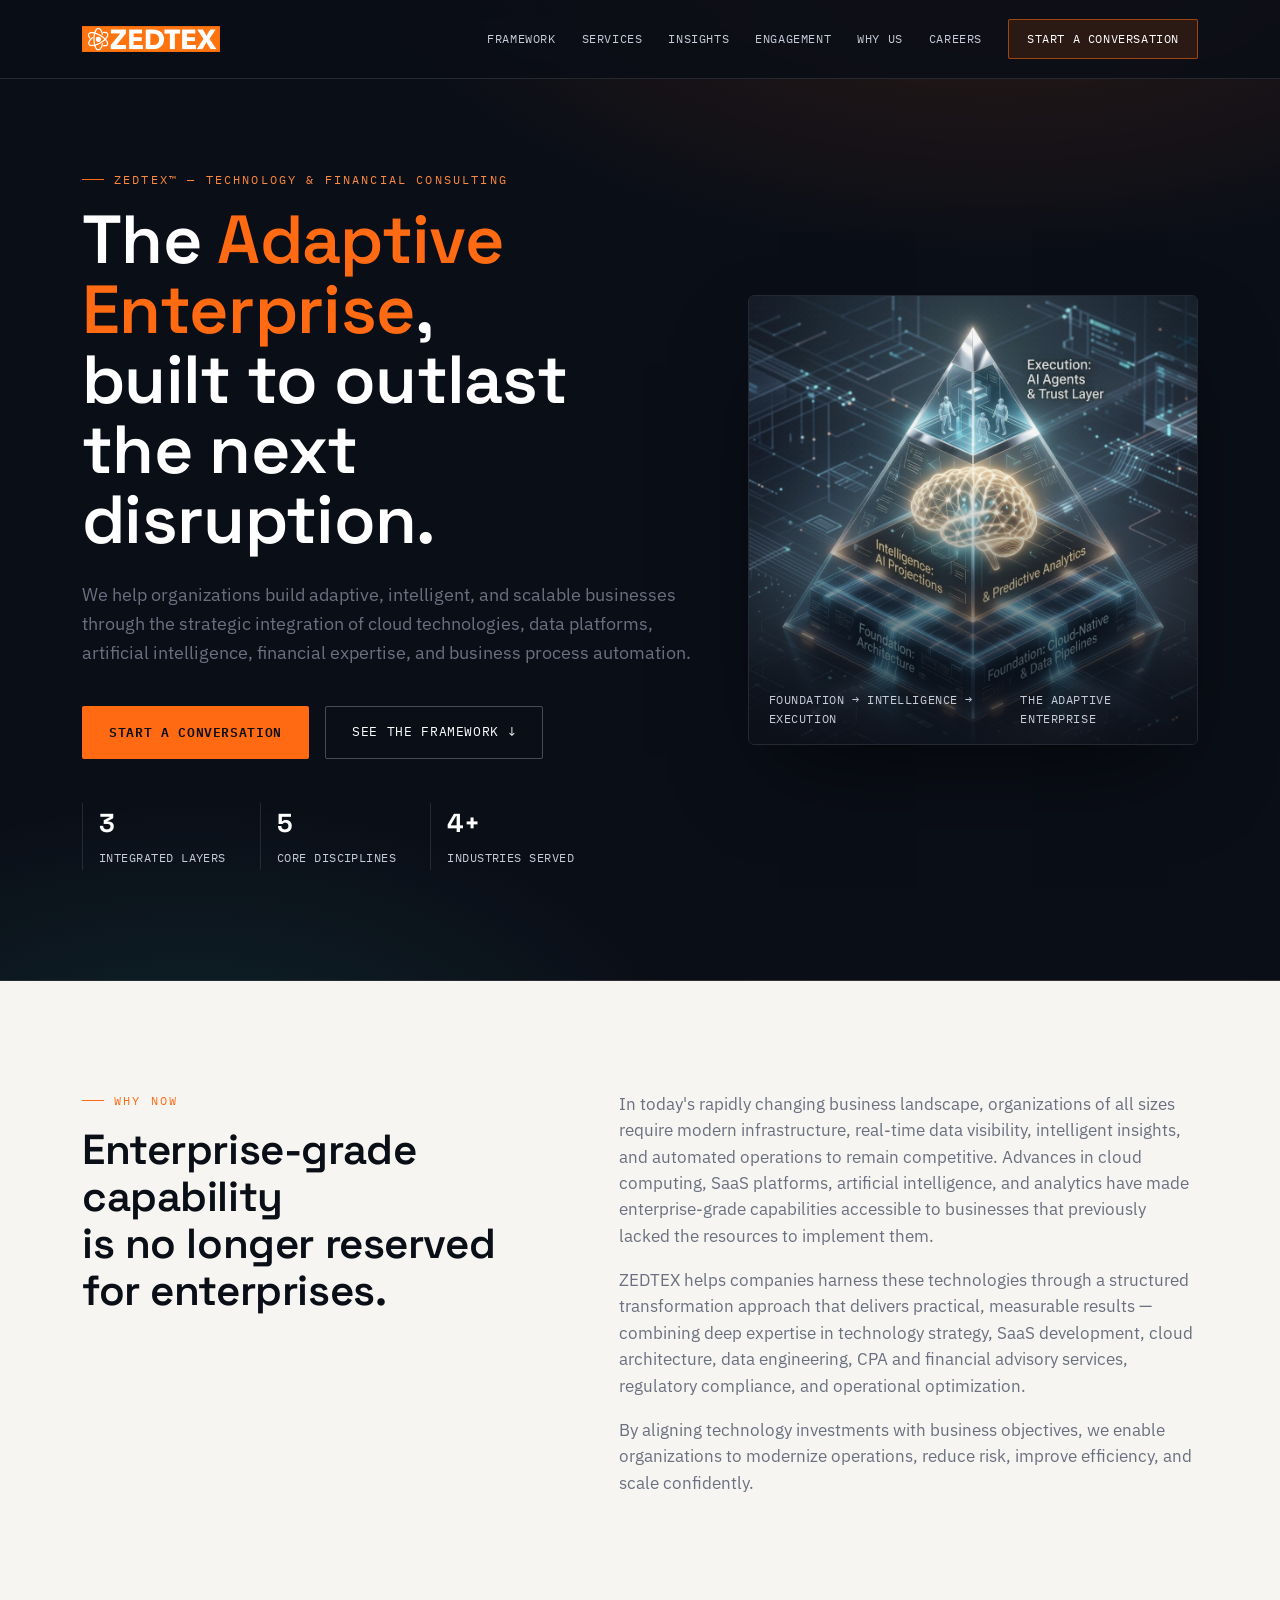
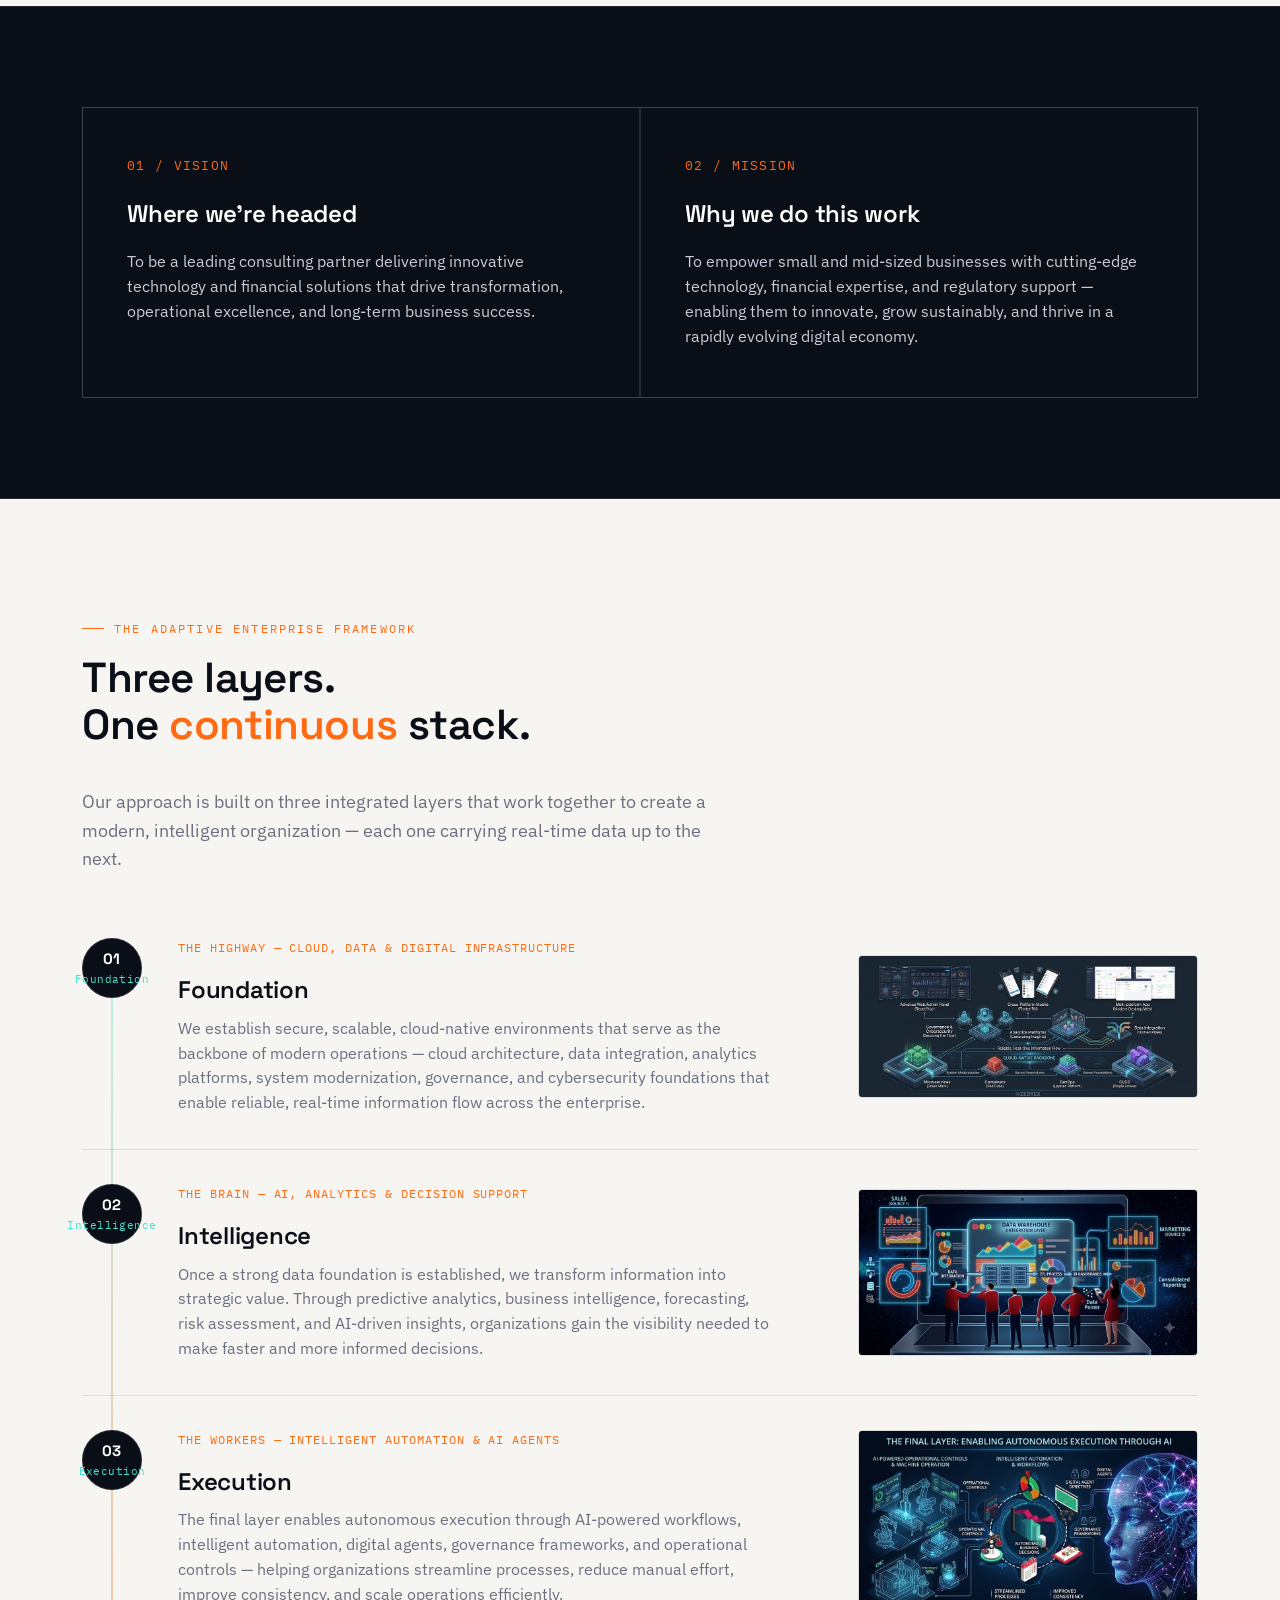
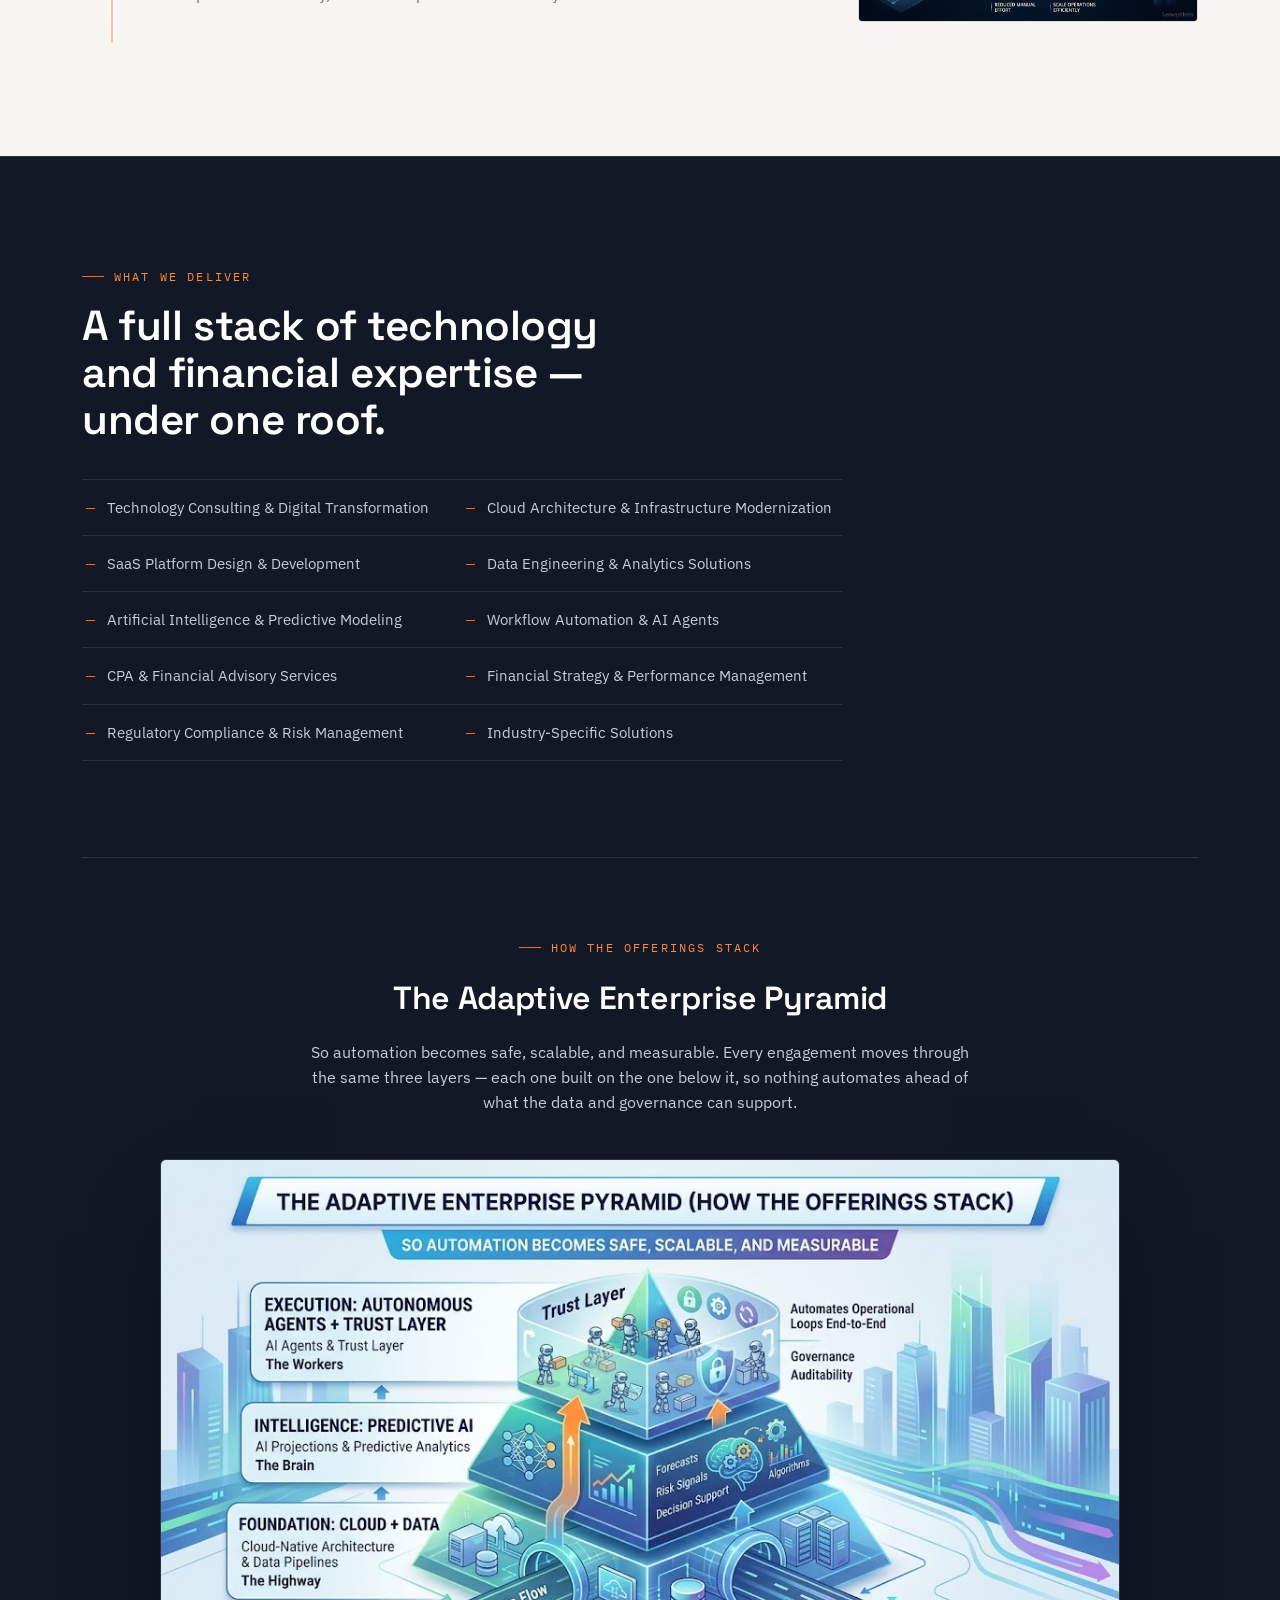
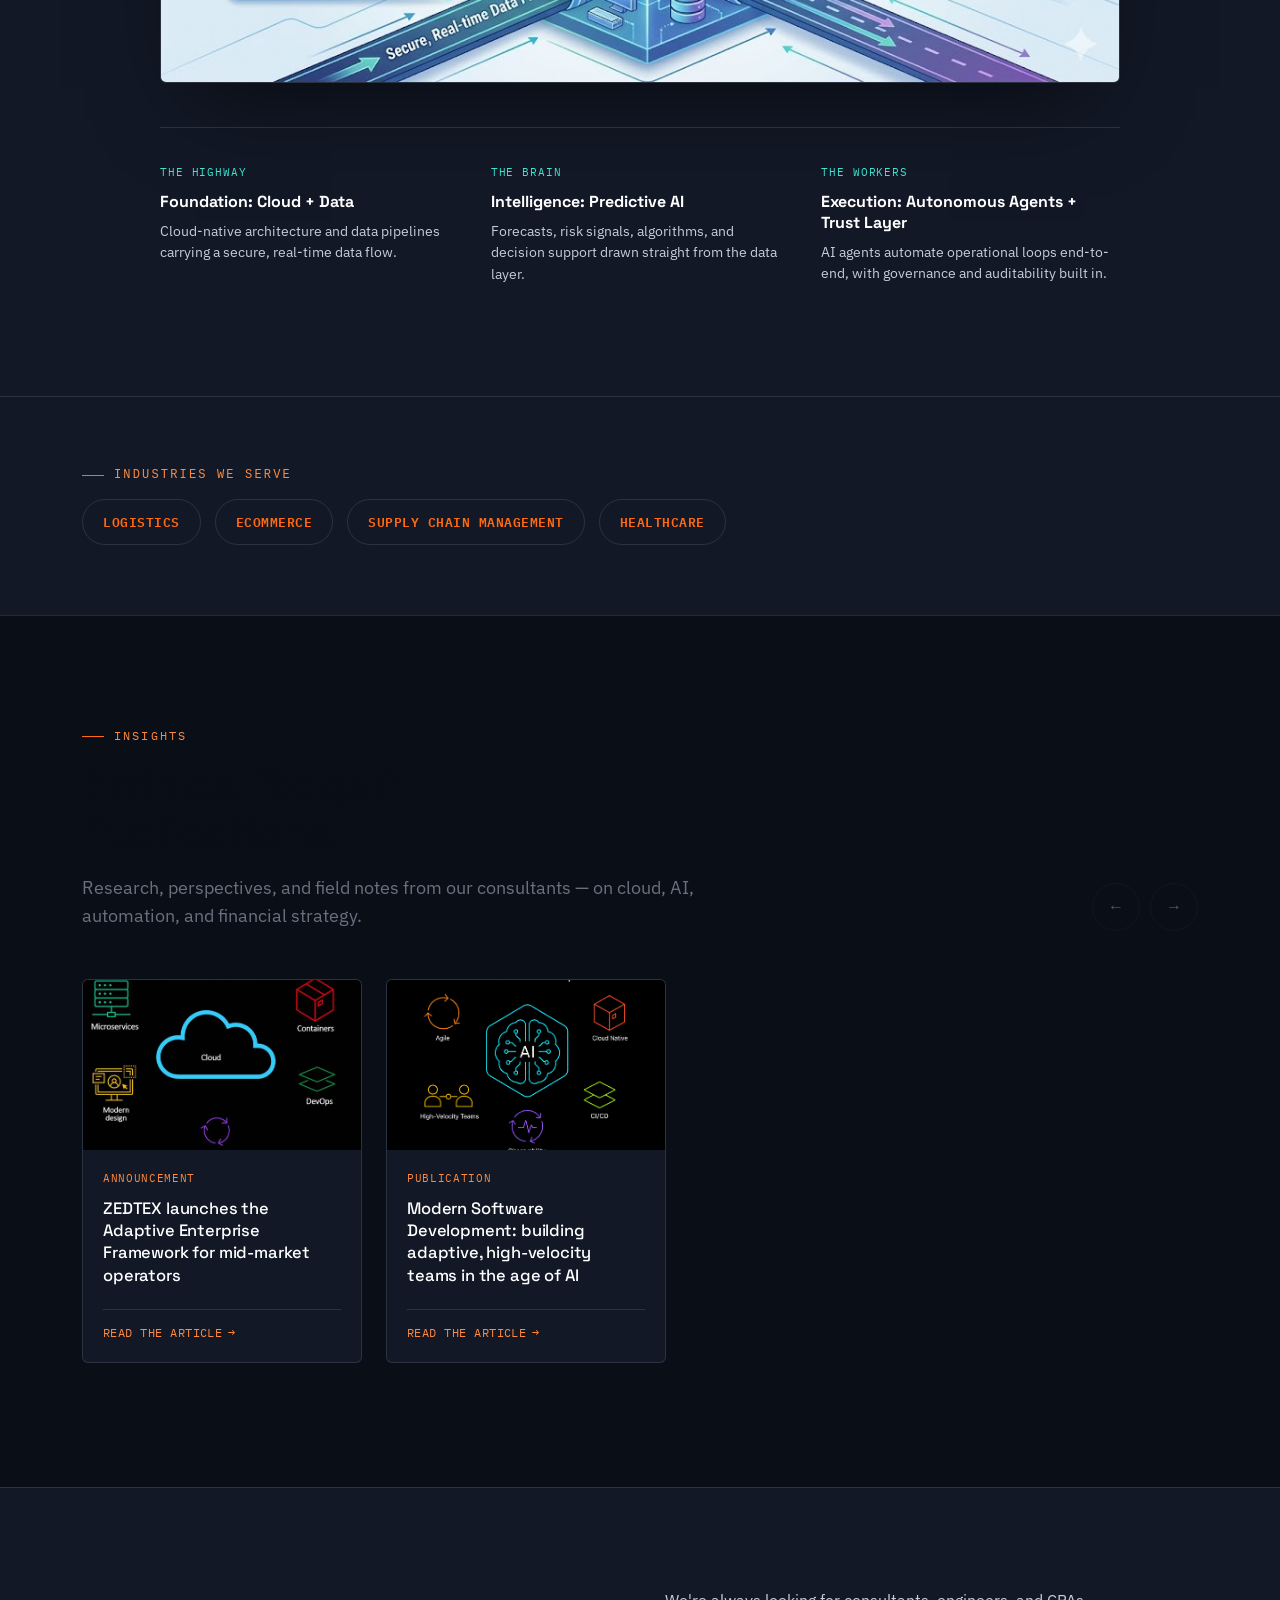
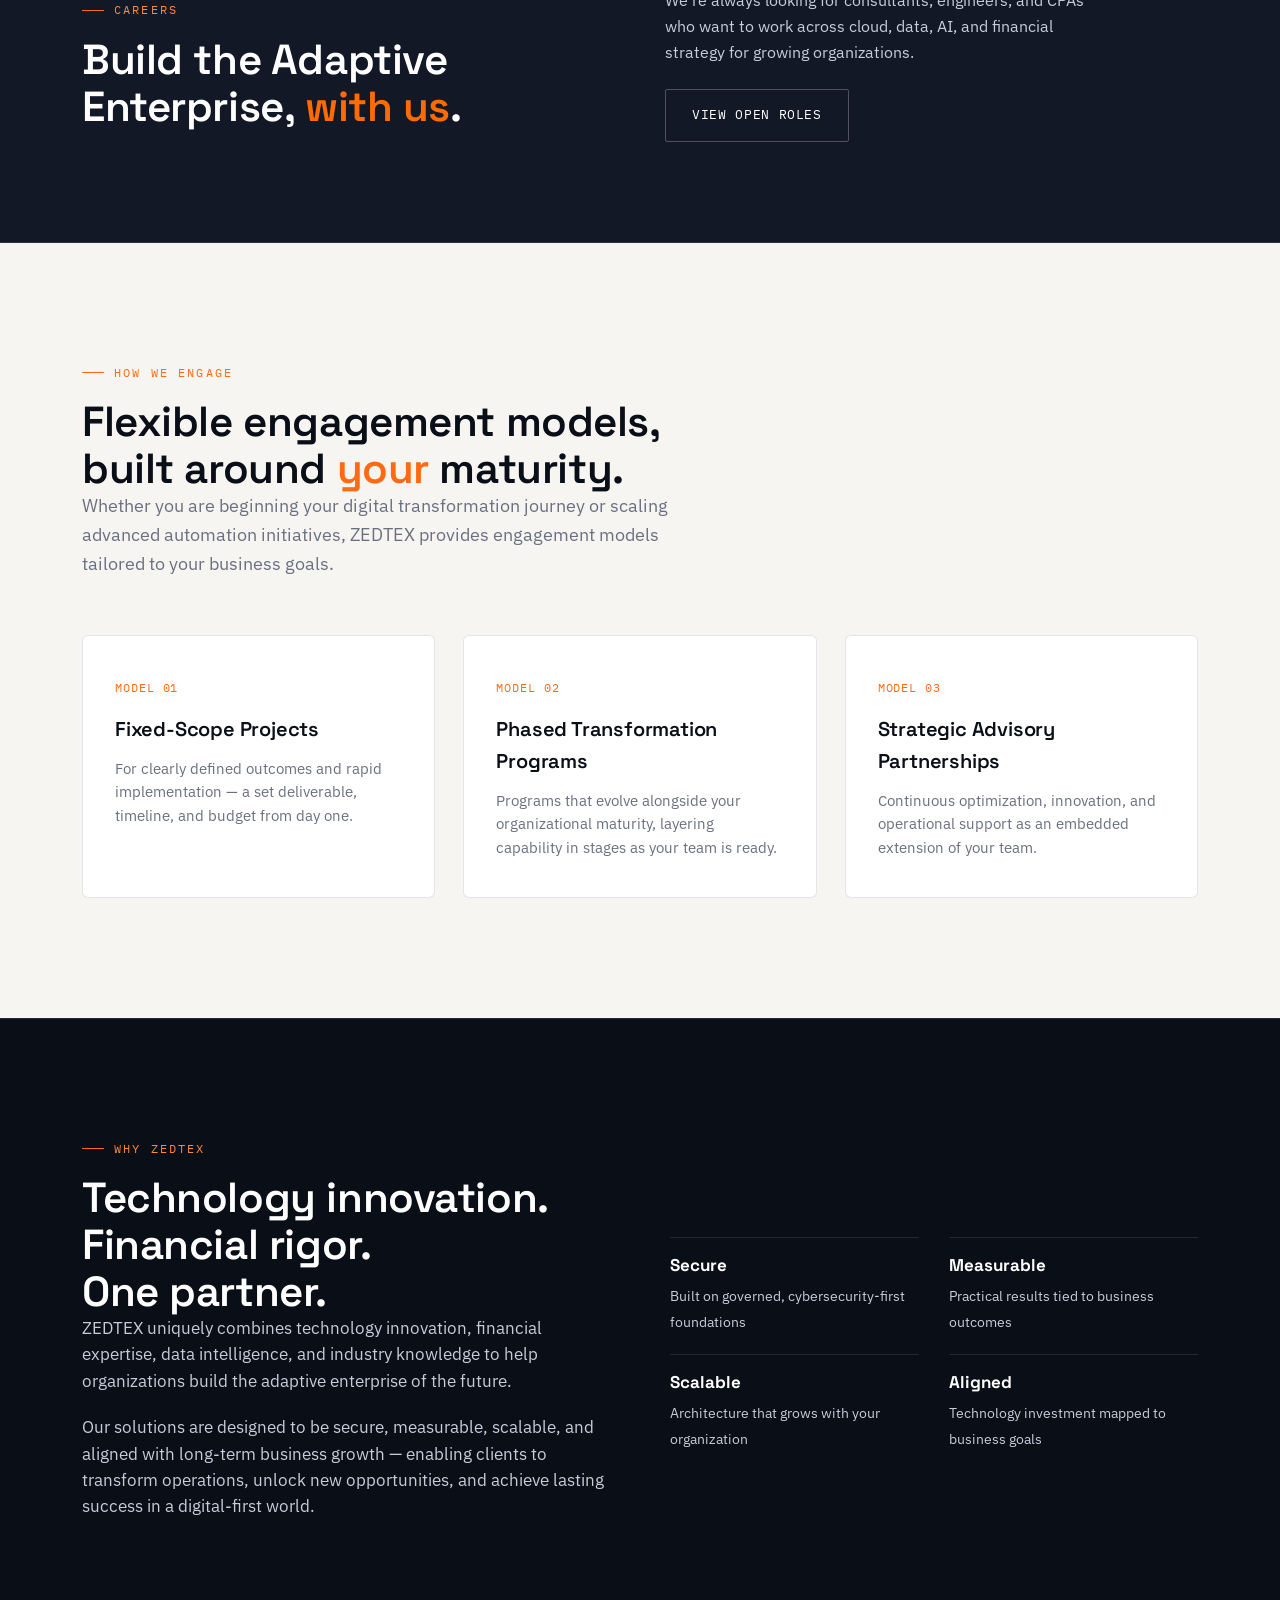
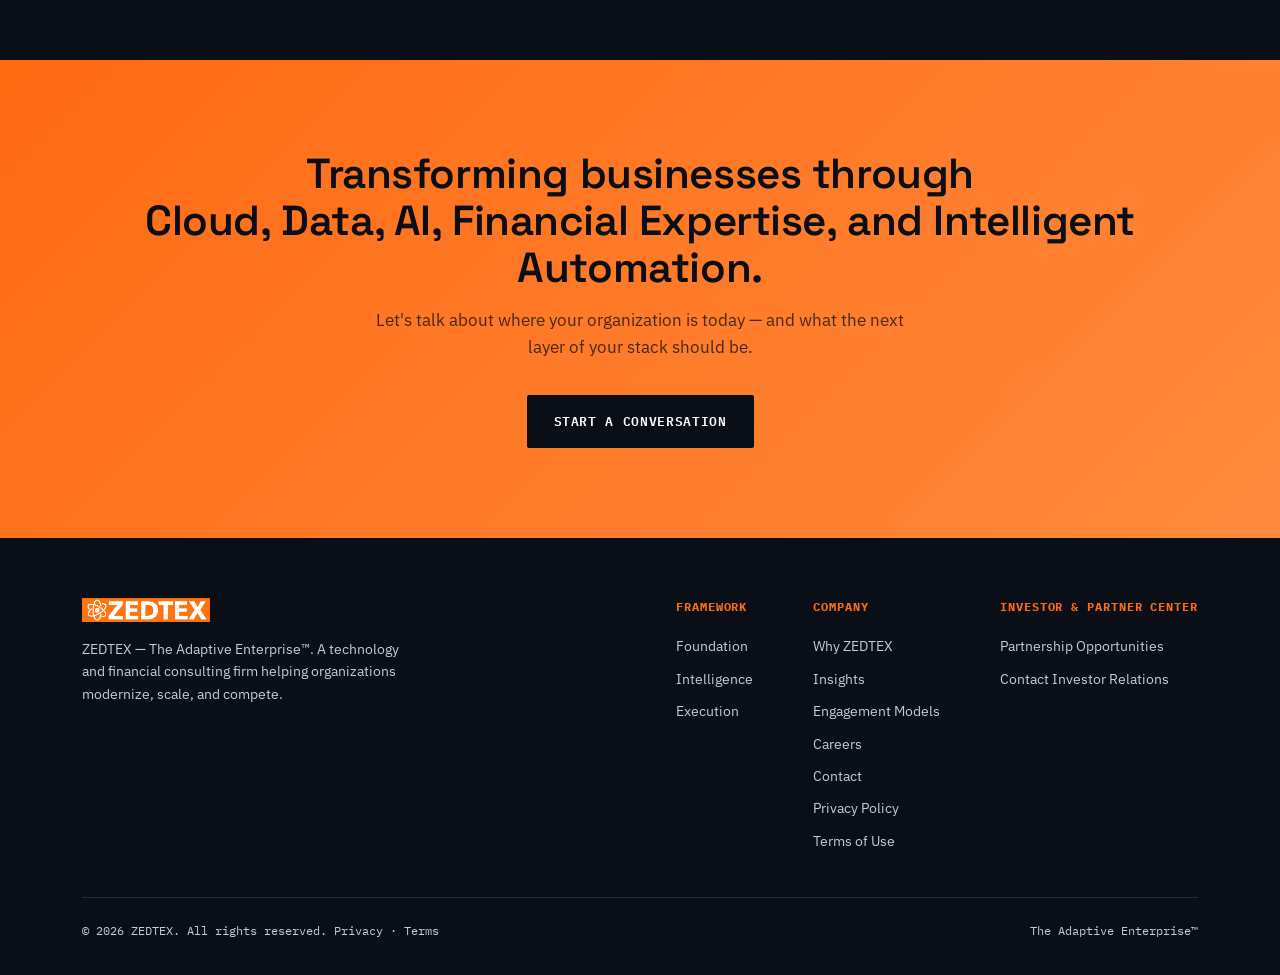
==== commit 2cda5cd5: "fix the duplicate carrier posting" ====
--- a/index.html
+++ b/index.html
@@ -306,82 +306,6 @@
         <a href="open-positions.html" class="btn btn-ghost">View Open Roles</a>
       </div>
     </div>
-
-    <div class="jobs-list careers-jobs reveal">
-      <article class="job-card">
-        <div class="job-head">
-          <div>
-            <h3 class="job-title">Senior Software Engineer</h3>
-            <div class="job-meta">
-              <span>Full-Time</span>
-              <span>5+ Years Experience</span>
-            </div>
-          </div>
-          <a class="job-apply" href="mailto:career@zedtex.us?subject=Application%20for%20Senior%20Software%20Engineer&body=Hi%20ZEDTEX%20team%2C%0D%0A%0D%0AI%27d%20like%20to%20apply%20for%20the%20Senior%20Software%20Engineer%20role.%0D%0A%0D%0AName%3A%20%0D%0APhone%3A%20%0D%0ALinkedIn%2FPortfolio%3A%20%0D%0A%0D%0APlease%20find%20my%20resume%20attached.%0D%0A%0D%0AThanks%2C">Apply Now</a>
-        </div>
-        <p>We are seeking a highly skilled Senior Software Engineer with at least 5+ years of experience to join our dynamic software development team. This role requires a versatile, adaptable professional who embraces the entire software development lifecycle — from initial design to deployment and maintenance — and who excels in system design and performance optimization within an Agile environment.</p>
-        <button class="job-toggle" aria-expanded="false">View responsibilities <span class="chev" aria-hidden="true">▾</span></button>
-        <ul class="job-responsibilities">
-          <li>Design and implement scalable, high-performance software systems according to business and technical requirements.</li>
-          <li>Participate actively in sprint planning sessions, ensuring accurate estimation and timely delivery of user stories and tasks.</li>
-          <li>Conduct rigorous code reviews to maintain code quality, security, and adherence to established best practices.</li>
-          <li>Optimize software performance through profiling, analysis, and refactoring to improve responsiveness and efficiency.</li>
-          <li>Promote and uphold Agile methodologies, encouraging continuous integration and continuous deployment practices.</li>
-          <li>Stay current with emerging technologies and industry trends to evaluate and integrate relevant tools and approaches.</li>
-          <li>Identify and resolve technical challenges proactively, ensuring minimal disruption to project timelines.</li>
-          <li>Document system designs, architecture decisions, and coding standards to facilitate team communication and onboarding.</li>
-        </ul>
-      </article>
-
-      <article class="job-card">
-        <div class="job-head">
-          <div>
-            <h3 class="job-title">Software Engineer</h3>
-            <div class="job-meta">
-              <span>Full-Time</span>
-            </div>
-          </div>
-          <a class="job-apply" href="mailto:career@zedtex.us?subject=Application%20for%20Software%20Engineer&body=Hi%20ZEDTEX%20team%2C%0D%0A%0D%0AI%27d%20like%20to%20apply%20for%20the%20Software%20Engineer%20role.%0D%0A%0D%0AName%3A%20%0D%0APhone%3A%20%0D%0ALinkedIn%2FPortfolio%3A%20%0D%0A%0D%0APlease%20find%20my%20resume%20attached.%0D%0A%0D%0AThanks%2C">Apply Now</a>
-        </div>
-        <p>ZEDTEX is seeking a dedicated Software Engineer to contribute to the design, development, testing, and maintenance of high-quality software solutions. This role emphasizes development best practices — Agile methodology, test-driven development, and code review — and is a strong fit for a proactive, collaborative engineer who wants to grow across the full software development lifecycle.</p>
-        <button class="job-toggle" aria-expanded="false">View responsibilities <span class="chev" aria-hidden="true">▾</span></button>
-        <ul class="job-responsibilities">
-          <li>Develop, test, and maintain reliable repositories following the full development lifecycle.</li>
-          <li>Implement test-driven development practices to ensure code quality and reduce defects.</li>
-          <li>Participate in code reviews to uphold coding standards, identify issues, and share knowledge with peers.</li>
-          <li>Collaborate with product managers, designers, and other engineers to deliver features according to requirements.</li>
-          <li>Apply Agile methodology principles by actively engaging in sprint planning, daily stand-ups, and retrospectives.</li>
-          <li>Document software design, code changes, and processes to maintain clear technical records.</li>
-          <li>Adhere to company policies, security standards, and quality assurance processes throughout the development cycle.</li>
-        </ul>
-      </article>
-
-      <article class="job-card">
-        <div class="job-head">
-          <div>
-            <h3 class="job-title">Outreach Executive</h3>
-            <div class="job-meta">
-              <span>Remote</span>
-              <span>Night Shift (US CST)</span>
-              <span>Entry-Level</span>
-            </div>
-          </div>
-          <a class="job-apply" href="mailto:career@zedtex.us?subject=Application%20for%20Outreach%20Executive&body=Hi%20ZEDTEX%20team%2C%0D%0A%0D%0AI%27d%20like%20to%20apply%20for%20the%20Outreach%20Executive%20role.%0D%0A%0D%0AName%3A%20%0D%0APhone%3A%20%0D%0ALinkedIn%2FPortfolio%3A%20%0D%0A%0D%0APlease%20find%20my%20resume%20attached.%0D%0A%0D%0AThanks%2C">Apply Now</a>
-        </div>
-        <p>ZEDTEX is seeking energetic, motivated fresh graduates to join as Remote Outreach Executives. In this role, you'll proactively connect with US-based businesses, build strong relationships, and guide them through onboarding — a great launchpad for a career in international sales. The role runs night shifts aligned with US Central Standard Time, and pairs a fixed communication stipend with milestone-based compensation and uncapped commission.</p>
-        <button class="job-toggle" aria-expanded="false">View responsibilities <span class="chev" aria-hidden="true">▾</span></button>
-        <ul class="job-responsibilities">
-          <li>Initiate outbound calls and messages to US-based businesses to generate new business leads.</li>
-          <li>Build authentic relationships with prospective clients by understanding their needs and offering tailored onboarding assistance.</li>
-          <li>Guide interested businesses through all stages of the onboarding process to ensure a smooth, positive experience.</li>
-          <li>Maintain organized, accurate records of all lead interactions, managing the pipeline from initial contact through final sign-up in the CRM.</li>
-          <li>Coordinate outreach activities during night shifts to align with US Central Standard Time and maximize engagement.</li>
-          <li>Utilize CRM tools, including HubSpot, to track progress, update contact information, and monitor lead status.</li>
-          <li>Collaborate with internal teams to provide feedback on customer needs and improve engagement and onboarding workflows.</li>
-          <li>Participate in training sessions to stay knowledgeable about the US market and enhance sales technique.</li>
-        </ul>
-      </article>
-    </div>
   </div>
 </section>
 
